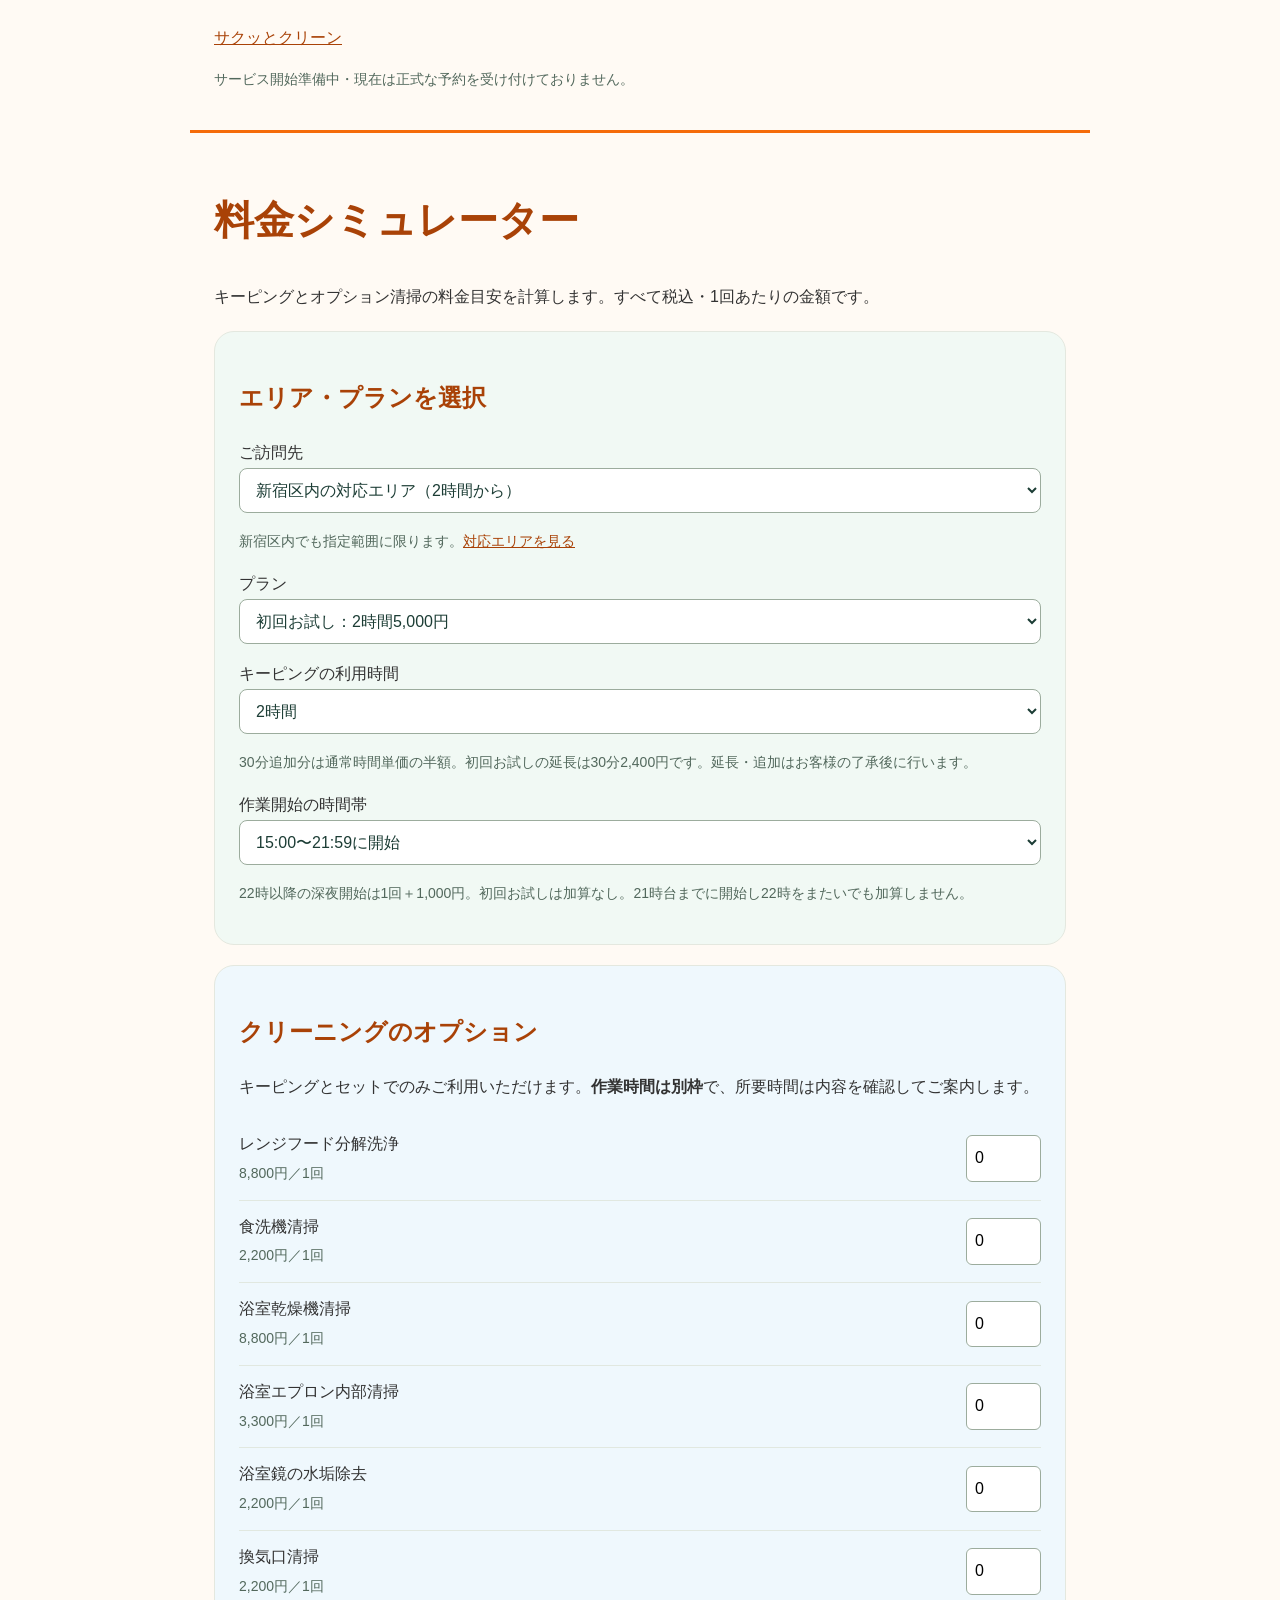
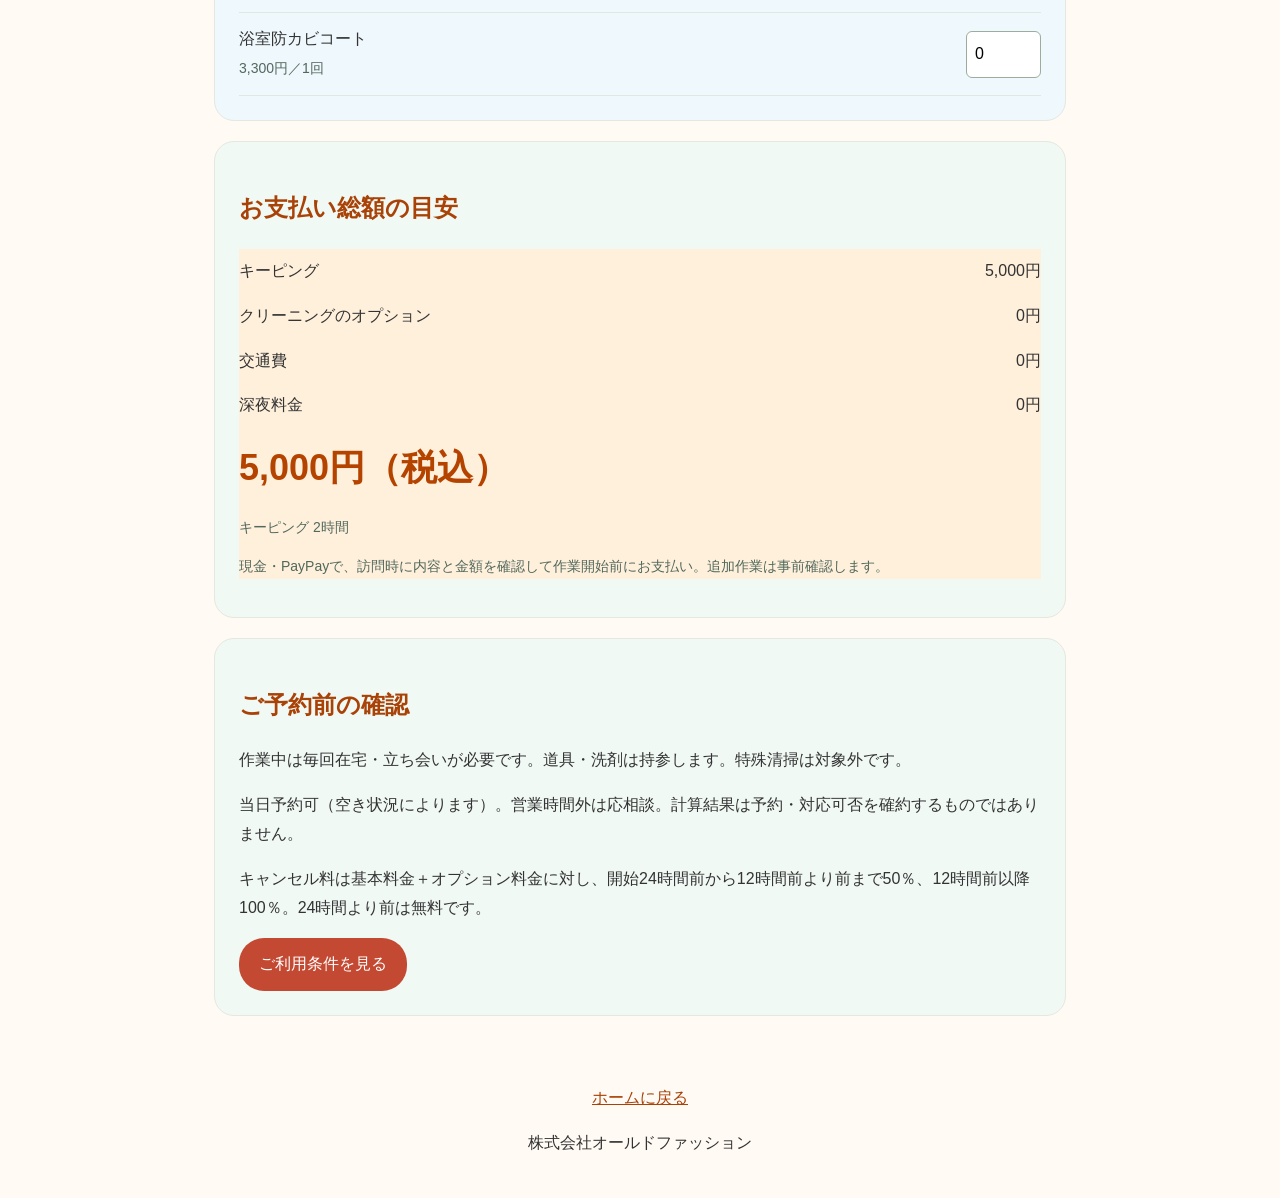
==== estimate.html @ e5c1b298 "Align estimate page with warm orange website palette" ====
<!doctype html><html lang="ja"><head><meta charset="utf-8"><meta name="viewport" content="width=device-width,initial-scale=1"><title>料金シミュレーター｜サクッとクリーン</title><style>body{margin:0;background:#f4f7f3;color:#1c3d35;font:16px/1.8 sans-serif}*{box-sizing:border-box}header,main{max-width:900px;margin:auto;padding:24px}a{color:#28654e}h1{font-size:clamp(26px,5vw,40px)}.panel{background:white;padding:24px;border:1px solid #d8e2d8;border-radius:16px;margin:20px 0}label{display:block;margin:16px 0}select{display:block;width:100%;font:inherit;padding:12px;border:1px solid #9cac9d;border-radius:8px;background:white;color:#1c3d35}input[type=number]{font:inherit;width:75px;padding:8px;border:1px solid #9cac9d;border-radius:6px}.option{display:flex;align-items:center;justify-content:space-between;gap:12px;border-bottom:1px solid #e1e8e0;padding:12px 0}.option label{margin:0}.small{font-size:14px;color:#52685c}.total{font-size:36px;font-weight:bold;margin:8px 0}dl{margin:0}dl div{display:flex;justify-content:space-between;gap:12px;padding:8px 0}dd{margin:0}.warning{color:#8b3d1c}footer{padding:24px;text-align:center}a.button{display:inline-block;background:#397d67;color:white;padding:12px 20px;border-radius:8px;text-decoration:none}@media(max-width:500px){main,header{padding:16px}.panel{padding:18px}}body{background:#fffaf7}.panel{border-radius:20px;border-color:#e4e8df}.panel:nth-of-type(1){background:#f1f9f4}.total{color:#a83c28}a.button{background:#c44932;border-radius:25px}header{border-bottom:1px solid #eee}#calculator>.panel:nth-child(2){background:#eff8fd}select:focus,input:focus{outline:3px solid #ebad83;outline-offset:2px}body{color:#333!important;background:#fffaf4!important}h1,h2{color:#a94207!important}a{color:#a94207}header{border-bottom:3px solid #f56b09!important}button,.btn{background:#c84b00!important}#result{border-color:#f0ba88!important;background:#fff0dc!important}#total{color:#b54300!important}</style></head><body><header><a href="index.html">サクッとクリーン</a><p class="small">サービス開始準備中・現在は正式な予約を受け付けておりません。</p></header><main><h1>料金シミュレーター</h1><p>キーピングとオプション清掃の料金目安を計算します。すべて税込・1回あたりの金額です。</p><form id="calculator"><div class="panel"><h2>エリア・プランを選択</h2><label for="area">ご訪問先<select id="area"><option value="other">新宿区内の対応エリア（2時間から）</option><option value="center">歌舞伎町周辺（1時間対象か住所確認が必要）</option><option value="outside">新宿区外</option><option value="unknown">対応範囲が分からない</option></select></label><p class="small">新宿区内でも指定範囲に限ります。<a href="index.html#area">対応エリアを見る</a></p><label for="plan">プラン<select id="plan"><option value="trial">初回お試し：2時間5,000円</option><option value="single">単発：1時間4,800円</option><option value="monthly">定期・月2回：1時間4,620円</option><option value="weekly">定期・週1回以上：1時間4,290円</option></select></label><label for="hours">キーピングの利用時間<select id="hours"></select></label><p class="small">30分追加分は通常時間単価の半額。初回お試しの延長は30分2,400円です。延長・追加はお客様の了承後に行います。</p><label for="start">作業開始の時間帯<select id="start"><option value="day">15:00〜21:59に開始</option><option value="night">22:00〜翌2:59に開始</option><option value="consult">営業時間外に開始（応相談）</option></select></label><p class="small">22時以降の深夜開始は1回＋1,000円。初回お試しは加算なし。21時台までに開始し22時をまたいでも加算しません。</p></div><div class="panel"><h2>クリーニングのオプション</h2><p>キーピングとセットでのみご利用いただけます。<strong>作業時間は別枠</strong>で、所要時間は内容を確認してご案内します。</p><div class="option"><label for="opt0">レンジフード分解洗浄<br><span class="small">8,800円／1回</span></label><input id="opt0" class="opt" type="number" min="0" max="10" step="1" value="0" data-price="8800" aria-label="レンジフード分解洗浄の数量"></div><div class="option"><label for="opt1">食洗機清掃<br><span class="small">2,200円／1回</span></label><input id="opt1" class="opt" type="number" min="0" max="10" step="1" value="0" data-price="2200" aria-label="食洗機清掃の数量"></div><div class="option"><label for="opt2">浴室乾燥機清掃<br><span class="small">8,800円／1回</span></label><input id="opt2" class="opt" type="number" min="0" max="10" step="1" value="0" data-price="8800" aria-label="浴室乾燥機清掃の数量"></div><div class="option"><label for="opt3">浴室エプロン内部清掃<br><span class="small">3,300円／1回</span></label><input id="opt3" class="opt" type="number" min="0" max="10" step="1" value="0" data-price="3300" aria-label="浴室エプロン内部清掃の数量"></div><div class="option"><label for="opt4">浴室鏡の水垢除去<br><span class="small">2,200円／1回</span></label><input id="opt4" class="opt" type="number" min="0" max="10" step="1" value="0" data-price="2200" aria-label="浴室鏡の水垢除去の数量"></div><div class="option"><label for="opt5">換気口清掃<br><span class="small">2,200円／1回</span></label><input id="opt5" class="opt" type="number" min="0" max="10" step="1" value="0" data-price="2200" aria-label="換気口清掃の数量"></div><div class="option"><label for="opt6">浴室防カビコート<br><span class="small">3,300円／1回</span></label><input id="opt6" class="opt" type="number" min="0" max="10" step="1" value="0" data-price="3300" aria-label="浴室防カビコートの数量"></div></div></form><section class="panel" aria-live="polite" aria-atomic="true"><h2>お支払い総額の目安</h2><p id="message"></p><div id="result"><dl id="breakdown"></dl><p class="total" id="total"></p><p class="small" id="duration"></p><p class="small">現金・PayPayで、訪問時に内容と金額を確認して作業開始前にお支払い。追加作業は事前確認します。</p></div></section><div class="panel"><h2>ご予約前の確認</h2><p>作業中は毎回在宅・立ち会いが必要です。道具・洗剤は持参します。特殊清掃は対象外です。</p><p>当日予約可（空き状況によります）。営業時間外は応相談。計算結果は予約・対応可否を確約するものではありません。</p><p>キャンセル料は基本料金＋オプション料金に対し、開始24時間前から12時間前より前まで50％、12時間前以降100％。24時間より前は無料です。</p><a class="button" href="index.html#terms">ご利用条件を見る</a></div><noscript>料金計算にはJavaScriptを有効にしてください。料金表はトップページで確認できます。</noscript></main><footer><a href="index.html">ホームに戻る</a><p>株式会社オールドファッション</p></footer><script>function quote(plan,hours,night,options){const rates={trial:4800,single:4800,monthly:4620,weekly:4290};const base=plan==='trial'?5000+Math.max(0,hours-2)*4800:hours*rates[plan];const travel=plan==='single'?1100:0;const late=night&&plan!=='trial'?1000:0;return {base,travel,late,options,total:base+travel+late+options};}
const el=id=>document.getElementById(id),money=n=>n.toLocaleString('ja-JP')+'円';
function setHours(){const old=Number(el('hours').value)||2;const min=el('plan').value==='trial'?2:el('area').value==='center'?1:2;el('hours').innerHTML='';for(let h=min;h<=6;h+=.5){const o=document.createElement('option');o.value=h;o.textContent=h+'時間';el('hours').append(o)}el('hours').value=Math.max(min,old)}
function render(){const area=el('area').value,start=el('start').value;let message='';if(area==='outside')message='新宿区外は対応しておりません。';else if(area==='unknown')message='町名・丁目・番地で対応範囲をご確認ください。';else if(start==='consult')message='営業時間外は応相談です。開始時間と料金を個別に確認してご案内します。';const inputs=[...document.querySelectorAll('.opt')];if(inputs.some(i=>!i.validity.valid||i.value===''))message='オプション数量は0〜10の整数で入力してください。';el('message').textContent=message;el('result').hidden=Boolean(message);if(message)return;const hours=Number(el('hours').value);const options=inputs.reduce((n,i)=>n+Number(i.value)*Number(i.dataset.price),0);const r=quote(el('plan').value,hours,start==='night',options);el('breakdown').innerHTML=[['キーピング',r.base],['クリーニングのオプション',r.options],['交通費',r.travel],['深夜料金',r.late]].map(([k,v])=>'<div><dt>'+k+'</dt><dd>'+money(v)+'</dd></div>').join('');el('total').textContent=money(r.total)+'（税込）';el('duration').textContent='キーピング '+hours+'時間'+(options?' ＋ オプション作業（別枠・所要時間は確認後にご案内）':'')+(area==='center'?'。1時間プランの対象住所は予約前に確認します。':'');}
el('plan').addEventListener('change',()=>{setHours();render()});el('area').addEventListener('change',()=>{setHours();render()});el('calculator').addEventListener('input',render);el('calculator').addEventListener('change',render);el('calculator').addEventListener('submit',e=>e.preventDefault());setHours();render();
</script></body></html>
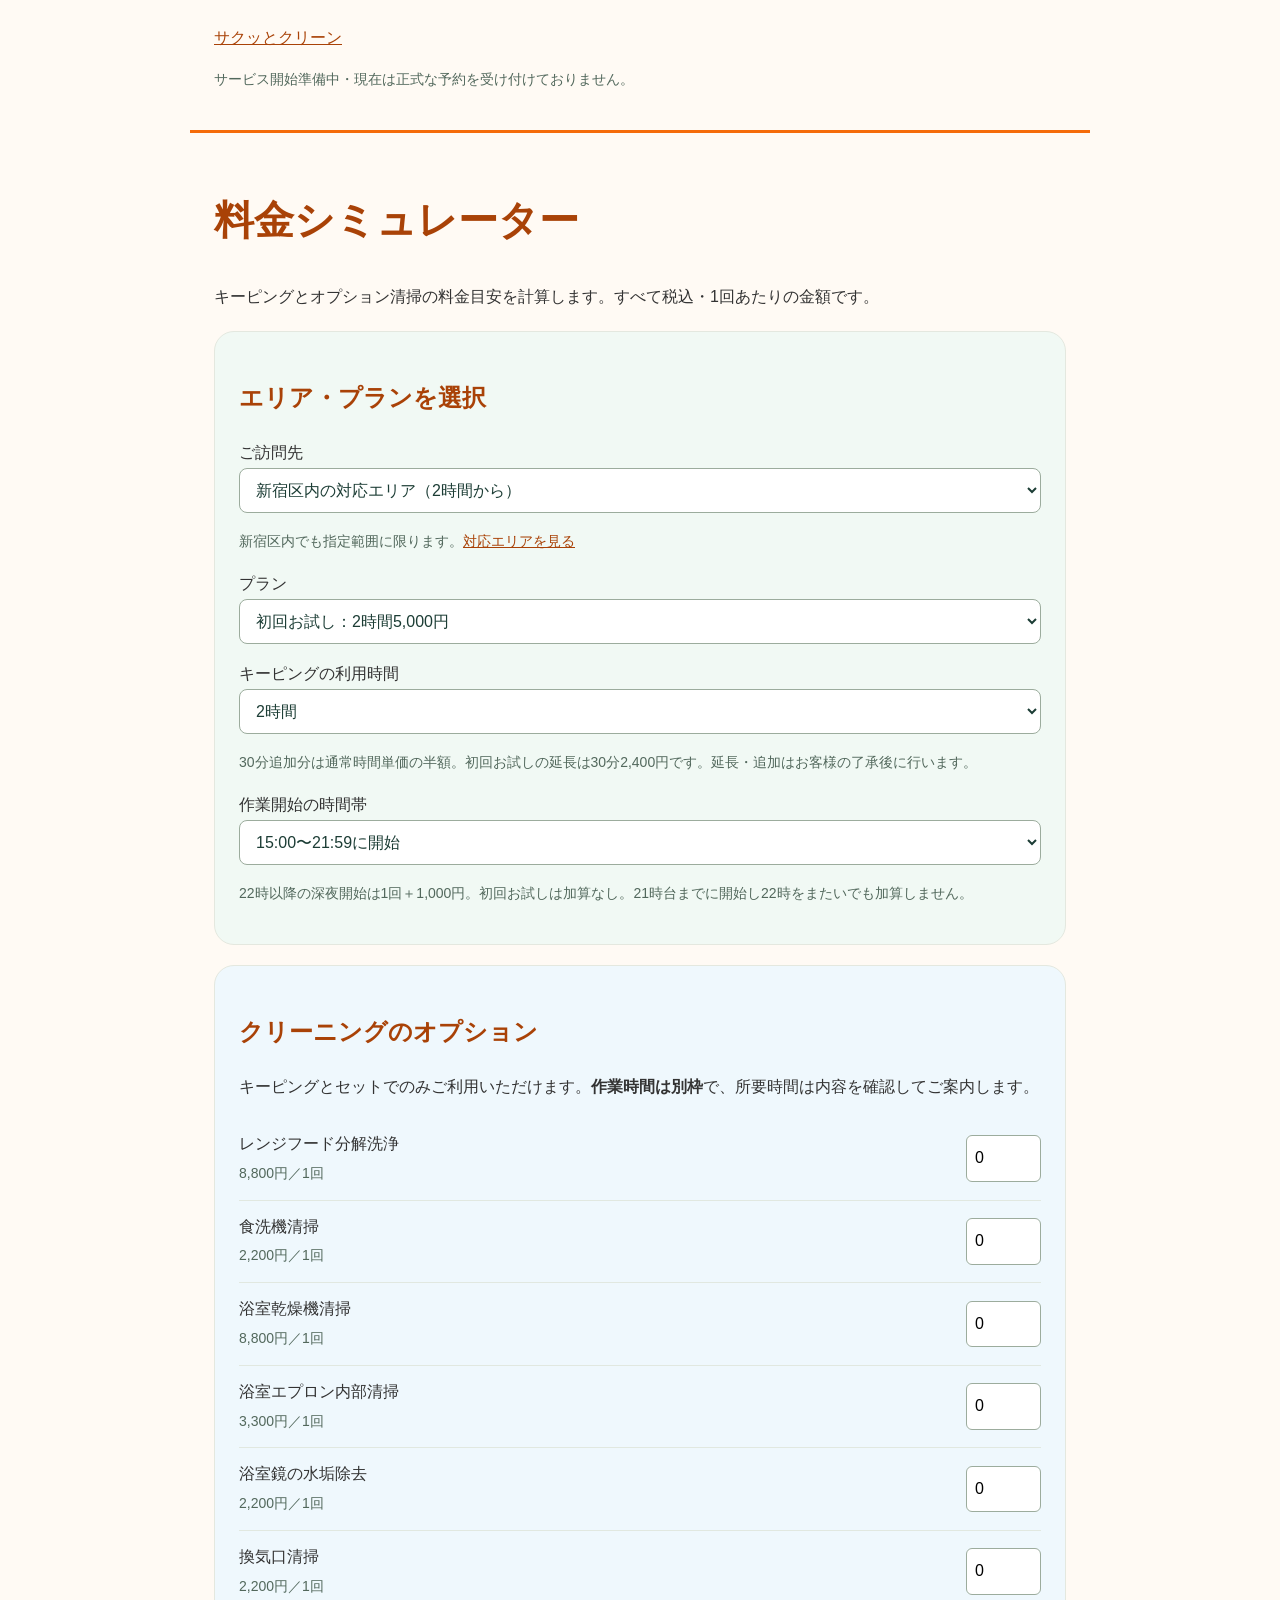
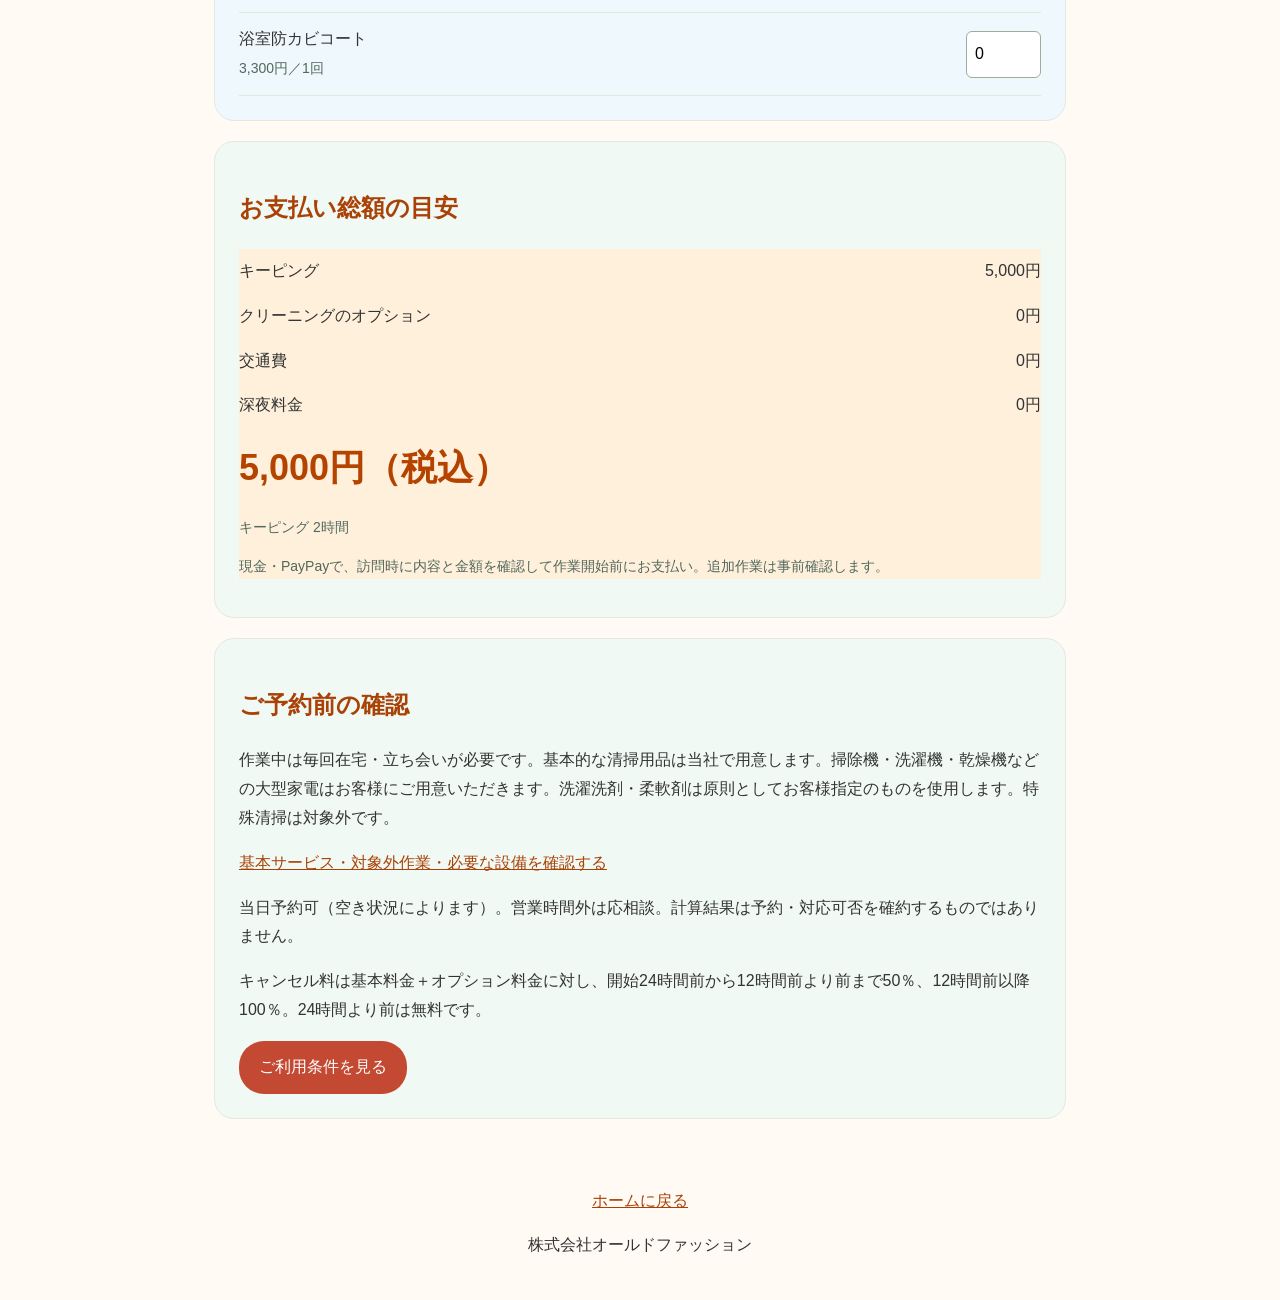
==== commit dffbbe5c: "Align estimator equipment guidance with service scope" ====
--- a/estimate.html
+++ b/estimate.html
@@ -1,4 +1,4 @@
-<!doctype html><html lang="ja"><head><meta charset="utf-8"><meta name="viewport" content="width=device-width,initial-scale=1"><title>料金シミュレーター｜サクッとクリーン</title><style>body{margin:0;background:#f4f7f3;color:#1c3d35;font:16px/1.8 sans-serif}*{box-sizing:border-box}header,main{max-width:900px;margin:auto;padding:24px}a{color:#28654e}h1{font-size:clamp(26px,5vw,40px)}.panel{background:white;padding:24px;border:1px solid #d8e2d8;border-radius:16px;margin:20px 0}label{display:block;margin:16px 0}select{display:block;width:100%;font:inherit;padding:12px;border:1px solid #9cac9d;border-radius:8px;background:white;color:#1c3d35}input[type=number]{font:inherit;width:75px;padding:8px;border:1px solid #9cac9d;border-radius:6px}.option{display:flex;align-items:center;justify-content:space-between;gap:12px;border-bottom:1px solid #e1e8e0;padding:12px 0}.option label{margin:0}.small{font-size:14px;color:#52685c}.total{font-size:36px;font-weight:bold;margin:8px 0}dl{margin:0}dl div{display:flex;justify-content:space-between;gap:12px;padding:8px 0}dd{margin:0}.warning{color:#8b3d1c}footer{padding:24px;text-align:center}a.button{display:inline-block;background:#397d67;color:white;padding:12px 20px;border-radius:8px;text-decoration:none}@media(max-width:500px){main,header{padding:16px}.panel{padding:18px}}body{background:#fffaf7}.panel{border-radius:20px;border-color:#e4e8df}.panel:nth-of-type(1){background:#f1f9f4}.total{color:#a83c28}a.button{background:#c44932;border-radius:25px}header{border-bottom:1px solid #eee}#calculator>.panel:nth-child(2){background:#eff8fd}select:focus,input:focus{outline:3px solid #ebad83;outline-offset:2px}body{color:#333!important;background:#fffaf4!important}h1,h2{color:#a94207!important}a{color:#a94207}header{border-bottom:3px solid #f56b09!important}button,.btn{background:#c84b00!important}#result{border-color:#f0ba88!important;background:#fff0dc!important}#total{color:#b54300!important}</style></head><body><header><a href="index.html">サクッとクリーン</a><p class="small">サービス開始準備中・現在は正式な予約を受け付けておりません。</p></header><main><h1>料金シミュレーター</h1><p>キーピングとオプション清掃の料金目安を計算します。すべて税込・1回あたりの金額です。</p><form id="calculator"><div class="panel"><h2>エリア・プランを選択</h2><label for="area">ご訪問先<select id="area"><option value="other">新宿区内の対応エリア（2時間から）</option><option value="center">歌舞伎町周辺（1時間対象か住所確認が必要）</option><option value="outside">新宿区外</option><option value="unknown">対応範囲が分からない</option></select></label><p class="small">新宿区内でも指定範囲に限ります。<a href="index.html#area">対応エリアを見る</a></p><label for="plan">プラン<select id="plan"><option value="trial">初回お試し：2時間5,000円</option><option value="single">単発：1時間4,800円</option><option value="monthly">定期・月2回：1時間4,620円</option><option value="weekly">定期・週1回以上：1時間4,290円</option></select></label><label for="hours">キーピングの利用時間<select id="hours"></select></label><p class="small">30分追加分は通常時間単価の半額。初回お試しの延長は30分2,400円です。延長・追加はお客様の了承後に行います。</p><label for="start">作業開始の時間帯<select id="start"><option value="day">15:00〜21:59に開始</option><option value="night">22:00〜翌2:59に開始</option><option value="consult">営業時間外に開始（応相談）</option></select></label><p class="small">22時以降の深夜開始は1回＋1,000円。初回お試しは加算なし。21時台までに開始し22時をまたいでも加算しません。</p></div><div class="panel"><h2>クリーニングのオプション</h2><p>キーピングとセットでのみご利用いただけます。<strong>作業時間は別枠</strong>で、所要時間は内容を確認してご案内します。</p><div class="option"><label for="opt0">レンジフード分解洗浄<br><span class="small">8,800円／1回</span></label><input id="opt0" class="opt" type="number" min="0" max="10" step="1" value="0" data-price="8800" aria-label="レンジフード分解洗浄の数量"></div><div class="option"><label for="opt1">食洗機清掃<br><span class="small">2,200円／1回</span></label><input id="opt1" class="opt" type="number" min="0" max="10" step="1" value="0" data-price="2200" aria-label="食洗機清掃の数量"></div><div class="option"><label for="opt2">浴室乾燥機清掃<br><span class="small">8,800円／1回</span></label><input id="opt2" class="opt" type="number" min="0" max="10" step="1" value="0" data-price="8800" aria-label="浴室乾燥機清掃の数量"></div><div class="option"><label for="opt3">浴室エプロン内部清掃<br><span class="small">3,300円／1回</span></label><input id="opt3" class="opt" type="number" min="0" max="10" step="1" value="0" data-price="3300" aria-label="浴室エプロン内部清掃の数量"></div><div class="option"><label for="opt4">浴室鏡の水垢除去<br><span class="small">2,200円／1回</span></label><input id="opt4" class="opt" type="number" min="0" max="10" step="1" value="0" data-price="2200" aria-label="浴室鏡の水垢除去の数量"></div><div class="option"><label for="opt5">換気口清掃<br><span class="small">2,200円／1回</span></label><input id="opt5" class="opt" type="number" min="0" max="10" step="1" value="0" data-price="2200" aria-label="換気口清掃の数量"></div><div class="option"><label for="opt6">浴室防カビコート<br><span class="small">3,300円／1回</span></label><input id="opt6" class="opt" type="number" min="0" max="10" step="1" value="0" data-price="3300" aria-label="浴室防カビコートの数量"></div></div></form><section class="panel" aria-live="polite" aria-atomic="true"><h2>お支払い総額の目安</h2><p id="message"></p><div id="result"><dl id="breakdown"></dl><p class="total" id="total"></p><p class="small" id="duration"></p><p class="small">現金・PayPayで、訪問時に内容と金額を確認して作業開始前にお支払い。追加作業は事前確認します。</p></div></section><div class="panel"><h2>ご予約前の確認</h2><p>作業中は毎回在宅・立ち会いが必要です。道具・洗剤は持参します。特殊清掃は対象外です。</p><p>当日予約可（空き状況によります）。営業時間外は応相談。計算結果は予約・対応可否を確約するものではありません。</p><p>キャンセル料は基本料金＋オプション料金に対し、開始24時間前から12時間前より前まで50％、12時間前以降100％。24時間より前は無料です。</p><a class="button" href="index.html#terms">ご利用条件を見る</a></div><noscript>料金計算にはJavaScriptを有効にしてください。料金表はトップページで確認できます。</noscript></main><footer><a href="index.html">ホームに戻る</a><p>株式会社オールドファッション</p></footer><script>function quote(plan,hours,night,options){const rates={trial:4800,single:4800,monthly:4620,weekly:4290};const base=plan==='trial'?5000+Math.max(0,hours-2)*4800:hours*rates[plan];const travel=plan==='single'?1100:0;const late=night&&plan!=='trial'?1000:0;return {base,travel,late,options,total:base+travel+late+options};}
+<!doctype html><html lang="ja"><head><meta charset="utf-8"><meta name="viewport" content="width=device-width,initial-scale=1"><title>料金シミュレーター｜サクッとクリーン</title><style>body{margin:0;background:#f4f7f3;color:#1c3d35;font:16px/1.8 sans-serif}*{box-sizing:border-box}header,main{max-width:900px;margin:auto;padding:24px}a{color:#28654e}h1{font-size:clamp(26px,5vw,40px)}.panel{background:white;padding:24px;border:1px solid #d8e2d8;border-radius:16px;margin:20px 0}label{display:block;margin:16px 0}select{display:block;width:100%;font:inherit;padding:12px;border:1px solid #9cac9d;border-radius:8px;background:white;color:#1c3d35}input[type=number]{font:inherit;width:75px;padding:8px;border:1px solid #9cac9d;border-radius:6px}.option{display:flex;align-items:center;justify-content:space-between;gap:12px;border-bottom:1px solid #e1e8e0;padding:12px 0}.option label{margin:0}.small{font-size:14px;color:#52685c}.total{font-size:36px;font-weight:bold;margin:8px 0}dl{margin:0}dl div{display:flex;justify-content:space-between;gap:12px;padding:8px 0}dd{margin:0}.warning{color:#8b3d1c}footer{padding:24px;text-align:center}a.button{display:inline-block;background:#397d67;color:white;padding:12px 20px;border-radius:8px;text-decoration:none}@media(max-width:500px){main,header{padding:16px}.panel{padding:18px}}body{background:#fffaf7}.panel{border-radius:20px;border-color:#e4e8df}.panel:nth-of-type(1){background:#f1f9f4}.total{color:#a83c28}a.button{background:#c44932;border-radius:25px}header{border-bottom:1px solid #eee}#calculator>.panel:nth-child(2){background:#eff8fd}select:focus,input:focus{outline:3px solid #ebad83;outline-offset:2px}body{color:#333!important;background:#fffaf4!important}h1,h2{color:#a94207!important}a{color:#a94207}header{border-bottom:3px solid #f56b09!important}button,.btn{background:#c84b00!important}#result{border-color:#f0ba88!important;background:#fff0dc!important}#total{color:#b54300!important}</style></head><body><header><a href="index.html">サクッとクリーン</a><p class="small">サービス開始準備中・現在は正式な予約を受け付けておりません。</p></header><main><h1>料金シミュレーター</h1><p>キーピングとオプション清掃の料金目安を計算します。すべて税込・1回あたりの金額です。</p><form id="calculator"><div class="panel"><h2>エリア・プランを選択</h2><label for="area">ご訪問先<select id="area"><option value="other">新宿区内の対応エリア（2時間から）</option><option value="center">歌舞伎町周辺（1時間対象か住所確認が必要）</option><option value="outside">新宿区外</option><option value="unknown">対応範囲が分からない</option></select></label><p class="small">新宿区内でも指定範囲に限ります。<a href="index.html#area">対応エリアを見る</a></p><label for="plan">プラン<select id="plan"><option value="trial">初回お試し：2時間5,000円</option><option value="single">単発：1時間4,800円</option><option value="monthly">定期・月2回：1時間4,620円</option><option value="weekly">定期・週1回以上：1時間4,290円</option></select></label><label for="hours">キーピングの利用時間<select id="hours"></select></label><p class="small">30分追加分は通常時間単価の半額。初回お試しの延長は30分2,400円です。延長・追加はお客様の了承後に行います。</p><label for="start">作業開始の時間帯<select id="start"><option value="day">15:00〜21:59に開始</option><option value="night">22:00〜翌2:59に開始</option><option value="consult">営業時間外に開始（応相談）</option></select></label><p class="small">22時以降の深夜開始は1回＋1,000円。初回お試しは加算なし。21時台までに開始し22時をまたいでも加算しません。</p></div><div class="panel"><h2>クリーニングのオプション</h2><p>キーピングとセットでのみご利用いただけます。<strong>作業時間は別枠</strong>で、所要時間は内容を確認してご案内します。</p><div class="option"><label for="opt0">レンジフード分解洗浄<br><span class="small">8,800円／1回</span></label><input id="opt0" class="opt" type="number" min="0" max="10" step="1" value="0" data-price="8800" aria-label="レンジフード分解洗浄の数量"></div><div class="option"><label for="opt1">食洗機清掃<br><span class="small">2,200円／1回</span></label><input id="opt1" class="opt" type="number" min="0" max="10" step="1" value="0" data-price="2200" aria-label="食洗機清掃の数量"></div><div class="option"><label for="opt2">浴室乾燥機清掃<br><span class="small">8,800円／1回</span></label><input id="opt2" class="opt" type="number" min="0" max="10" step="1" value="0" data-price="8800" aria-label="浴室乾燥機清掃の数量"></div><div class="option"><label for="opt3">浴室エプロン内部清掃<br><span class="small">3,300円／1回</span></label><input id="opt3" class="opt" type="number" min="0" max="10" step="1" value="0" data-price="3300" aria-label="浴室エプロン内部清掃の数量"></div><div class="option"><label for="opt4">浴室鏡の水垢除去<br><span class="small">2,200円／1回</span></label><input id="opt4" class="opt" type="number" min="0" max="10" step="1" value="0" data-price="2200" aria-label="浴室鏡の水垢除去の数量"></div><div class="option"><label for="opt5">換気口清掃<br><span class="small">2,200円／1回</span></label><input id="opt5" class="opt" type="number" min="0" max="10" step="1" value="0" data-price="2200" aria-label="換気口清掃の数量"></div><div class="option"><label for="opt6">浴室防カビコート<br><span class="small">3,300円／1回</span></label><input id="opt6" class="opt" type="number" min="0" max="10" step="1" value="0" data-price="3300" aria-label="浴室防カビコートの数量"></div></div></form><section class="panel" aria-live="polite" aria-atomic="true"><h2>お支払い総額の目安</h2><p id="message"></p><div id="result"><dl id="breakdown"></dl><p class="total" id="total"></p><p class="small" id="duration"></p><p class="small">現金・PayPayで、訪問時に内容と金額を確認して作業開始前にお支払い。追加作業は事前確認します。</p></div></section><div class="panel"><h2>ご予約前の確認</h2><p>作業中は毎回在宅・立ち会いが必要です。基本的な清掃用品は当社で用意します。掃除機・洗濯機・乾燥機などの大型家電はお客様にご用意いただきます。洗濯洗剤・柔軟剤は原則としてお客様指定のものを使用します。特殊清掃は対象外です。</p><p><a href="index.html#service-scope">基本サービス・対象外作業・必要な設備を確認する</a></p><p>当日予約可（空き状況によります）。営業時間外は応相談。計算結果は予約・対応可否を確約するものではありません。</p><p>キャンセル料は基本料金＋オプション料金に対し、開始24時間前から12時間前より前まで50％、12時間前以降100％。24時間より前は無料です。</p><a class="button" href="index.html#terms">ご利用条件を見る</a></div><noscript>料金計算にはJavaScriptを有効にしてください。料金表はトップページで確認できます。</noscript></main><footer><a href="index.html">ホームに戻る</a><p>株式会社オールドファッション</p></footer><script>function quote(plan,hours,night,options){const rates={trial:4800,single:4800,monthly:4620,weekly:4290};const base=plan==='trial'?5000+Math.max(0,hours-2)*4800:hours*rates[plan];const travel=plan==='single'?1100:0;const late=night&&plan!=='trial'?1000:0;return {base,travel,late,options,total:base+travel+late+options};}
 const el=id=>document.getElementById(id),money=n=>n.toLocaleString('ja-JP')+'円';
 function setHours(){const old=Number(el('hours').value)||2;const min=el('plan').value==='trial'?2:el('area').value==='center'?1:2;el('hours').innerHTML='';for(let h=min;h<=6;h+=.5){const o=document.createElement('option');o.value=h;o.textContent=h+'時間';el('hours').append(o)}el('hours').value=Math.max(min,old)}
 function render(){const area=el('area').value,start=el('start').value;let message='';if(area==='outside')message='新宿区外は対応しておりません。';else if(area==='unknown')message='町名・丁目・番地で対応範囲をご確認ください。';else if(start==='consult')message='営業時間外は応相談です。開始時間と料金を個別に確認してご案内します。';const inputs=[...document.querySelectorAll('.opt')];if(inputs.some(i=>!i.validity.valid||i.value===''))message='オプション数量は0〜10の整数で入力してください。';el('message').textContent=message;el('result').hidden=Boolean(message);if(message)return;const hours=Number(el('hours').value);const options=inputs.reduce((n,i)=>n+Number(i.value)*Number(i.dataset.price),0);const r=quote(el('plan').value,hours,start==='night',options);el('breakdown').innerHTML=[['キーピング',r.base],['クリーニングのオプション',r.options],['交通費',r.travel],['深夜料金',r.late]].map(([k,v])=>'<div><dt>'+k+'</dt><dd>'+money(v)+'</dd></div>').join('');el('total').textContent=money(r.total)+'（税込）';el('duration').textContent='キーピング '+hours+'時間'+(options?' ＋ オプション作業（別枠・所要時間は確認後にご案内）':'')+(area==='center'?'。1時間プランの対象住所は予約前に確認します。':'');}
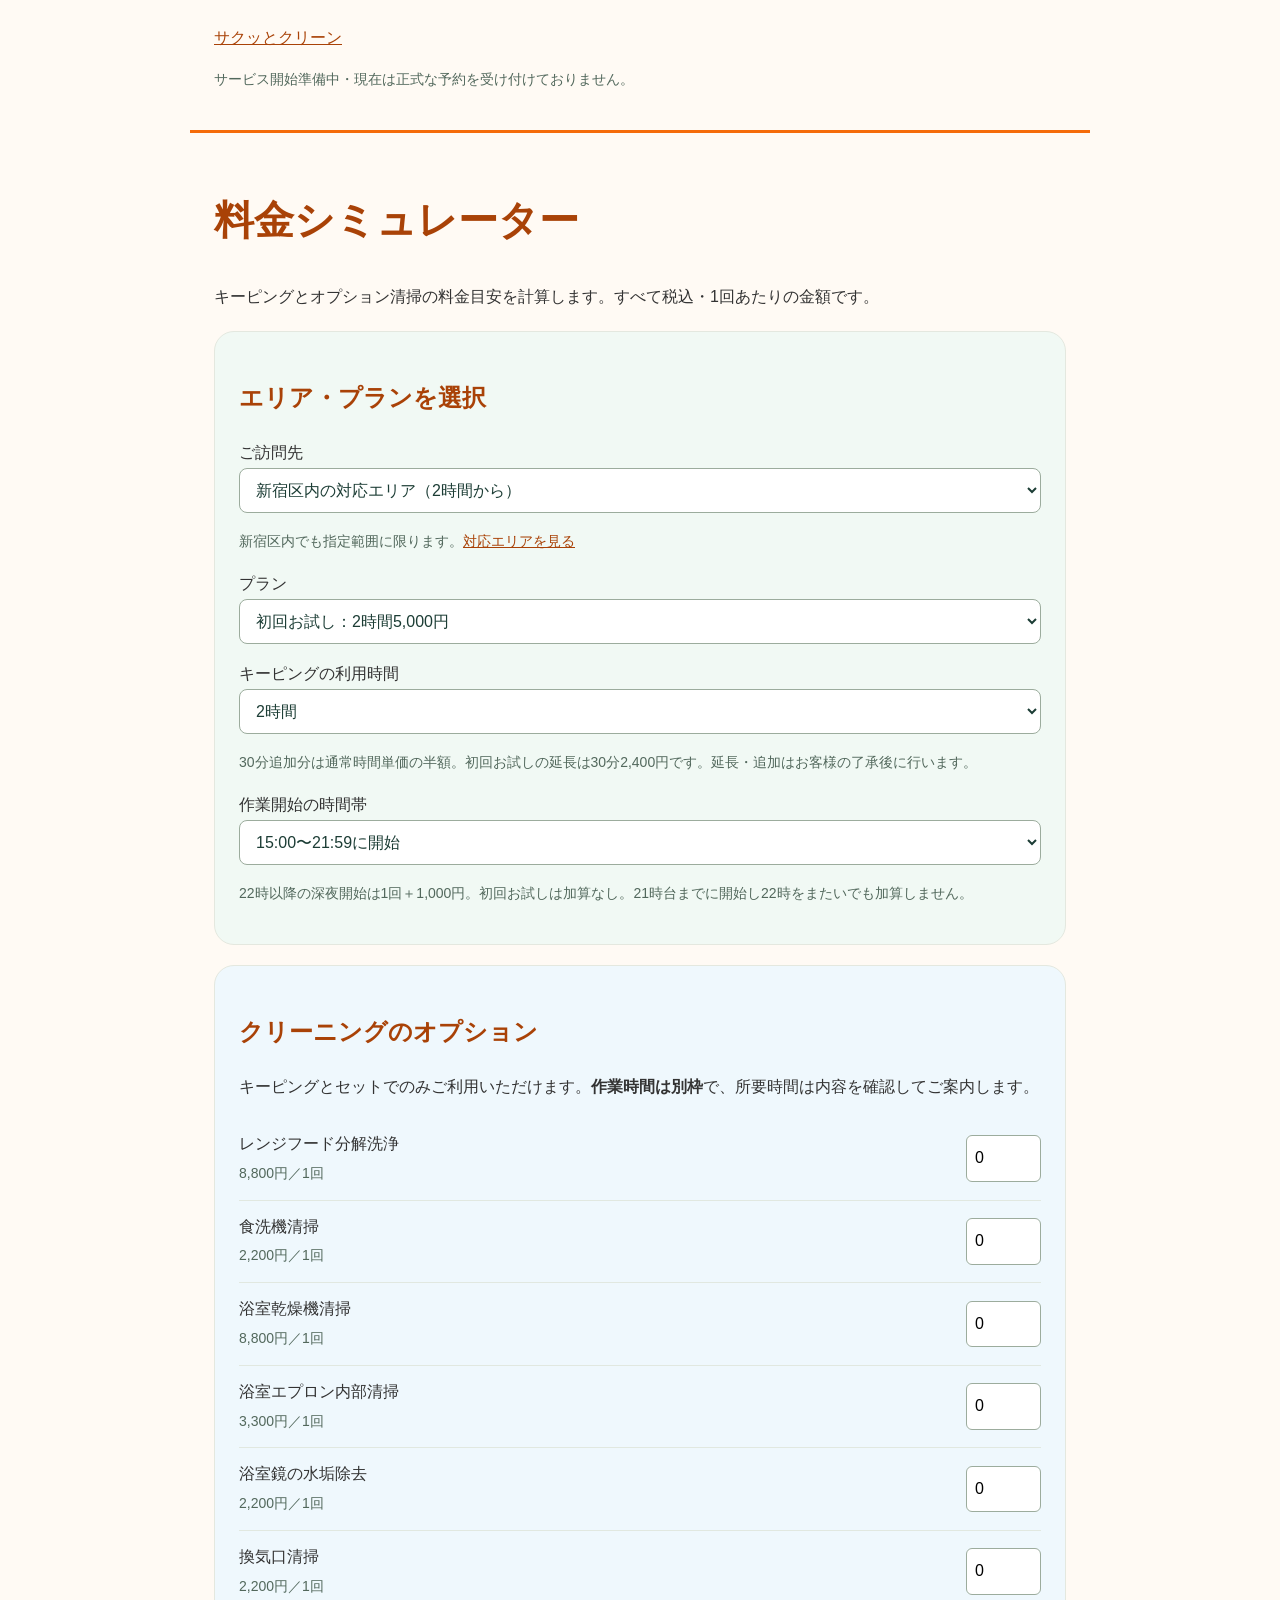
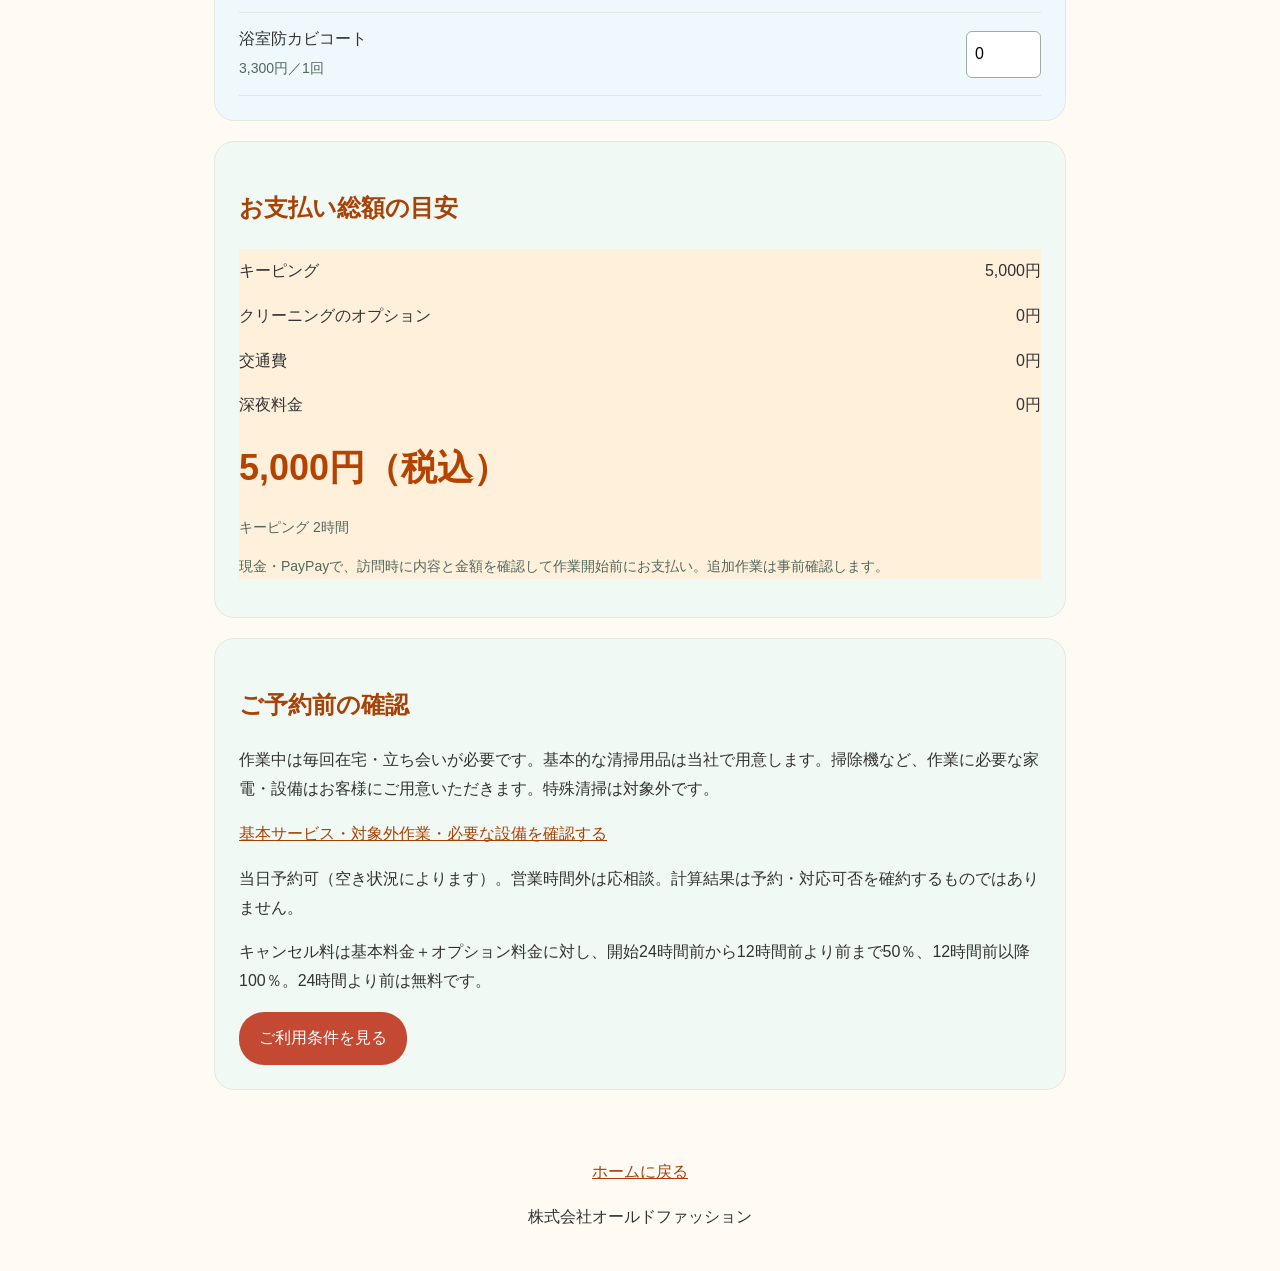
==== commit 5628ede1: "Remove laundry, dishwashing, tidying and bedmaking from service scope" ====
--- a/estimate.html
+++ b/estimate.html
@@ -1,4 +1,4 @@
-<!doctype html><html lang="ja"><head><meta charset="utf-8"><meta name="viewport" content="width=device-width,initial-scale=1"><title>料金シミュレーター｜サクッとクリーン</title><style>body{margin:0;background:#f4f7f3;color:#1c3d35;font:16px/1.8 sans-serif}*{box-sizing:border-box}header,main{max-width:900px;margin:auto;padding:24px}a{color:#28654e}h1{font-size:clamp(26px,5vw,40px)}.panel{background:white;padding:24px;border:1px solid #d8e2d8;border-radius:16px;margin:20px 0}label{display:block;margin:16px 0}select{display:block;width:100%;font:inherit;padding:12px;border:1px solid #9cac9d;border-radius:8px;background:white;color:#1c3d35}input[type=number]{font:inherit;width:75px;padding:8px;border:1px solid #9cac9d;border-radius:6px}.option{display:flex;align-items:center;justify-content:space-between;gap:12px;border-bottom:1px solid #e1e8e0;padding:12px 0}.option label{margin:0}.small{font-size:14px;color:#52685c}.total{font-size:36px;font-weight:bold;margin:8px 0}dl{margin:0}dl div{display:flex;justify-content:space-between;gap:12px;padding:8px 0}dd{margin:0}.warning{color:#8b3d1c}footer{padding:24px;text-align:center}a.button{display:inline-block;background:#397d67;color:white;padding:12px 20px;border-radius:8px;text-decoration:none}@media(max-width:500px){main,header{padding:16px}.panel{padding:18px}}body{background:#fffaf7}.panel{border-radius:20px;border-color:#e4e8df}.panel:nth-of-type(1){background:#f1f9f4}.total{color:#a83c28}a.button{background:#c44932;border-radius:25px}header{border-bottom:1px solid #eee}#calculator>.panel:nth-child(2){background:#eff8fd}select:focus,input:focus{outline:3px solid #ebad83;outline-offset:2px}body{color:#333!important;background:#fffaf4!important}h1,h2{color:#a94207!important}a{color:#a94207}header{border-bottom:3px solid #f56b09!important}button,.btn{background:#c84b00!important}#result{border-color:#f0ba88!important;background:#fff0dc!important}#total{color:#b54300!important}</style></head><body><header><a href="index.html">サクッとクリーン</a><p class="small">サービス開始準備中・現在は正式な予約を受け付けておりません。</p></header><main><h1>料金シミュレーター</h1><p>キーピングとオプション清掃の料金目安を計算します。すべて税込・1回あたりの金額です。</p><form id="calculator"><div class="panel"><h2>エリア・プランを選択</h2><label for="area">ご訪問先<select id="area"><option value="other">新宿区内の対応エリア（2時間から）</option><option value="center">歌舞伎町周辺（1時間対象か住所確認が必要）</option><option value="outside">新宿区外</option><option value="unknown">対応範囲が分からない</option></select></label><p class="small">新宿区内でも指定範囲に限ります。<a href="index.html#area">対応エリアを見る</a></p><label for="plan">プラン<select id="plan"><option value="trial">初回お試し：2時間5,000円</option><option value="single">単発：1時間4,800円</option><option value="monthly">定期・月2回：1時間4,620円</option><option value="weekly">定期・週1回以上：1時間4,290円</option></select></label><label for="hours">キーピングの利用時間<select id="hours"></select></label><p class="small">30分追加分は通常時間単価の半額。初回お試しの延長は30分2,400円です。延長・追加はお客様の了承後に行います。</p><label for="start">作業開始の時間帯<select id="start"><option value="day">15:00〜21:59に開始</option><option value="night">22:00〜翌2:59に開始</option><option value="consult">営業時間外に開始（応相談）</option></select></label><p class="small">22時以降の深夜開始は1回＋1,000円。初回お試しは加算なし。21時台までに開始し22時をまたいでも加算しません。</p></div><div class="panel"><h2>クリーニングのオプション</h2><p>キーピングとセットでのみご利用いただけます。<strong>作業時間は別枠</strong>で、所要時間は内容を確認してご案内します。</p><div class="option"><label for="opt0">レンジフード分解洗浄<br><span class="small">8,800円／1回</span></label><input id="opt0" class="opt" type="number" min="0" max="10" step="1" value="0" data-price="8800" aria-label="レンジフード分解洗浄の数量"></div><div class="option"><label for="opt1">食洗機清掃<br><span class="small">2,200円／1回</span></label><input id="opt1" class="opt" type="number" min="0" max="10" step="1" value="0" data-price="2200" aria-label="食洗機清掃の数量"></div><div class="option"><label for="opt2">浴室乾燥機清掃<br><span class="small">8,800円／1回</span></label><input id="opt2" class="opt" type="number" min="0" max="10" step="1" value="0" data-price="8800" aria-label="浴室乾燥機清掃の数量"></div><div class="option"><label for="opt3">浴室エプロン内部清掃<br><span class="small">3,300円／1回</span></label><input id="opt3" class="opt" type="number" min="0" max="10" step="1" value="0" data-price="3300" aria-label="浴室エプロン内部清掃の数量"></div><div class="option"><label for="opt4">浴室鏡の水垢除去<br><span class="small">2,200円／1回</span></label><input id="opt4" class="opt" type="number" min="0" max="10" step="1" value="0" data-price="2200" aria-label="浴室鏡の水垢除去の数量"></div><div class="option"><label for="opt5">換気口清掃<br><span class="small">2,200円／1回</span></label><input id="opt5" class="opt" type="number" min="0" max="10" step="1" value="0" data-price="2200" aria-label="換気口清掃の数量"></div><div class="option"><label for="opt6">浴室防カビコート<br><span class="small">3,300円／1回</span></label><input id="opt6" class="opt" type="number" min="0" max="10" step="1" value="0" data-price="3300" aria-label="浴室防カビコートの数量"></div></div></form><section class="panel" aria-live="polite" aria-atomic="true"><h2>お支払い総額の目安</h2><p id="message"></p><div id="result"><dl id="breakdown"></dl><p class="total" id="total"></p><p class="small" id="duration"></p><p class="small">現金・PayPayで、訪問時に内容と金額を確認して作業開始前にお支払い。追加作業は事前確認します。</p></div></section><div class="panel"><h2>ご予約前の確認</h2><p>作業中は毎回在宅・立ち会いが必要です。基本的な清掃用品は当社で用意します。掃除機・洗濯機・乾燥機などの大型家電はお客様にご用意いただきます。洗濯洗剤・柔軟剤は原則としてお客様指定のものを使用します。特殊清掃は対象外です。</p><p><a href="index.html#service-scope">基本サービス・対象外作業・必要な設備を確認する</a></p><p>当日予約可（空き状況によります）。営業時間外は応相談。計算結果は予約・対応可否を確約するものではありません。</p><p>キャンセル料は基本料金＋オプション料金に対し、開始24時間前から12時間前より前まで50％、12時間前以降100％。24時間より前は無料です。</p><a class="button" href="index.html#terms">ご利用条件を見る</a></div><noscript>料金計算にはJavaScriptを有効にしてください。料金表はトップページで確認できます。</noscript></main><footer><a href="index.html">ホームに戻る</a><p>株式会社オールドファッション</p></footer><script>function quote(plan,hours,night,options){const rates={trial:4800,single:4800,monthly:4620,weekly:4290};const base=plan==='trial'?5000+Math.max(0,hours-2)*4800:hours*rates[plan];const travel=plan==='single'?1100:0;const late=night&&plan!=='trial'?1000:0;return {base,travel,late,options,total:base+travel+late+options};}
+<!doctype html><html lang="ja"><head><meta charset="utf-8"><meta name="viewport" content="width=device-width,initial-scale=1"><title>料金シミュレーター｜サクッとクリーン</title><style>body{margin:0;background:#f4f7f3;color:#1c3d35;font:16px/1.8 sans-serif}*{box-sizing:border-box}header,main{max-width:900px;margin:auto;padding:24px}a{color:#28654e}h1{font-size:clamp(26px,5vw,40px)}.panel{background:white;padding:24px;border:1px solid #d8e2d8;border-radius:16px;margin:20px 0}label{display:block;margin:16px 0}select{display:block;width:100%;font:inherit;padding:12px;border:1px solid #9cac9d;border-radius:8px;background:white;color:#1c3d35}input[type=number]{font:inherit;width:75px;padding:8px;border:1px solid #9cac9d;border-radius:6px}.option{display:flex;align-items:center;justify-content:space-between;gap:12px;border-bottom:1px solid #e1e8e0;padding:12px 0}.option label{margin:0}.small{font-size:14px;color:#52685c}.total{font-size:36px;font-weight:bold;margin:8px 0}dl{margin:0}dl div{display:flex;justify-content:space-between;gap:12px;padding:8px 0}dd{margin:0}.warning{color:#8b3d1c}footer{padding:24px;text-align:center}a.button{display:inline-block;background:#397d67;color:white;padding:12px 20px;border-radius:8px;text-decoration:none}@media(max-width:500px){main,header{padding:16px}.panel{padding:18px}}body{background:#fffaf7}.panel{border-radius:20px;border-color:#e4e8df}.panel:nth-of-type(1){background:#f1f9f4}.total{color:#a83c28}a.button{background:#c44932;border-radius:25px}header{border-bottom:1px solid #eee}#calculator>.panel:nth-child(2){background:#eff8fd}select:focus,input:focus{outline:3px solid #ebad83;outline-offset:2px}body{color:#333!important;background:#fffaf4!important}h1,h2{color:#a94207!important}a{color:#a94207}header{border-bottom:3px solid #f56b09!important}button,.btn{background:#c84b00!important}#result{border-color:#f0ba88!important;background:#fff0dc!important}#total{color:#b54300!important}</style></head><body><header><a href="index.html">サクッとクリーン</a><p class="small">サービス開始準備中・現在は正式な予約を受け付けておりません。</p></header><main><h1>料金シミュレーター</h1><p>キーピングとオプション清掃の料金目安を計算します。すべて税込・1回あたりの金額です。</p><form id="calculator"><div class="panel"><h2>エリア・プランを選択</h2><label for="area">ご訪問先<select id="area"><option value="other">新宿区内の対応エリア（2時間から）</option><option value="center">歌舞伎町周辺（1時間対象か住所確認が必要）</option><option value="outside">新宿区外</option><option value="unknown">対応範囲が分からない</option></select></label><p class="small">新宿区内でも指定範囲に限ります。<a href="index.html#area">対応エリアを見る</a></p><label for="plan">プラン<select id="plan"><option value="trial">初回お試し：2時間5,000円</option><option value="single">単発：1時間4,800円</option><option value="monthly">定期・月2回：1時間4,620円</option><option value="weekly">定期・週1回以上：1時間4,290円</option></select></label><label for="hours">キーピングの利用時間<select id="hours"></select></label><p class="small">30分追加分は通常時間単価の半額。初回お試しの延長は30分2,400円です。延長・追加はお客様の了承後に行います。</p><label for="start">作業開始の時間帯<select id="start"><option value="day">15:00〜21:59に開始</option><option value="night">22:00〜翌2:59に開始</option><option value="consult">営業時間外に開始（応相談）</option></select></label><p class="small">22時以降の深夜開始は1回＋1,000円。初回お試しは加算なし。21時台までに開始し22時をまたいでも加算しません。</p></div><div class="panel"><h2>クリーニングのオプション</h2><p>キーピングとセットでのみご利用いただけます。<strong>作業時間は別枠</strong>で、所要時間は内容を確認してご案内します。</p><div class="option"><label for="opt0">レンジフード分解洗浄<br><span class="small">8,800円／1回</span></label><input id="opt0" class="opt" type="number" min="0" max="10" step="1" value="0" data-price="8800" aria-label="レンジフード分解洗浄の数量"></div><div class="option"><label for="opt1">食洗機清掃<br><span class="small">2,200円／1回</span></label><input id="opt1" class="opt" type="number" min="0" max="10" step="1" value="0" data-price="2200" aria-label="食洗機清掃の数量"></div><div class="option"><label for="opt2">浴室乾燥機清掃<br><span class="small">8,800円／1回</span></label><input id="opt2" class="opt" type="number" min="0" max="10" step="1" value="0" data-price="8800" aria-label="浴室乾燥機清掃の数量"></div><div class="option"><label for="opt3">浴室エプロン内部清掃<br><span class="small">3,300円／1回</span></label><input id="opt3" class="opt" type="number" min="0" max="10" step="1" value="0" data-price="3300" aria-label="浴室エプロン内部清掃の数量"></div><div class="option"><label for="opt4">浴室鏡の水垢除去<br><span class="small">2,200円／1回</span></label><input id="opt4" class="opt" type="number" min="0" max="10" step="1" value="0" data-price="2200" aria-label="浴室鏡の水垢除去の数量"></div><div class="option"><label for="opt5">換気口清掃<br><span class="small">2,200円／1回</span></label><input id="opt5" class="opt" type="number" min="0" max="10" step="1" value="0" data-price="2200" aria-label="換気口清掃の数量"></div><div class="option"><label for="opt6">浴室防カビコート<br><span class="small">3,300円／1回</span></label><input id="opt6" class="opt" type="number" min="0" max="10" step="1" value="0" data-price="3300" aria-label="浴室防カビコートの数量"></div></div></form><section class="panel" aria-live="polite" aria-atomic="true"><h2>お支払い総額の目安</h2><p id="message"></p><div id="result"><dl id="breakdown"></dl><p class="total" id="total"></p><p class="small" id="duration"></p><p class="small">現金・PayPayで、訪問時に内容と金額を確認して作業開始前にお支払い。追加作業は事前確認します。</p></div></section><div class="panel"><h2>ご予約前の確認</h2><p>作業中は毎回在宅・立ち会いが必要です。基本的な清掃用品は当社で用意します。掃除機など、作業に必要な家電・設備はお客様にご用意いただきます。特殊清掃は対象外です。</p><p><a href="index.html#service-scope">基本サービス・対象外作業・必要な設備を確認する</a></p><p>当日予約可（空き状況によります）。営業時間外は応相談。計算結果は予約・対応可否を確約するものではありません。</p><p>キャンセル料は基本料金＋オプション料金に対し、開始24時間前から12時間前より前まで50％、12時間前以降100％。24時間より前は無料です。</p><a class="button" href="index.html#terms">ご利用条件を見る</a></div><noscript>料金計算にはJavaScriptを有効にしてください。料金表はトップページで確認できます。</noscript></main><footer><a href="index.html">ホームに戻る</a><p>株式会社オールドファッション</p></footer><script>function quote(plan,hours,night,options){const rates={trial:4800,single:4800,monthly:4620,weekly:4290};const base=plan==='trial'?5000+Math.max(0,hours-2)*4800:hours*rates[plan];const travel=plan==='single'?1100:0;const late=night&&plan!=='trial'?1000:0;return {base,travel,late,options,total:base+travel+late+options};}
 const el=id=>document.getElementById(id),money=n=>n.toLocaleString('ja-JP')+'円';
 function setHours(){const old=Number(el('hours').value)||2;const min=el('plan').value==='trial'?2:el('area').value==='center'?1:2;el('hours').innerHTML='';for(let h=min;h<=6;h+=.5){const o=document.createElement('option');o.value=h;o.textContent=h+'時間';el('hours').append(o)}el('hours').value=Math.max(min,old)}
 function render(){const area=el('area').value,start=el('start').value;let message='';if(area==='outside')message='新宿区外は対応しておりません。';else if(area==='unknown')message='町名・丁目・番地で対応範囲をご確認ください。';else if(start==='consult')message='営業時間外は応相談です。開始時間と料金を個別に確認してご案内します。';const inputs=[...document.querySelectorAll('.opt')];if(inputs.some(i=>!i.validity.valid||i.value===''))message='オプション数量は0〜10の整数で入力してください。';el('message').textContent=message;el('result').hidden=Boolean(message);if(message)return;const hours=Number(el('hours').value);const options=inputs.reduce((n,i)=>n+Number(i.value)*Number(i.dataset.price),0);const r=quote(el('plan').value,hours,start==='night',options);el('breakdown').innerHTML=[['キーピング',r.base],['クリーニングのオプション',r.options],['交通費',r.travel],['深夜料金',r.late]].map(([k,v])=>'<div><dt>'+k+'</dt><dd>'+money(v)+'</dd></div>').join('');el('total').textContent=money(r.total)+'（税込）';el('duration').textContent='キーピング '+hours+'時間'+(options?' ＋ オプション作業（別枠・所要時間は確認後にご案内）':'')+(area==='center'?'。1時間プランの対象住所は予約前に確認します。':'');}
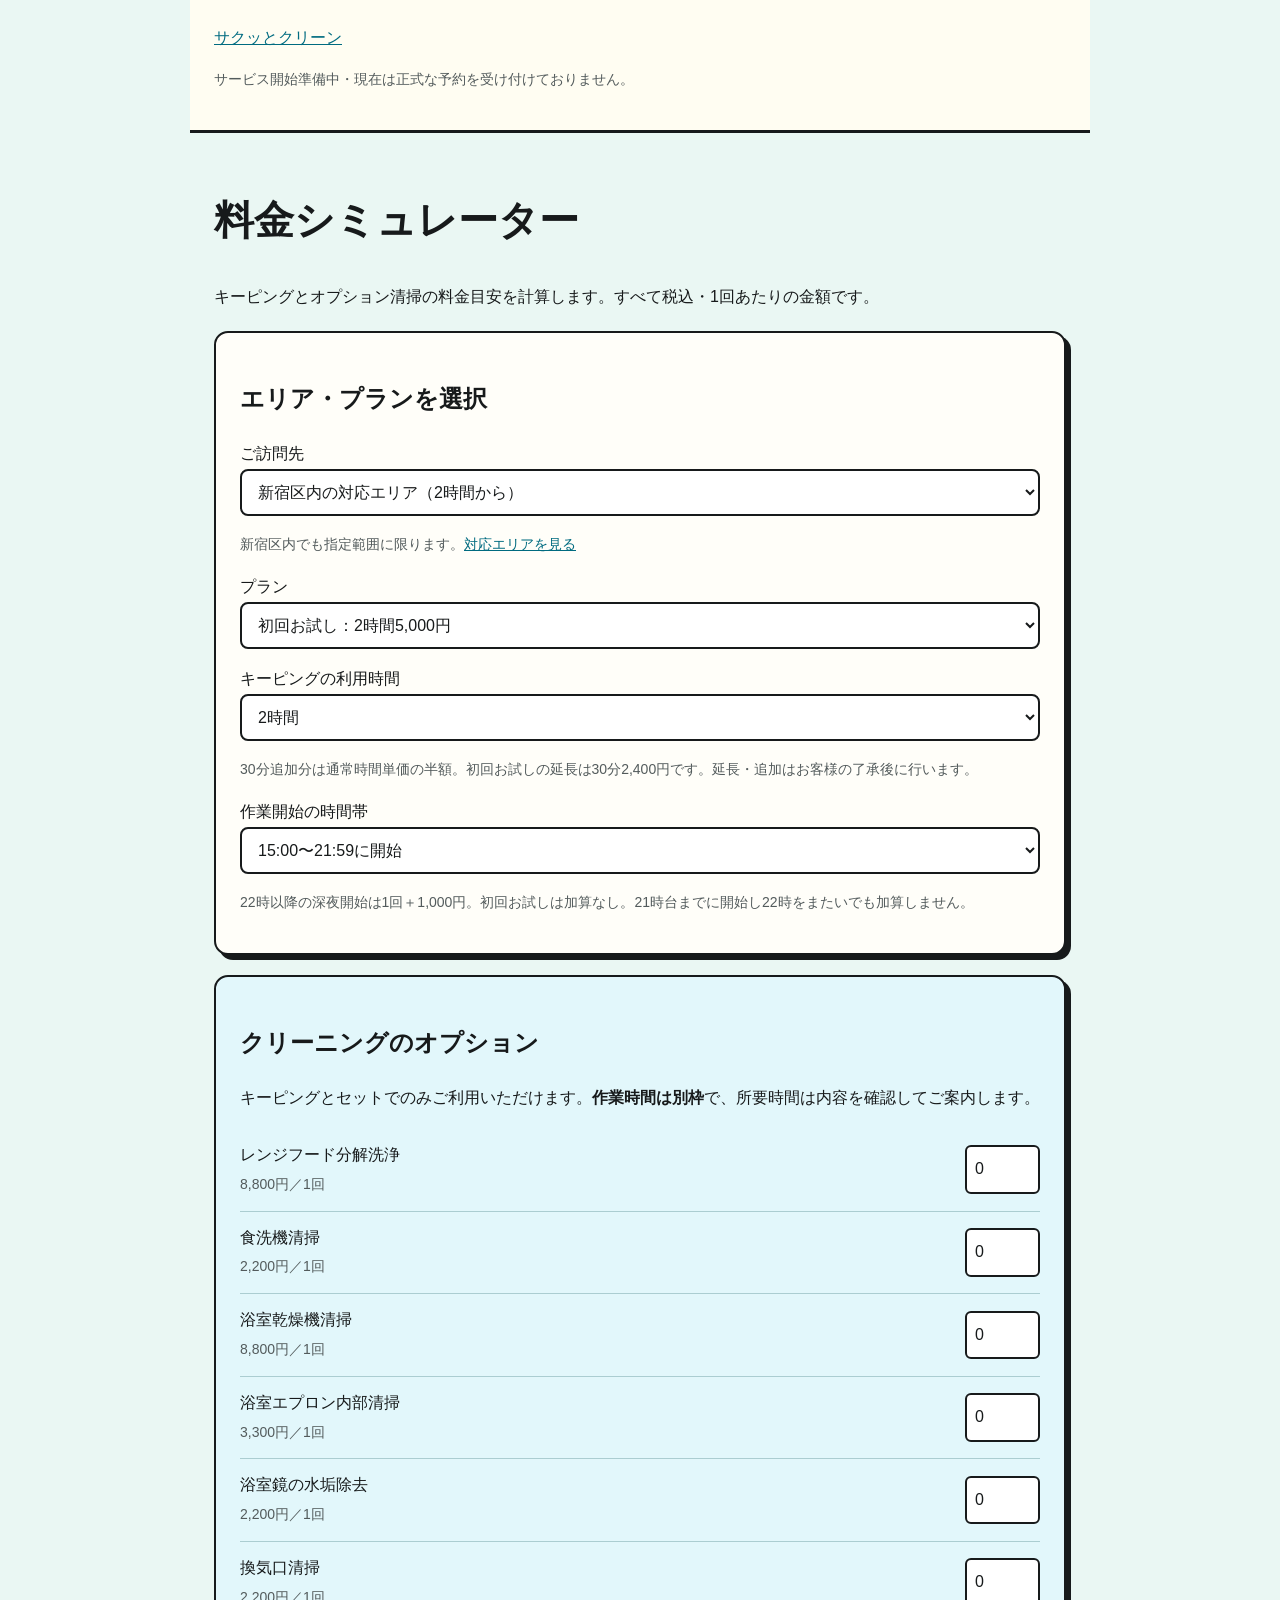
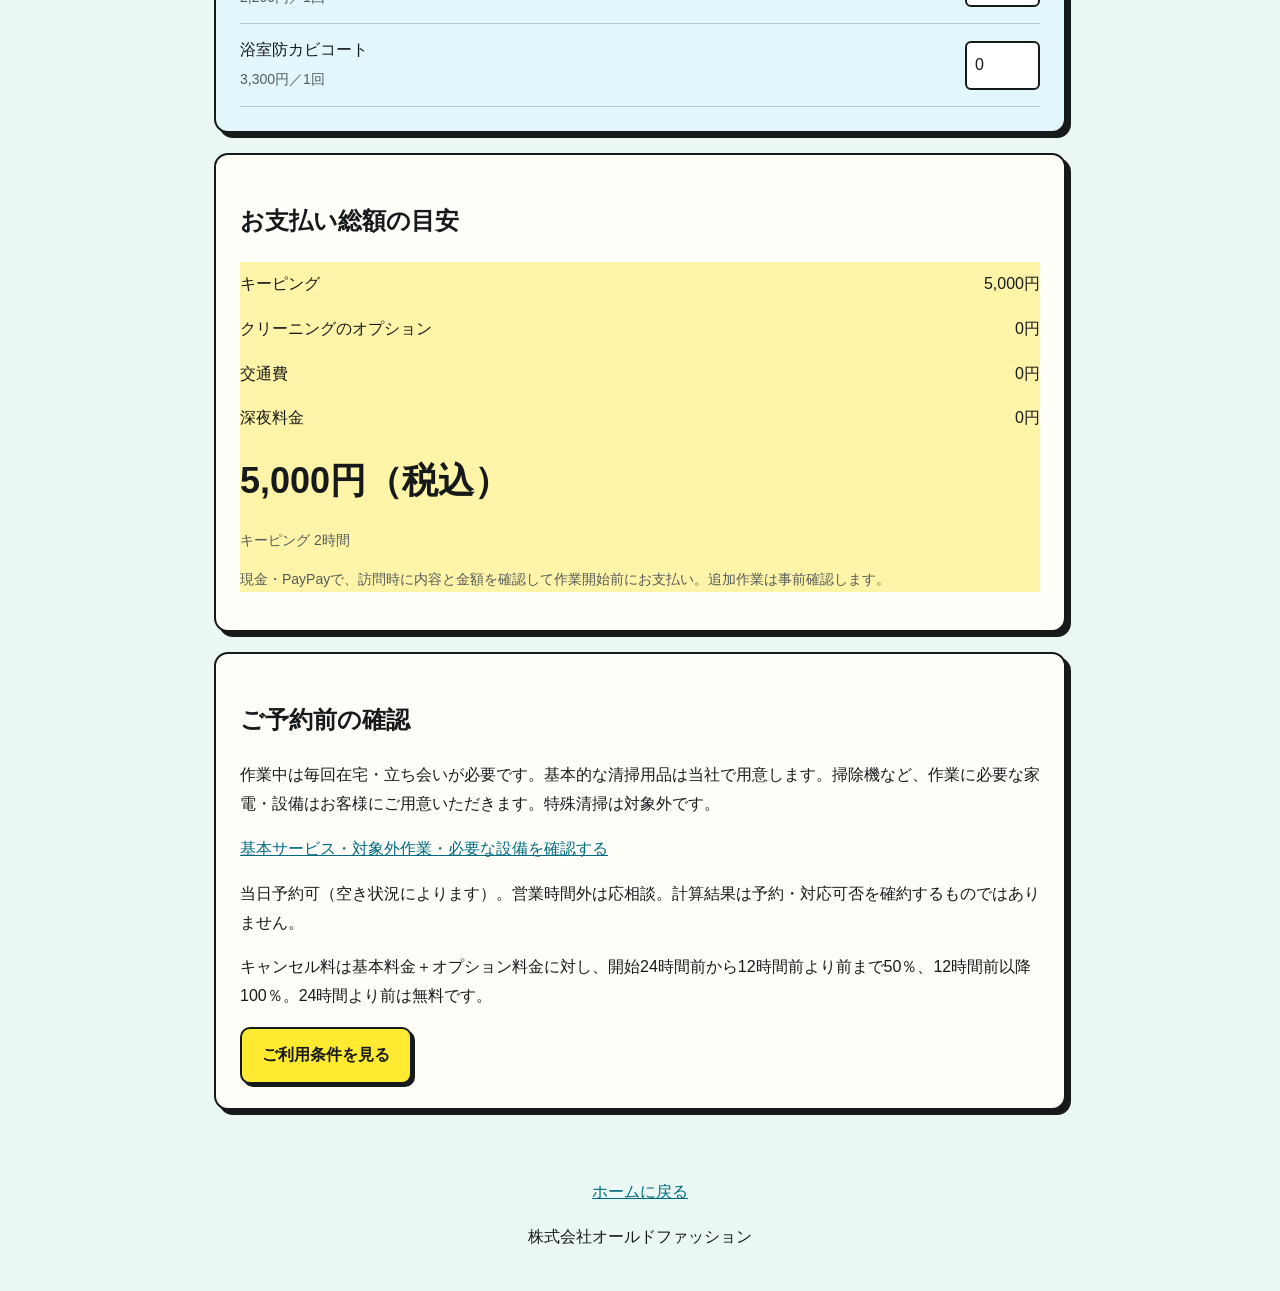
==== commit 4a6e4302: "Apply cyan and yellow pop styling while preserving layout; exclude waste sorting" ====
--- a/estimate.html
+++ b/estimate.html
@@ -1,4 +1,4 @@
-<!doctype html><html lang="ja"><head><meta charset="utf-8"><meta name="viewport" content="width=device-width,initial-scale=1"><title>料金シミュレーター｜サクッとクリーン</title><style>body{margin:0;background:#f4f7f3;color:#1c3d35;font:16px/1.8 sans-serif}*{box-sizing:border-box}header,main{max-width:900px;margin:auto;padding:24px}a{color:#28654e}h1{font-size:clamp(26px,5vw,40px)}.panel{background:white;padding:24px;border:1px solid #d8e2d8;border-radius:16px;margin:20px 0}label{display:block;margin:16px 0}select{display:block;width:100%;font:inherit;padding:12px;border:1px solid #9cac9d;border-radius:8px;background:white;color:#1c3d35}input[type=number]{font:inherit;width:75px;padding:8px;border:1px solid #9cac9d;border-radius:6px}.option{display:flex;align-items:center;justify-content:space-between;gap:12px;border-bottom:1px solid #e1e8e0;padding:12px 0}.option label{margin:0}.small{font-size:14px;color:#52685c}.total{font-size:36px;font-weight:bold;margin:8px 0}dl{margin:0}dl div{display:flex;justify-content:space-between;gap:12px;padding:8px 0}dd{margin:0}.warning{color:#8b3d1c}footer{padding:24px;text-align:center}a.button{display:inline-block;background:#397d67;color:white;padding:12px 20px;border-radius:8px;text-decoration:none}@media(max-width:500px){main,header{padding:16px}.panel{padding:18px}}body{background:#fffaf7}.panel{border-radius:20px;border-color:#e4e8df}.panel:nth-of-type(1){background:#f1f9f4}.total{color:#a83c28}a.button{background:#c44932;border-radius:25px}header{border-bottom:1px solid #eee}#calculator>.panel:nth-child(2){background:#eff8fd}select:focus,input:focus{outline:3px solid #ebad83;outline-offset:2px}body{color:#333!important;background:#fffaf4!important}h1,h2{color:#a94207!important}a{color:#a94207}header{border-bottom:3px solid #f56b09!important}button,.btn{background:#c84b00!important}#result{border-color:#f0ba88!important;background:#fff0dc!important}#total{color:#b54300!important}</style></head><body><header><a href="index.html">サクッとクリーン</a><p class="small">サービス開始準備中・現在は正式な予約を受け付けておりません。</p></header><main><h1>料金シミュレーター</h1><p>キーピングとオプション清掃の料金目安を計算します。すべて税込・1回あたりの金額です。</p><form id="calculator"><div class="panel"><h2>エリア・プランを選択</h2><label for="area">ご訪問先<select id="area"><option value="other">新宿区内の対応エリア（2時間から）</option><option value="center">歌舞伎町周辺（1時間対象か住所確認が必要）</option><option value="outside">新宿区外</option><option value="unknown">対応範囲が分からない</option></select></label><p class="small">新宿区内でも指定範囲に限ります。<a href="index.html#area">対応エリアを見る</a></p><label for="plan">プラン<select id="plan"><option value="trial">初回お試し：2時間5,000円</option><option value="single">単発：1時間4,800円</option><option value="monthly">定期・月2回：1時間4,620円</option><option value="weekly">定期・週1回以上：1時間4,290円</option></select></label><label for="hours">キーピングの利用時間<select id="hours"></select></label><p class="small">30分追加分は通常時間単価の半額。初回お試しの延長は30分2,400円です。延長・追加はお客様の了承後に行います。</p><label for="start">作業開始の時間帯<select id="start"><option value="day">15:00〜21:59に開始</option><option value="night">22:00〜翌2:59に開始</option><option value="consult">営業時間外に開始（応相談）</option></select></label><p class="small">22時以降の深夜開始は1回＋1,000円。初回お試しは加算なし。21時台までに開始し22時をまたいでも加算しません。</p></div><div class="panel"><h2>クリーニングのオプション</h2><p>キーピングとセットでのみご利用いただけます。<strong>作業時間は別枠</strong>で、所要時間は内容を確認してご案内します。</p><div class="option"><label for="opt0">レンジフード分解洗浄<br><span class="small">8,800円／1回</span></label><input id="opt0" class="opt" type="number" min="0" max="10" step="1" value="0" data-price="8800" aria-label="レンジフード分解洗浄の数量"></div><div class="option"><label for="opt1">食洗機清掃<br><span class="small">2,200円／1回</span></label><input id="opt1" class="opt" type="number" min="0" max="10" step="1" value="0" data-price="2200" aria-label="食洗機清掃の数量"></div><div class="option"><label for="opt2">浴室乾燥機清掃<br><span class="small">8,800円／1回</span></label><input id="opt2" class="opt" type="number" min="0" max="10" step="1" value="0" data-price="8800" aria-label="浴室乾燥機清掃の数量"></div><div class="option"><label for="opt3">浴室エプロン内部清掃<br><span class="small">3,300円／1回</span></label><input id="opt3" class="opt" type="number" min="0" max="10" step="1" value="0" data-price="3300" aria-label="浴室エプロン内部清掃の数量"></div><div class="option"><label for="opt4">浴室鏡の水垢除去<br><span class="small">2,200円／1回</span></label><input id="opt4" class="opt" type="number" min="0" max="10" step="1" value="0" data-price="2200" aria-label="浴室鏡の水垢除去の数量"></div><div class="option"><label for="opt5">換気口清掃<br><span class="small">2,200円／1回</span></label><input id="opt5" class="opt" type="number" min="0" max="10" step="1" value="0" data-price="2200" aria-label="換気口清掃の数量"></div><div class="option"><label for="opt6">浴室防カビコート<br><span class="small">3,300円／1回</span></label><input id="opt6" class="opt" type="number" min="0" max="10" step="1" value="0" data-price="3300" aria-label="浴室防カビコートの数量"></div></div></form><section class="panel" aria-live="polite" aria-atomic="true"><h2>お支払い総額の目安</h2><p id="message"></p><div id="result"><dl id="breakdown"></dl><p class="total" id="total"></p><p class="small" id="duration"></p><p class="small">現金・PayPayで、訪問時に内容と金額を確認して作業開始前にお支払い。追加作業は事前確認します。</p></div></section><div class="panel"><h2>ご予約前の確認</h2><p>作業中は毎回在宅・立ち会いが必要です。基本的な清掃用品は当社で用意します。掃除機など、作業に必要な家電・設備はお客様にご用意いただきます。特殊清掃は対象外です。</p><p><a href="index.html#service-scope">基本サービス・対象外作業・必要な設備を確認する</a></p><p>当日予約可（空き状況によります）。営業時間外は応相談。計算結果は予約・対応可否を確約するものではありません。</p><p>キャンセル料は基本料金＋オプション料金に対し、開始24時間前から12時間前より前まで50％、12時間前以降100％。24時間より前は無料です。</p><a class="button" href="index.html#terms">ご利用条件を見る</a></div><noscript>料金計算にはJavaScriptを有効にしてください。料金表はトップページで確認できます。</noscript></main><footer><a href="index.html">ホームに戻る</a><p>株式会社オールドファッション</p></footer><script>function quote(plan,hours,night,options){const rates={trial:4800,single:4800,monthly:4620,weekly:4290};const base=plan==='trial'?5000+Math.max(0,hours-2)*4800:hours*rates[plan];const travel=plan==='single'?1100:0;const late=night&&plan!=='trial'?1000:0;return {base,travel,late,options,total:base+travel+late+options};}
+<!doctype html><html lang="ja"><head><meta charset="utf-8"><meta name="viewport" content="width=device-width,initial-scale=1"><title>料金シミュレーター｜サクッとクリーン</title><style>body{margin:0;background:#f4f7f3;color:#1c3d35;font:16px/1.8 sans-serif}*{box-sizing:border-box}header,main{max-width:900px;margin:auto;padding:24px}a{color:#28654e}h1{font-size:clamp(26px,5vw,40px)}.panel{background:white;padding:24px;border:1px solid #d8e2d8;border-radius:16px;margin:20px 0}label{display:block;margin:16px 0}select{display:block;width:100%;font:inherit;padding:12px;border:1px solid #9cac9d;border-radius:8px;background:white;color:#1c3d35}input[type=number]{font:inherit;width:75px;padding:8px;border:1px solid #9cac9d;border-radius:6px}.option{display:flex;align-items:center;justify-content:space-between;gap:12px;border-bottom:1px solid #e1e8e0;padding:12px 0}.option label{margin:0}.small{font-size:14px;color:#52685c}.total{font-size:36px;font-weight:bold;margin:8px 0}dl{margin:0}dl div{display:flex;justify-content:space-between;gap:12px;padding:8px 0}dd{margin:0}.warning{color:#8b3d1c}footer{padding:24px;text-align:center}a.button{display:inline-block;background:#397d67;color:white;padding:12px 20px;border-radius:8px;text-decoration:none}@media(max-width:500px){main,header{padding:16px}.panel{padding:18px}}body{background:#fffaf7}.panel{border-radius:20px;border-color:#e4e8df}.panel:nth-of-type(1){background:#f1f9f4}.total{color:#a83c28}a.button{background:#c44932;border-radius:25px}header{border-bottom:1px solid #eee}#calculator>.panel:nth-child(2){background:#eff8fd}select:focus,input:focus{outline:3px solid #ebad83;outline-offset:2px}body{color:#333!important;background:#fffaf4!important}h1,h2{color:#a94207!important}a{color:#a94207}header{border-bottom:3px solid #f56b09!important}button,.btn{background:#c84b00!important}#result{border-color:#f0ba88!important;background:#fff0dc!important}#total{color:#b54300!important}</style><style id="pop-clean-theme">body{background:#eaf7f3!important;color:#171a1b!important;font-family:"Hiragino Kaku Gothic ProN",Meiryo,sans-serif}header{background:#fffdf2;border-bottom:3px solid #171a1b!important}h1,h2{color:#171a1b!important;font-weight:900}a{color:#006b80}.panel,.panel:nth-of-type(1),#calculator>.panel:nth-child(2){border:2px solid #171a1b;background:#fffef9;border-radius:14px;box-shadow:5px 5px 0 #171a1b}#calculator>.panel:nth-child(2){background:#e2f7fb}select,input[type=number]{border:2px solid #171a1b;color:#171a1b}a.button{background:#ffea32;color:#171a1b;border:2px solid #171a1b;border-radius:10px;box-shadow:3px 3px 0 #171a1b;font-weight:800}#result{background:#fff4a7!important;border-color:#171a1b!important}#total{color:#171a1b!important}select:focus,input:focus{outline:3px solid #17bfd9}.small{color:#535b5c}.option{border-color:#abcdd1}</style></head><body><header><a href="index.html">サクッとクリーン</a><p class="small">サービス開始準備中・現在は正式な予約を受け付けておりません。</p></header><main><h1>料金シミュレーター</h1><p>キーピングとオプション清掃の料金目安を計算します。すべて税込・1回あたりの金額です。</p><form id="calculator"><div class="panel"><h2>エリア・プランを選択</h2><label for="area">ご訪問先<select id="area"><option value="other">新宿区内の対応エリア（2時間から）</option><option value="center">歌舞伎町周辺（1時間対象か住所確認が必要）</option><option value="outside">新宿区外</option><option value="unknown">対応範囲が分からない</option></select></label><p class="small">新宿区内でも指定範囲に限ります。<a href="index.html#area">対応エリアを見る</a></p><label for="plan">プラン<select id="plan"><option value="trial">初回お試し：2時間5,000円</option><option value="single">単発：1時間4,800円</option><option value="monthly">定期・月2回：1時間4,620円</option><option value="weekly">定期・週1回以上：1時間4,290円</option></select></label><label for="hours">キーピングの利用時間<select id="hours"></select></label><p class="small">30分追加分は通常時間単価の半額。初回お試しの延長は30分2,400円です。延長・追加はお客様の了承後に行います。</p><label for="start">作業開始の時間帯<select id="start"><option value="day">15:00〜21:59に開始</option><option value="night">22:00〜翌2:59に開始</option><option value="consult">営業時間外に開始（応相談）</option></select></label><p class="small">22時以降の深夜開始は1回＋1,000円。初回お試しは加算なし。21時台までに開始し22時をまたいでも加算しません。</p></div><div class="panel"><h2>クリーニングのオプション</h2><p>キーピングとセットでのみご利用いただけます。<strong>作業時間は別枠</strong>で、所要時間は内容を確認してご案内します。</p><div class="option"><label for="opt0">レンジフード分解洗浄<br><span class="small">8,800円／1回</span></label><input id="opt0" class="opt" type="number" min="0" max="10" step="1" value="0" data-price="8800" aria-label="レンジフード分解洗浄の数量"></div><div class="option"><label for="opt1">食洗機清掃<br><span class="small">2,200円／1回</span></label><input id="opt1" class="opt" type="number" min="0" max="10" step="1" value="0" data-price="2200" aria-label="食洗機清掃の数量"></div><div class="option"><label for="opt2">浴室乾燥機清掃<br><span class="small">8,800円／1回</span></label><input id="opt2" class="opt" type="number" min="0" max="10" step="1" value="0" data-price="8800" aria-label="浴室乾燥機清掃の数量"></div><div class="option"><label for="opt3">浴室エプロン内部清掃<br><span class="small">3,300円／1回</span></label><input id="opt3" class="opt" type="number" min="0" max="10" step="1" value="0" data-price="3300" aria-label="浴室エプロン内部清掃の数量"></div><div class="option"><label for="opt4">浴室鏡の水垢除去<br><span class="small">2,200円／1回</span></label><input id="opt4" class="opt" type="number" min="0" max="10" step="1" value="0" data-price="2200" aria-label="浴室鏡の水垢除去の数量"></div><div class="option"><label for="opt5">換気口清掃<br><span class="small">2,200円／1回</span></label><input id="opt5" class="opt" type="number" min="0" max="10" step="1" value="0" data-price="2200" aria-label="換気口清掃の数量"></div><div class="option"><label for="opt6">浴室防カビコート<br><span class="small">3,300円／1回</span></label><input id="opt6" class="opt" type="number" min="0" max="10" step="1" value="0" data-price="3300" aria-label="浴室防カビコートの数量"></div></div></form><section class="panel" aria-live="polite" aria-atomic="true"><h2>お支払い総額の目安</h2><p id="message"></p><div id="result"><dl id="breakdown"></dl><p class="total" id="total"></p><p class="small" id="duration"></p><p class="small">現金・PayPayで、訪問時に内容と金額を確認して作業開始前にお支払い。追加作業は事前確認します。</p></div></section><div class="panel"><h2>ご予約前の確認</h2><p>作業中は毎回在宅・立ち会いが必要です。基本的な清掃用品は当社で用意します。掃除機など、作業に必要な家電・設備はお客様にご用意いただきます。特殊清掃は対象外です。</p><p><a href="index.html#service-scope">基本サービス・対象外作業・必要な設備を確認する</a></p><p>当日予約可（空き状況によります）。営業時間外は応相談。計算結果は予約・対応可否を確約するものではありません。</p><p>キャンセル料は基本料金＋オプション料金に対し、開始24時間前から12時間前より前まで50％、12時間前以降100％。24時間より前は無料です。</p><a class="button" href="index.html#terms">ご利用条件を見る</a></div><noscript>料金計算にはJavaScriptを有効にしてください。料金表はトップページで確認できます。</noscript></main><footer><a href="index.html">ホームに戻る</a><p>株式会社オールドファッション</p></footer><script>function quote(plan,hours,night,options){const rates={trial:4800,single:4800,monthly:4620,weekly:4290};const base=plan==='trial'?5000+Math.max(0,hours-2)*4800:hours*rates[plan];const travel=plan==='single'?1100:0;const late=night&&plan!=='trial'?1000:0;return {base,travel,late,options,total:base+travel+late+options};}
 const el=id=>document.getElementById(id),money=n=>n.toLocaleString('ja-JP')+'円';
 function setHours(){const old=Number(el('hours').value)||2;const min=el('plan').value==='trial'?2:el('area').value==='center'?1:2;el('hours').innerHTML='';for(let h=min;h<=6;h+=.5){const o=document.createElement('option');o.value=h;o.textContent=h+'時間';el('hours').append(o)}el('hours').value=Math.max(min,old)}
 function render(){const area=el('area').value,start=el('start').value;let message='';if(area==='outside')message='新宿区外は対応しておりません。';else if(area==='unknown')message='町名・丁目・番地で対応範囲をご確認ください。';else if(start==='consult')message='営業時間外は応相談です。開始時間と料金を個別に確認してご案内します。';const inputs=[...document.querySelectorAll('.opt')];if(inputs.some(i=>!i.validity.valid||i.value===''))message='オプション数量は0〜10の整数で入力してください。';el('message').textContent=message;el('result').hidden=Boolean(message);if(message)return;const hours=Number(el('hours').value);const options=inputs.reduce((n,i)=>n+Number(i.value)*Number(i.dataset.price),0);const r=quote(el('plan').value,hours,start==='night',options);el('breakdown').innerHTML=[['キーピング',r.base],['クリーニングのオプション',r.options],['交通費',r.travel],['深夜料金',r.late]].map(([k,v])=>'<div><dt>'+k+'</dt><dd>'+money(v)+'</dd></div>').join('');el('total').textContent=money(r.total)+'（税込）';el('duration').textContent='キーピング '+hours+'時間'+(options?' ＋ オプション作業（別枠・所要時間は確認後にご案内）':'')+(area==='center'?'。1時間プランの対象住所は予約前に確認します。':'');}
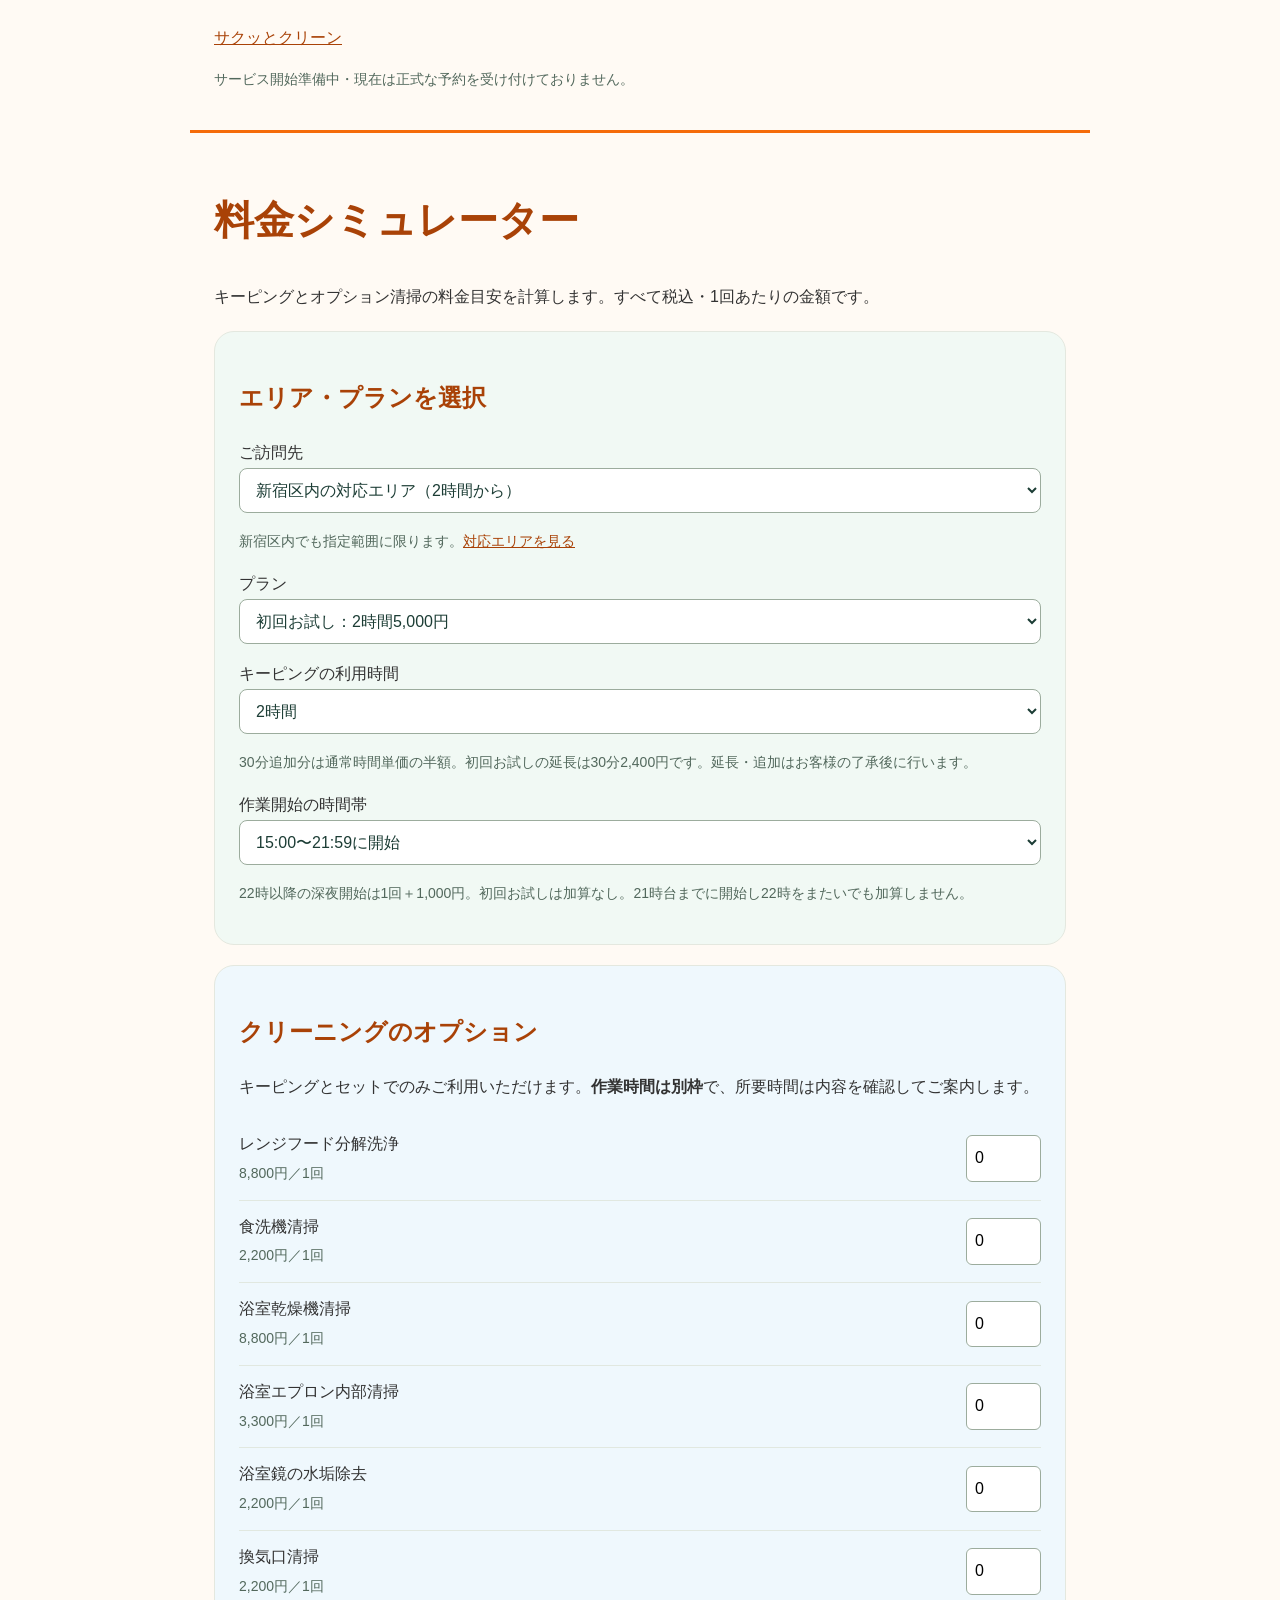
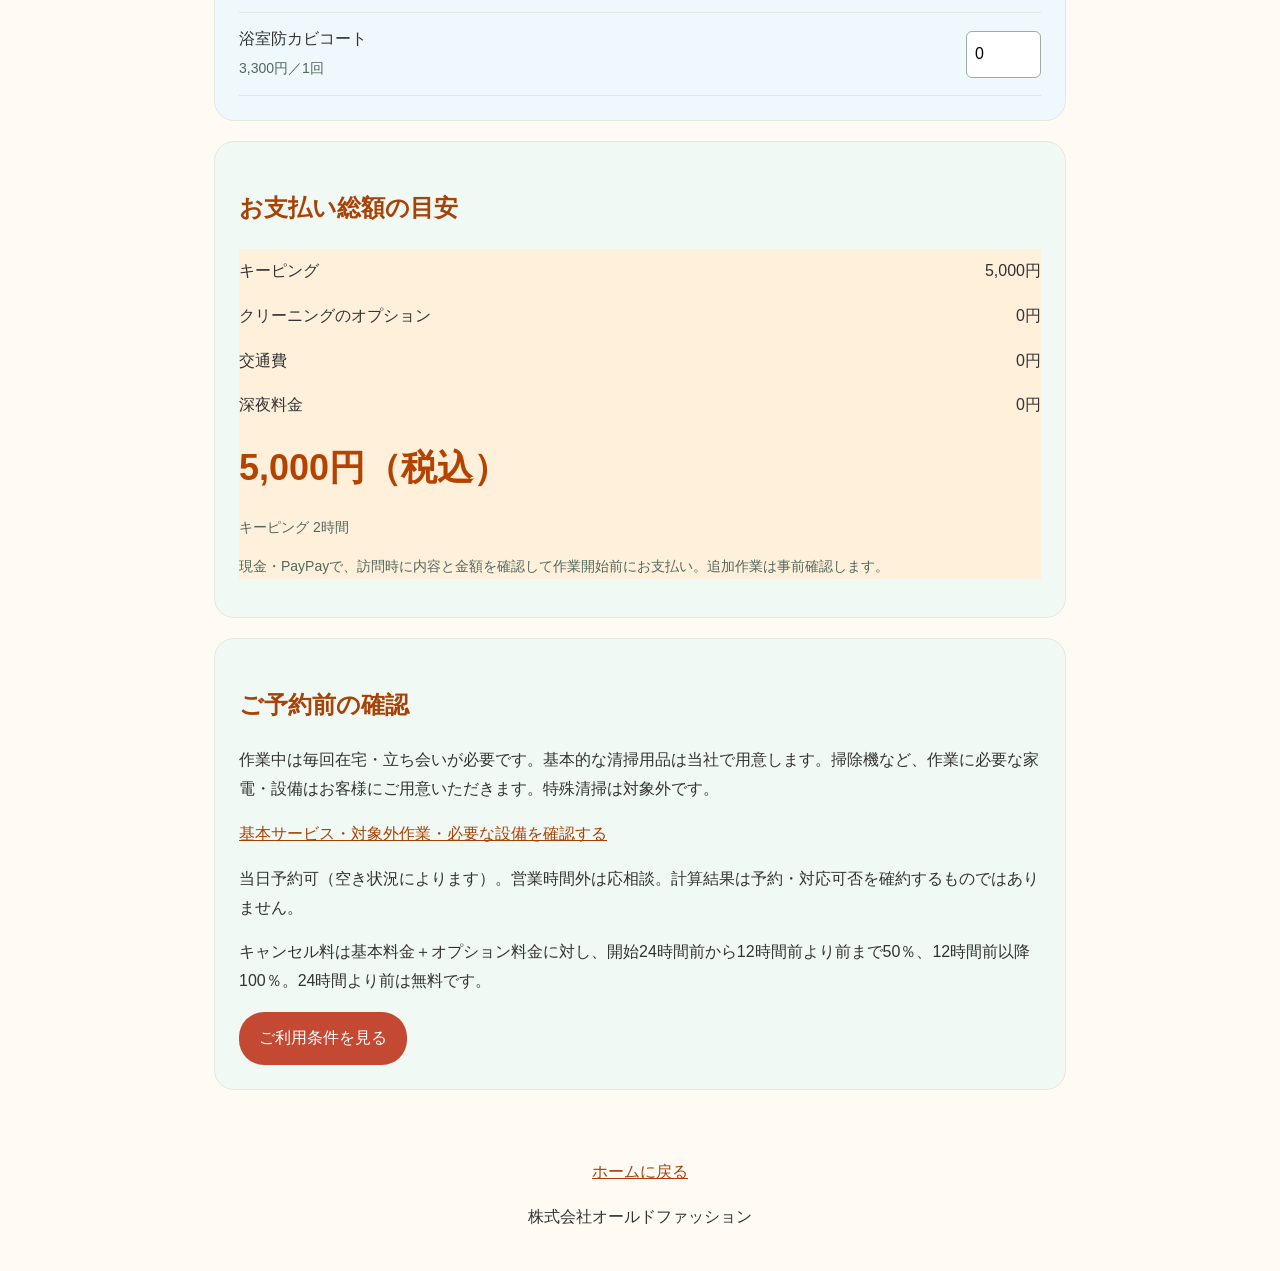
==== commit 3e0ce5c2: "Restore previous orange styling, preserving service scope updates" ====
--- a/estimate.html
+++ b/estimate.html
@@ -1,4 +1,4 @@
-<!doctype html><html lang="ja"><head><meta charset="utf-8"><meta name="viewport" content="width=device-width,initial-scale=1"><title>料金シミュレーター｜サクッとクリーン</title><style>body{margin:0;background:#f4f7f3;color:#1c3d35;font:16px/1.8 sans-serif}*{box-sizing:border-box}header,main{max-width:900px;margin:auto;padding:24px}a{color:#28654e}h1{font-size:clamp(26px,5vw,40px)}.panel{background:white;padding:24px;border:1px solid #d8e2d8;border-radius:16px;margin:20px 0}label{display:block;margin:16px 0}select{display:block;width:100%;font:inherit;padding:12px;border:1px solid #9cac9d;border-radius:8px;background:white;color:#1c3d35}input[type=number]{font:inherit;width:75px;padding:8px;border:1px solid #9cac9d;border-radius:6px}.option{display:flex;align-items:center;justify-content:space-between;gap:12px;border-bottom:1px solid #e1e8e0;padding:12px 0}.option label{margin:0}.small{font-size:14px;color:#52685c}.total{font-size:36px;font-weight:bold;margin:8px 0}dl{margin:0}dl div{display:flex;justify-content:space-between;gap:12px;padding:8px 0}dd{margin:0}.warning{color:#8b3d1c}footer{padding:24px;text-align:center}a.button{display:inline-block;background:#397d67;color:white;padding:12px 20px;border-radius:8px;text-decoration:none}@media(max-width:500px){main,header{padding:16px}.panel{padding:18px}}body{background:#fffaf7}.panel{border-radius:20px;border-color:#e4e8df}.panel:nth-of-type(1){background:#f1f9f4}.total{color:#a83c28}a.button{background:#c44932;border-radius:25px}header{border-bottom:1px solid #eee}#calculator>.panel:nth-child(2){background:#eff8fd}select:focus,input:focus{outline:3px solid #ebad83;outline-offset:2px}body{color:#333!important;background:#fffaf4!important}h1,h2{color:#a94207!important}a{color:#a94207}header{border-bottom:3px solid #f56b09!important}button,.btn{background:#c84b00!important}#result{border-color:#f0ba88!important;background:#fff0dc!important}#total{color:#b54300!important}</style><style id="pop-clean-theme">body{background:#eaf7f3!important;color:#171a1b!important;font-family:"Hiragino Kaku Gothic ProN",Meiryo,sans-serif}header{background:#fffdf2;border-bottom:3px solid #171a1b!important}h1,h2{color:#171a1b!important;font-weight:900}a{color:#006b80}.panel,.panel:nth-of-type(1),#calculator>.panel:nth-child(2){border:2px solid #171a1b;background:#fffef9;border-radius:14px;box-shadow:5px 5px 0 #171a1b}#calculator>.panel:nth-child(2){background:#e2f7fb}select,input[type=number]{border:2px solid #171a1b;color:#171a1b}a.button{background:#ffea32;color:#171a1b;border:2px solid #171a1b;border-radius:10px;box-shadow:3px 3px 0 #171a1b;font-weight:800}#result{background:#fff4a7!important;border-color:#171a1b!important}#total{color:#171a1b!important}select:focus,input:focus{outline:3px solid #17bfd9}.small{color:#535b5c}.option{border-color:#abcdd1}</style></head><body><header><a href="index.html">サクッとクリーン</a><p class="small">サービス開始準備中・現在は正式な予約を受け付けておりません。</p></header><main><h1>料金シミュレーター</h1><p>キーピングとオプション清掃の料金目安を計算します。すべて税込・1回あたりの金額です。</p><form id="calculator"><div class="panel"><h2>エリア・プランを選択</h2><label for="area">ご訪問先<select id="area"><option value="other">新宿区内の対応エリア（2時間から）</option><option value="center">歌舞伎町周辺（1時間対象か住所確認が必要）</option><option value="outside">新宿区外</option><option value="unknown">対応範囲が分からない</option></select></label><p class="small">新宿区内でも指定範囲に限ります。<a href="index.html#area">対応エリアを見る</a></p><label for="plan">プラン<select id="plan"><option value="trial">初回お試し：2時間5,000円</option><option value="single">単発：1時間4,800円</option><option value="monthly">定期・月2回：1時間4,620円</option><option value="weekly">定期・週1回以上：1時間4,290円</option></select></label><label for="hours">キーピングの利用時間<select id="hours"></select></label><p class="small">30分追加分は通常時間単価の半額。初回お試しの延長は30分2,400円です。延長・追加はお客様の了承後に行います。</p><label for="start">作業開始の時間帯<select id="start"><option value="day">15:00〜21:59に開始</option><option value="night">22:00〜翌2:59に開始</option><option value="consult">営業時間外に開始（応相談）</option></select></label><p class="small">22時以降の深夜開始は1回＋1,000円。初回お試しは加算なし。21時台までに開始し22時をまたいでも加算しません。</p></div><div class="panel"><h2>クリーニングのオプション</h2><p>キーピングとセットでのみご利用いただけます。<strong>作業時間は別枠</strong>で、所要時間は内容を確認してご案内します。</p><div class="option"><label for="opt0">レンジフード分解洗浄<br><span class="small">8,800円／1回</span></label><input id="opt0" class="opt" type="number" min="0" max="10" step="1" value="0" data-price="8800" aria-label="レンジフード分解洗浄の数量"></div><div class="option"><label for="opt1">食洗機清掃<br><span class="small">2,200円／1回</span></label><input id="opt1" class="opt" type="number" min="0" max="10" step="1" value="0" data-price="2200" aria-label="食洗機清掃の数量"></div><div class="option"><label for="opt2">浴室乾燥機清掃<br><span class="small">8,800円／1回</span></label><input id="opt2" class="opt" type="number" min="0" max="10" step="1" value="0" data-price="8800" aria-label="浴室乾燥機清掃の数量"></div><div class="option"><label for="opt3">浴室エプロン内部清掃<br><span class="small">3,300円／1回</span></label><input id="opt3" class="opt" type="number" min="0" max="10" step="1" value="0" data-price="3300" aria-label="浴室エプロン内部清掃の数量"></div><div class="option"><label for="opt4">浴室鏡の水垢除去<br><span class="small">2,200円／1回</span></label><input id="opt4" class="opt" type="number" min="0" max="10" step="1" value="0" data-price="2200" aria-label="浴室鏡の水垢除去の数量"></div><div class="option"><label for="opt5">換気口清掃<br><span class="small">2,200円／1回</span></label><input id="opt5" class="opt" type="number" min="0" max="10" step="1" value="0" data-price="2200" aria-label="換気口清掃の数量"></div><div class="option"><label for="opt6">浴室防カビコート<br><span class="small">3,300円／1回</span></label><input id="opt6" class="opt" type="number" min="0" max="10" step="1" value="0" data-price="3300" aria-label="浴室防カビコートの数量"></div></div></form><section class="panel" aria-live="polite" aria-atomic="true"><h2>お支払い総額の目安</h2><p id="message"></p><div id="result"><dl id="breakdown"></dl><p class="total" id="total"></p><p class="small" id="duration"></p><p class="small">現金・PayPayで、訪問時に内容と金額を確認して作業開始前にお支払い。追加作業は事前確認します。</p></div></section><div class="panel"><h2>ご予約前の確認</h2><p>作業中は毎回在宅・立ち会いが必要です。基本的な清掃用品は当社で用意します。掃除機など、作業に必要な家電・設備はお客様にご用意いただきます。特殊清掃は対象外です。</p><p><a href="index.html#service-scope">基本サービス・対象外作業・必要な設備を確認する</a></p><p>当日予約可（空き状況によります）。営業時間外は応相談。計算結果は予約・対応可否を確約するものではありません。</p><p>キャンセル料は基本料金＋オプション料金に対し、開始24時間前から12時間前より前まで50％、12時間前以降100％。24時間より前は無料です。</p><a class="button" href="index.html#terms">ご利用条件を見る</a></div><noscript>料金計算にはJavaScriptを有効にしてください。料金表はトップページで確認できます。</noscript></main><footer><a href="index.html">ホームに戻る</a><p>株式会社オールドファッション</p></footer><script>function quote(plan,hours,night,options){const rates={trial:4800,single:4800,monthly:4620,weekly:4290};const base=plan==='trial'?5000+Math.max(0,hours-2)*4800:hours*rates[plan];const travel=plan==='single'?1100:0;const late=night&&plan!=='trial'?1000:0;return {base,travel,late,options,total:base+travel+late+options};}
+<!doctype html><html lang="ja"><head><meta charset="utf-8"><meta name="viewport" content="width=device-width,initial-scale=1"><title>料金シミュレーター｜サクッとクリーン</title><style>body{margin:0;background:#f4f7f3;color:#1c3d35;font:16px/1.8 sans-serif}*{box-sizing:border-box}header,main{max-width:900px;margin:auto;padding:24px}a{color:#28654e}h1{font-size:clamp(26px,5vw,40px)}.panel{background:white;padding:24px;border:1px solid #d8e2d8;border-radius:16px;margin:20px 0}label{display:block;margin:16px 0}select{display:block;width:100%;font:inherit;padding:12px;border:1px solid #9cac9d;border-radius:8px;background:white;color:#1c3d35}input[type=number]{font:inherit;width:75px;padding:8px;border:1px solid #9cac9d;border-radius:6px}.option{display:flex;align-items:center;justify-content:space-between;gap:12px;border-bottom:1px solid #e1e8e0;padding:12px 0}.option label{margin:0}.small{font-size:14px;color:#52685c}.total{font-size:36px;font-weight:bold;margin:8px 0}dl{margin:0}dl div{display:flex;justify-content:space-between;gap:12px;padding:8px 0}dd{margin:0}.warning{color:#8b3d1c}footer{padding:24px;text-align:center}a.button{display:inline-block;background:#397d67;color:white;padding:12px 20px;border-radius:8px;text-decoration:none}@media(max-width:500px){main,header{padding:16px}.panel{padding:18px}}body{background:#fffaf7}.panel{border-radius:20px;border-color:#e4e8df}.panel:nth-of-type(1){background:#f1f9f4}.total{color:#a83c28}a.button{background:#c44932;border-radius:25px}header{border-bottom:1px solid #eee}#calculator>.panel:nth-child(2){background:#eff8fd}select:focus,input:focus{outline:3px solid #ebad83;outline-offset:2px}body{color:#333!important;background:#fffaf4!important}h1,h2{color:#a94207!important}a{color:#a94207}header{border-bottom:3px solid #f56b09!important}button,.btn{background:#c84b00!important}#result{border-color:#f0ba88!important;background:#fff0dc!important}#total{color:#b54300!important}</style></head><body><header><a href="index.html">サクッとクリーン</a><p class="small">サービス開始準備中・現在は正式な予約を受け付けておりません。</p></header><main><h1>料金シミュレーター</h1><p>キーピングとオプション清掃の料金目安を計算します。すべて税込・1回あたりの金額です。</p><form id="calculator"><div class="panel"><h2>エリア・プランを選択</h2><label for="area">ご訪問先<select id="area"><option value="other">新宿区内の対応エリア（2時間から）</option><option value="center">歌舞伎町周辺（1時間対象か住所確認が必要）</option><option value="outside">新宿区外</option><option value="unknown">対応範囲が分からない</option></select></label><p class="small">新宿区内でも指定範囲に限ります。<a href="index.html#area">対応エリアを見る</a></p><label for="plan">プラン<select id="plan"><option value="trial">初回お試し：2時間5,000円</option><option value="single">単発：1時間4,800円</option><option value="monthly">定期・月2回：1時間4,620円</option><option value="weekly">定期・週1回以上：1時間4,290円</option></select></label><label for="hours">キーピングの利用時間<select id="hours"></select></label><p class="small">30分追加分は通常時間単価の半額。初回お試しの延長は30分2,400円です。延長・追加はお客様の了承後に行います。</p><label for="start">作業開始の時間帯<select id="start"><option value="day">15:00〜21:59に開始</option><option value="night">22:00〜翌2:59に開始</option><option value="consult">営業時間外に開始（応相談）</option></select></label><p class="small">22時以降の深夜開始は1回＋1,000円。初回お試しは加算なし。21時台までに開始し22時をまたいでも加算しません。</p></div><div class="panel"><h2>クリーニングのオプション</h2><p>キーピングとセットでのみご利用いただけます。<strong>作業時間は別枠</strong>で、所要時間は内容を確認してご案内します。</p><div class="option"><label for="opt0">レンジフード分解洗浄<br><span class="small">8,800円／1回</span></label><input id="opt0" class="opt" type="number" min="0" max="10" step="1" value="0" data-price="8800" aria-label="レンジフード分解洗浄の数量"></div><div class="option"><label for="opt1">食洗機清掃<br><span class="small">2,200円／1回</span></label><input id="opt1" class="opt" type="number" min="0" max="10" step="1" value="0" data-price="2200" aria-label="食洗機清掃の数量"></div><div class="option"><label for="opt2">浴室乾燥機清掃<br><span class="small">8,800円／1回</span></label><input id="opt2" class="opt" type="number" min="0" max="10" step="1" value="0" data-price="8800" aria-label="浴室乾燥機清掃の数量"></div><div class="option"><label for="opt3">浴室エプロン内部清掃<br><span class="small">3,300円／1回</span></label><input id="opt3" class="opt" type="number" min="0" max="10" step="1" value="0" data-price="3300" aria-label="浴室エプロン内部清掃の数量"></div><div class="option"><label for="opt4">浴室鏡の水垢除去<br><span class="small">2,200円／1回</span></label><input id="opt4" class="opt" type="number" min="0" max="10" step="1" value="0" data-price="2200" aria-label="浴室鏡の水垢除去の数量"></div><div class="option"><label for="opt5">換気口清掃<br><span class="small">2,200円／1回</span></label><input id="opt5" class="opt" type="number" min="0" max="10" step="1" value="0" data-price="2200" aria-label="換気口清掃の数量"></div><div class="option"><label for="opt6">浴室防カビコート<br><span class="small">3,300円／1回</span></label><input id="opt6" class="opt" type="number" min="0" max="10" step="1" value="0" data-price="3300" aria-label="浴室防カビコートの数量"></div></div></form><section class="panel" aria-live="polite" aria-atomic="true"><h2>お支払い総額の目安</h2><p id="message"></p><div id="result"><dl id="breakdown"></dl><p class="total" id="total"></p><p class="small" id="duration"></p><p class="small">現金・PayPayで、訪問時に内容と金額を確認して作業開始前にお支払い。追加作業は事前確認します。</p></div></section><div class="panel"><h2>ご予約前の確認</h2><p>作業中は毎回在宅・立ち会いが必要です。基本的な清掃用品は当社で用意します。掃除機など、作業に必要な家電・設備はお客様にご用意いただきます。特殊清掃は対象外です。</p><p><a href="index.html#service-scope">基本サービス・対象外作業・必要な設備を確認する</a></p><p>当日予約可（空き状況によります）。営業時間外は応相談。計算結果は予約・対応可否を確約するものではありません。</p><p>キャンセル料は基本料金＋オプション料金に対し、開始24時間前から12時間前より前まで50％、12時間前以降100％。24時間より前は無料です。</p><a class="button" href="index.html#terms">ご利用条件を見る</a></div><noscript>料金計算にはJavaScriptを有効にしてください。料金表はトップページで確認できます。</noscript></main><footer><a href="index.html">ホームに戻る</a><p>株式会社オールドファッション</p></footer><script>function quote(plan,hours,night,options){const rates={trial:4800,single:4800,monthly:4620,weekly:4290};const base=plan==='trial'?5000+Math.max(0,hours-2)*4800:hours*rates[plan];const travel=plan==='single'?1100:0;const late=night&&plan!=='trial'?1000:0;return {base,travel,late,options,total:base+travel+late+options};}
 const el=id=>document.getElementById(id),money=n=>n.toLocaleString('ja-JP')+'円';
 function setHours(){const old=Number(el('hours').value)||2;const min=el('plan').value==='trial'?2:el('area').value==='center'?1:2;el('hours').innerHTML='';for(let h=min;h<=6;h+=.5){const o=document.createElement('option');o.value=h;o.textContent=h+'時間';el('hours').append(o)}el('hours').value=Math.max(min,old)}
 function render(){const area=el('area').value,start=el('start').value;let message='';if(area==='outside')message='新宿区外は対応しておりません。';else if(area==='unknown')message='町名・丁目・番地で対応範囲をご確認ください。';else if(start==='consult')message='営業時間外は応相談です。開始時間と料金を個別に確認してご案内します。';const inputs=[...document.querySelectorAll('.opt')];if(inputs.some(i=>!i.validity.valid||i.value===''))message='オプション数量は0〜10の整数で入力してください。';el('message').textContent=message;el('result').hidden=Boolean(message);if(message)return;const hours=Number(el('hours').value);const options=inputs.reduce((n,i)=>n+Number(i.value)*Number(i.dataset.price),0);const r=quote(el('plan').value,hours,start==='night',options);el('breakdown').innerHTML=[['キーピング',r.base],['クリーニングのオプション',r.options],['交通費',r.travel],['深夜料金',r.late]].map(([k,v])=>'<div><dt>'+k+'</dt><dd>'+money(v)+'</dd></div>').join('');el('total').textContent=money(r.total)+'（税込）';el('duration').textContent='キーピング '+hours+'時間'+(options?' ＋ オプション作業（別枠・所要時間は確認後にご案内）':'')+(area==='center'?'。1時間プランの対象住所は予約前に確認します。':'');}
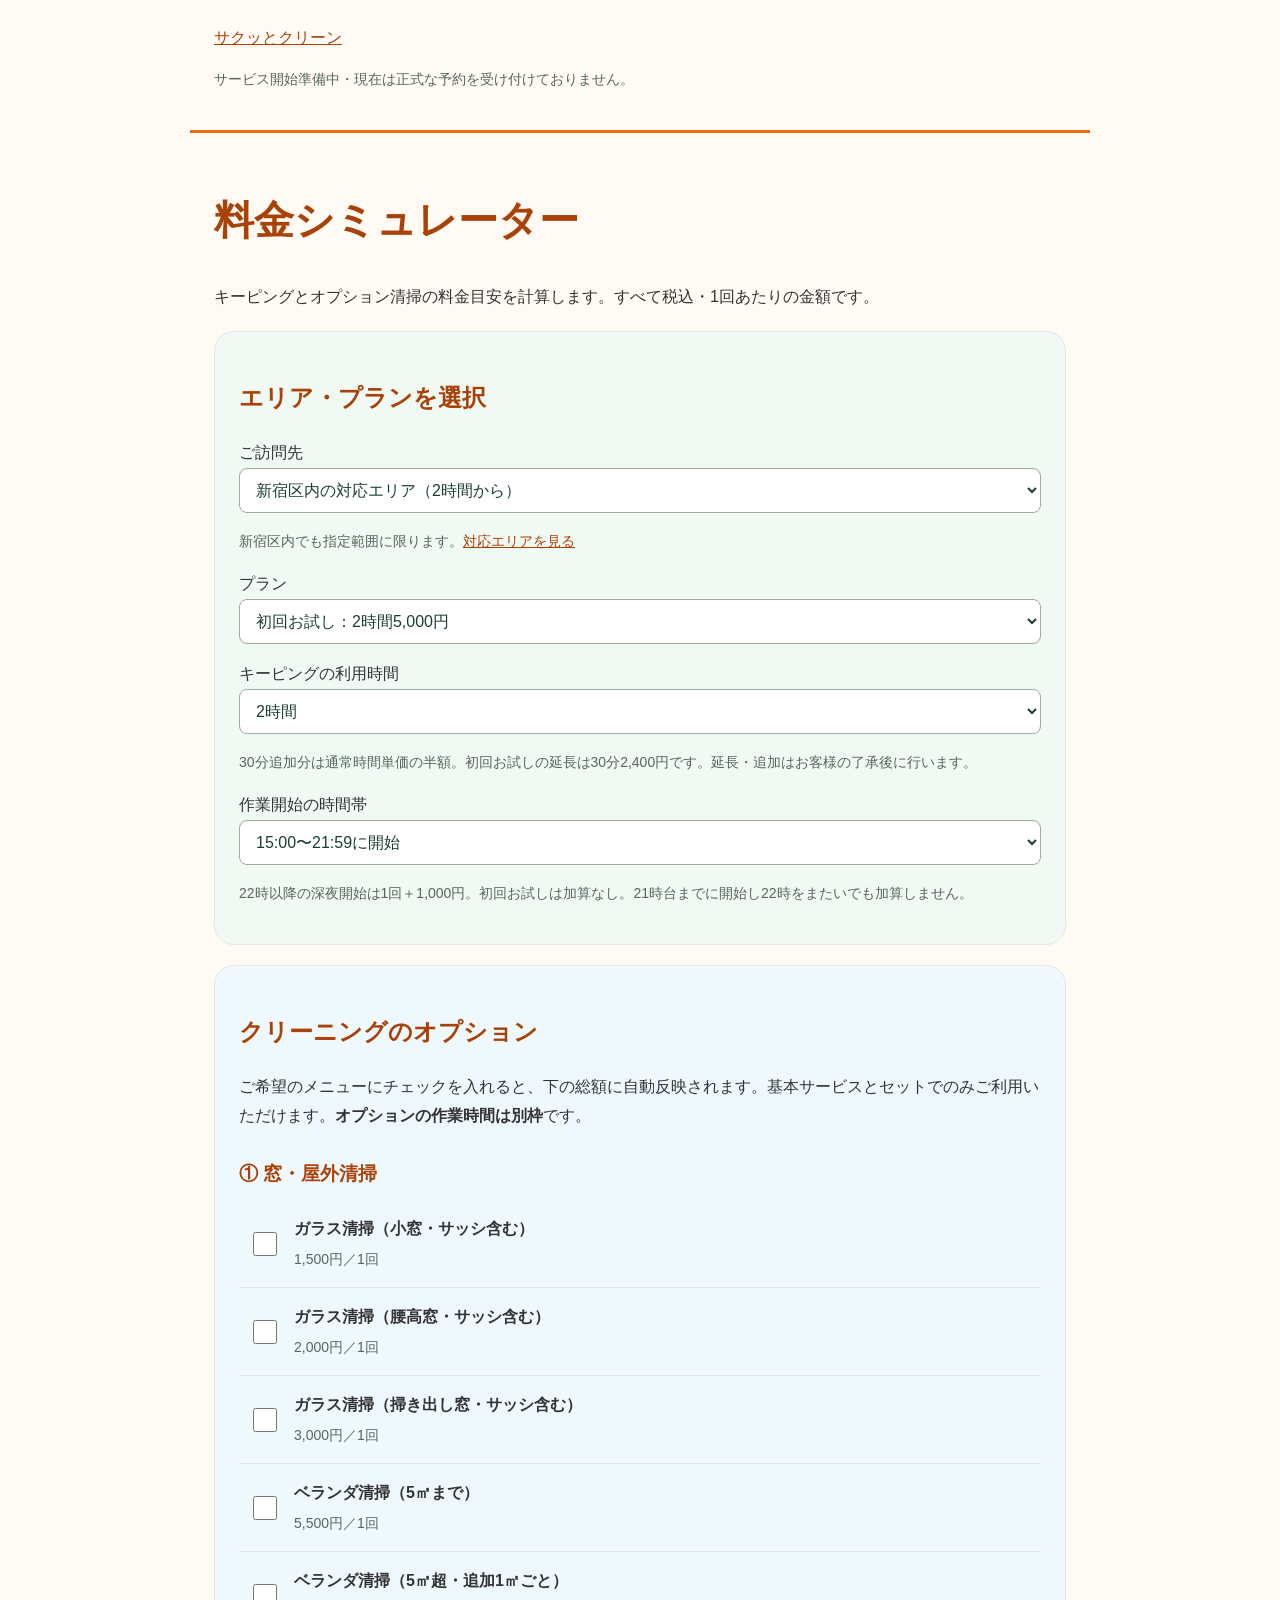
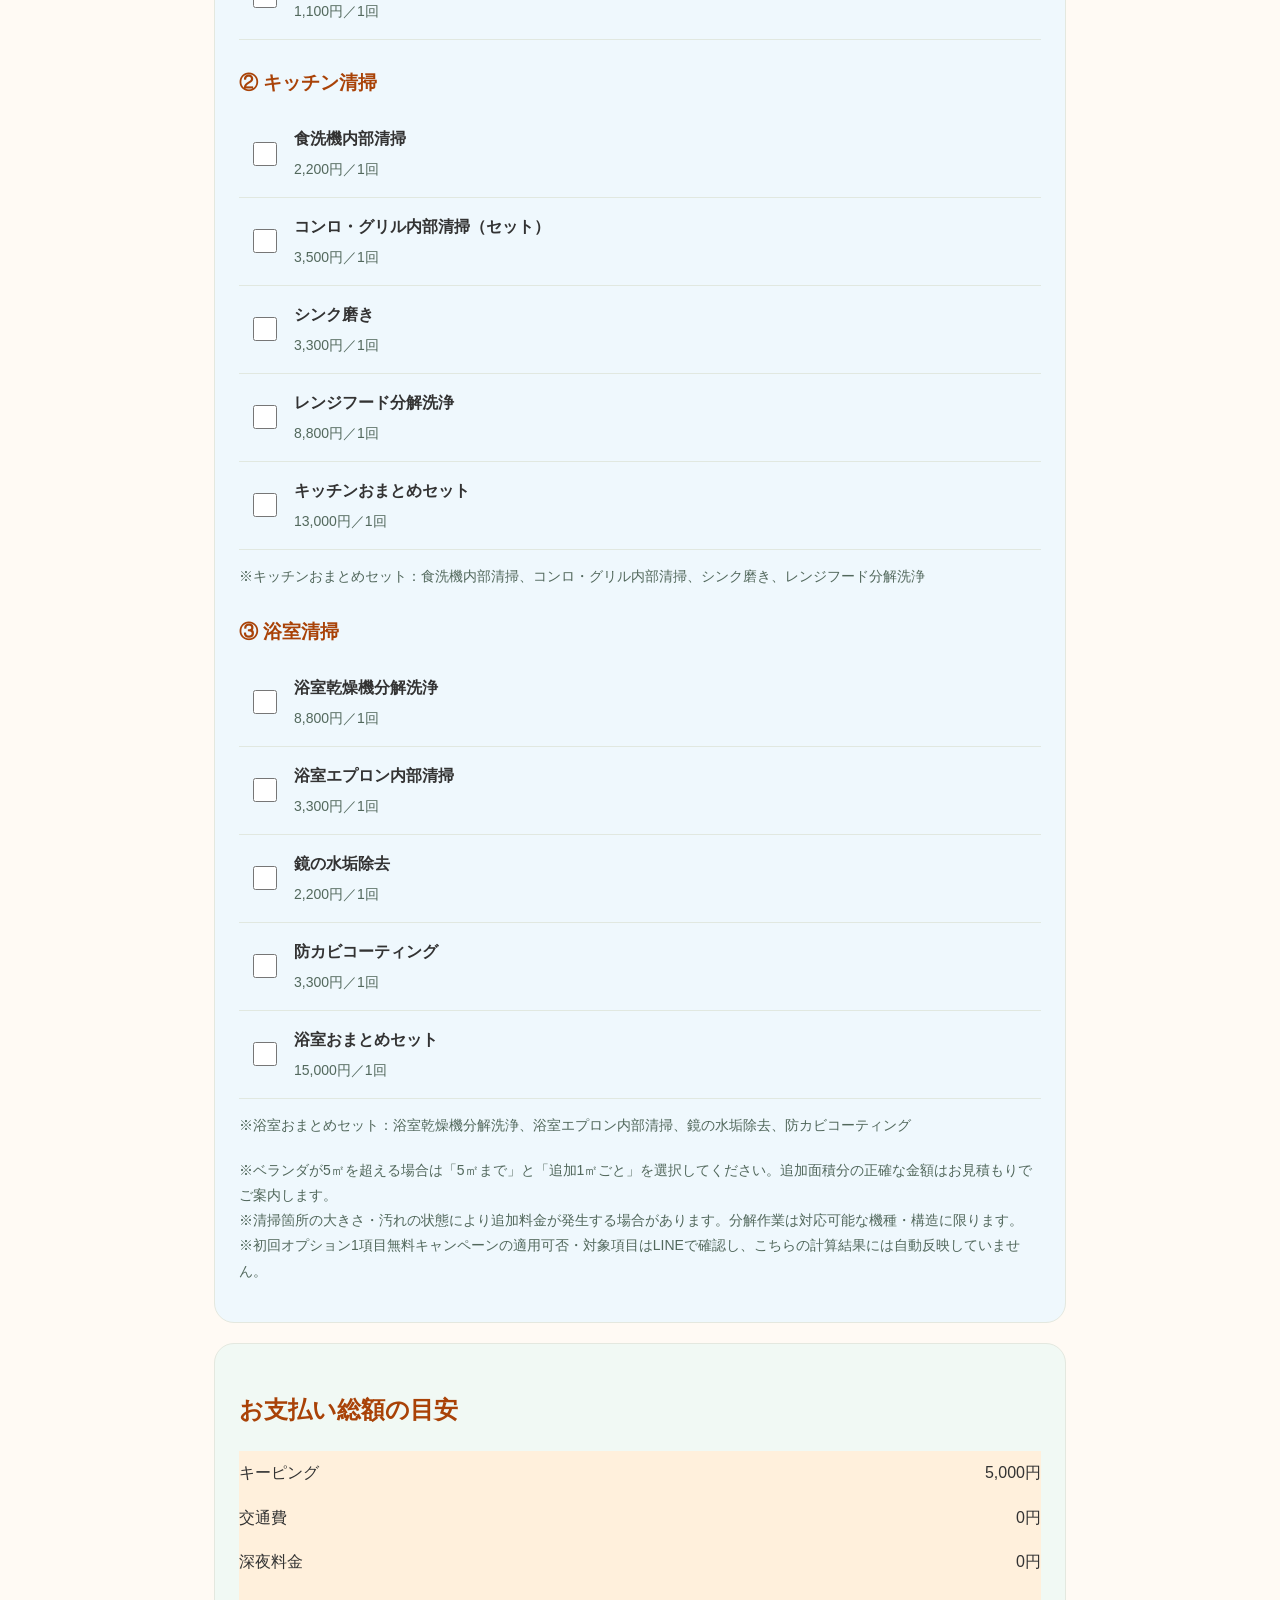
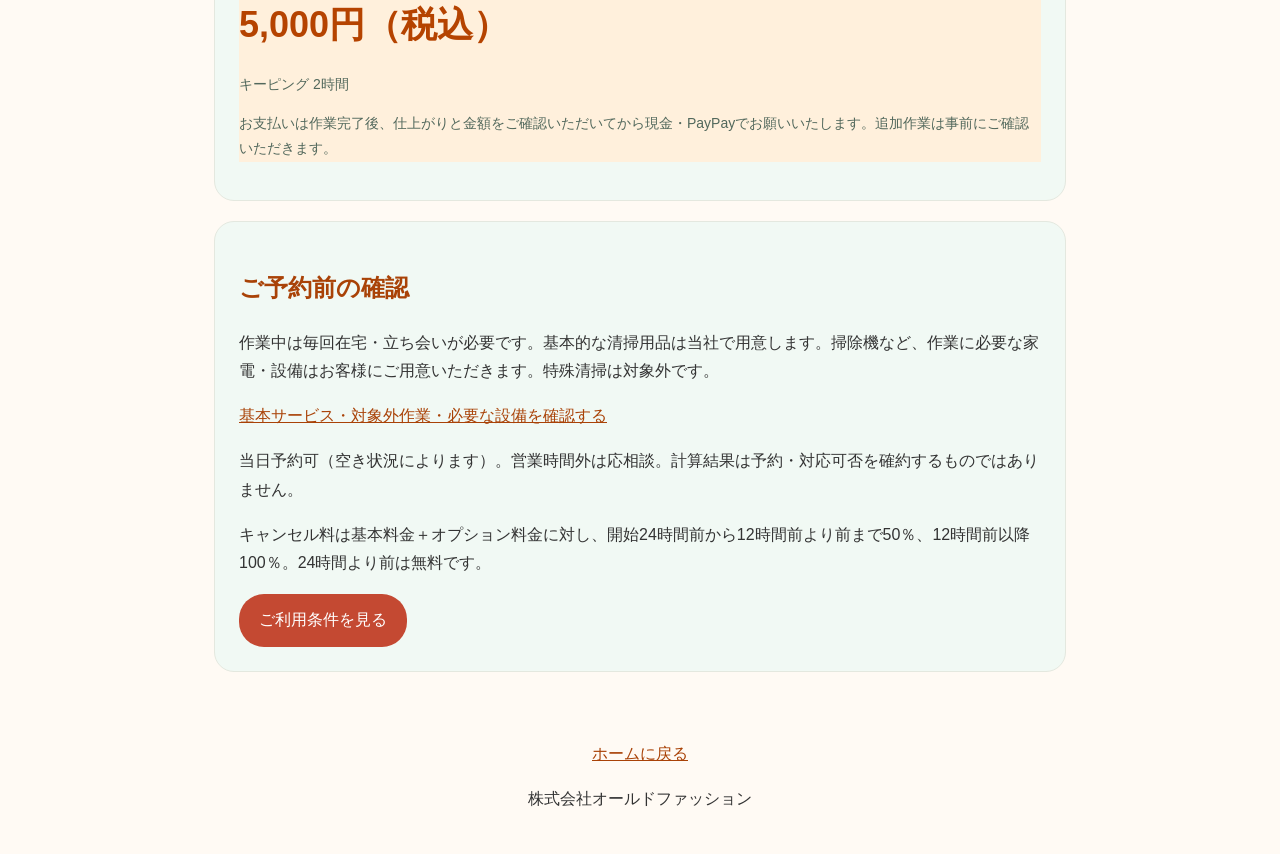
==== commit b7306ae7: "Update estimate calculator with checkbox option pricing and post-service payment" ====
--- a/estimate.html
+++ b/estimate.html
@@ -1,6 +1,8 @@
-<!doctype html><html lang="ja"><head><meta charset="utf-8"><meta name="viewport" content="width=device-width,initial-scale=1"><title>料金シミュレーター｜サクッとクリーン</title><style>body{margin:0;background:#f4f7f3;color:#1c3d35;font:16px/1.8 sans-serif}*{box-sizing:border-box}header,main{max-width:900px;margin:auto;padding:24px}a{color:#28654e}h1{font-size:clamp(26px,5vw,40px)}.panel{background:white;padding:24px;border:1px solid #d8e2d8;border-radius:16px;margin:20px 0}label{display:block;margin:16px 0}select{display:block;width:100%;font:inherit;padding:12px;border:1px solid #9cac9d;border-radius:8px;background:white;color:#1c3d35}input[type=number]{font:inherit;width:75px;padding:8px;border:1px solid #9cac9d;border-radius:6px}.option{display:flex;align-items:center;justify-content:space-between;gap:12px;border-bottom:1px solid #e1e8e0;padding:12px 0}.option label{margin:0}.small{font-size:14px;color:#52685c}.total{font-size:36px;font-weight:bold;margin:8px 0}dl{margin:0}dl div{display:flex;justify-content:space-between;gap:12px;padding:8px 0}dd{margin:0}.warning{color:#8b3d1c}footer{padding:24px;text-align:center}a.button{display:inline-block;background:#397d67;color:white;padding:12px 20px;border-radius:8px;text-decoration:none}@media(max-width:500px){main,header{padding:16px}.panel{padding:18px}}body{background:#fffaf7}.panel{border-radius:20px;border-color:#e4e8df}.panel:nth-of-type(1){background:#f1f9f4}.total{color:#a83c28}a.button{background:#c44932;border-radius:25px}header{border-bottom:1px solid #eee}#calculator>.panel:nth-child(2){background:#eff8fd}select:focus,input:focus{outline:3px solid #ebad83;outline-offset:2px}body{color:#333!important;background:#fffaf4!important}h1,h2{color:#a94207!important}a{color:#a94207}header{border-bottom:3px solid #f56b09!important}button,.btn{background:#c84b00!important}#result{border-color:#f0ba88!important;background:#fff0dc!important}#total{color:#b54300!important}</style></head><body><header><a href="index.html">サクッとクリーン</a><p class="small">サービス開始準備中・現在は正式な予約を受け付けておりません。</p></header><main><h1>料金シミュレーター</h1><p>キーピングとオプション清掃の料金目安を計算します。すべて税込・1回あたりの金額です。</p><form id="calculator"><div class="panel"><h2>エリア・プランを選択</h2><label for="area">ご訪問先<select id="area"><option value="other">新宿区内の対応エリア（2時間から）</option><option value="center">歌舞伎町周辺（1時間対象か住所確認が必要）</option><option value="outside">新宿区外</option><option value="unknown">対応範囲が分からない</option></select></label><p class="small">新宿区内でも指定範囲に限ります。<a href="index.html#area">対応エリアを見る</a></p><label for="plan">プラン<select id="plan"><option value="trial">初回お試し：2時間5,000円</option><option value="single">単発：1時間4,800円</option><option value="monthly">定期・月2回：1時間4,620円</option><option value="weekly">定期・週1回以上：1時間4,290円</option></select></label><label for="hours">キーピングの利用時間<select id="hours"></select></label><p class="small">30分追加分は通常時間単価の半額。初回お試しの延長は30分2,400円です。延長・追加はお客様の了承後に行います。</p><label for="start">作業開始の時間帯<select id="start"><option value="day">15:00〜21:59に開始</option><option value="night">22:00〜翌2:59に開始</option><option value="consult">営業時間外に開始（応相談）</option></select></label><p class="small">22時以降の深夜開始は1回＋1,000円。初回お試しは加算なし。21時台までに開始し22時をまたいでも加算しません。</p></div><div class="panel"><h2>クリーニングのオプション</h2><p>キーピングとセットでのみご利用いただけます。<strong>作業時間は別枠</strong>で、所要時間は内容を確認してご案内します。</p><div class="option"><label for="opt0">レンジフード分解洗浄<br><span class="small">8,800円／1回</span></label><input id="opt0" class="opt" type="number" min="0" max="10" step="1" value="0" data-price="8800" aria-label="レンジフード分解洗浄の数量"></div><div class="option"><label for="opt1">食洗機清掃<br><span class="small">2,200円／1回</span></label><input id="opt1" class="opt" type="number" min="0" max="10" step="1" value="0" data-price="2200" aria-label="食洗機清掃の数量"></div><div class="option"><label for="opt2">浴室乾燥機清掃<br><span class="small">8,800円／1回</span></label><input id="opt2" class="opt" type="number" min="0" max="10" step="1" value="0" data-price="8800" aria-label="浴室乾燥機清掃の数量"></div><div class="option"><label for="opt3">浴室エプロン内部清掃<br><span class="small">3,300円／1回</span></label><input id="opt3" class="opt" type="number" min="0" max="10" step="1" value="0" data-price="3300" aria-label="浴室エプロン内部清掃の数量"></div><div class="option"><label for="opt4">浴室鏡の水垢除去<br><span class="small">2,200円／1回</span></label><input id="opt4" class="opt" type="number" min="0" max="10" step="1" value="0" data-price="2200" aria-label="浴室鏡の水垢除去の数量"></div><div class="option"><label for="opt5">換気口清掃<br><span class="small">2,200円／1回</span></label><input id="opt5" class="opt" type="number" min="0" max="10" step="1" value="0" data-price="2200" aria-label="換気口清掃の数量"></div><div class="option"><label for="opt6">浴室防カビコート<br><span class="small">3,300円／1回</span></label><input id="opt6" class="opt" type="number" min="0" max="10" step="1" value="0" data-price="3300" aria-label="浴室防カビコートの数量"></div></div></form><section class="panel" aria-live="polite" aria-atomic="true"><h2>お支払い総額の目安</h2><p id="message"></p><div id="result"><dl id="breakdown"></dl><p class="total" id="total"></p><p class="small" id="duration"></p><p class="small">現金・PayPayで、訪問時に内容と金額を確認して作業開始前にお支払い。追加作業は事前確認します。</p></div></section><div class="panel"><h2>ご予約前の確認</h2><p>作業中は毎回在宅・立ち会いが必要です。基本的な清掃用品は当社で用意します。掃除機など、作業に必要な家電・設備はお客様にご用意いただきます。特殊清掃は対象外です。</p><p><a href="index.html#service-scope">基本サービス・対象外作業・必要な設備を確認する</a></p><p>当日予約可（空き状況によります）。営業時間外は応相談。計算結果は予約・対応可否を確約するものではありません。</p><p>キャンセル料は基本料金＋オプション料金に対し、開始24時間前から12時間前より前まで50％、12時間前以降100％。24時間より前は無料です。</p><a class="button" href="index.html#terms">ご利用条件を見る</a></div><noscript>料金計算にはJavaScriptを有効にしてください。料金表はトップページで確認できます。</noscript></main><footer><a href="index.html">ホームに戻る</a><p>株式会社オールドファッション</p></footer><script>function quote(plan,hours,night,options){const rates={trial:4800,single:4800,monthly:4620,weekly:4290};const base=plan==='trial'?5000+Math.max(0,hours-2)*4800:hours*rates[plan];const travel=plan==='single'?1100:0;const late=night&&plan!=='trial'?1000:0;return {base,travel,late,options,total:base+travel+late+options};}
+<!doctype html><html lang="ja"><head><meta charset="utf-8"><meta name="viewport" content="width=device-width,initial-scale=1"><title>料金シミュレーター｜サクッとクリーン</title><style>body{margin:0;background:#f4f7f3;color:#1c3d35;font:16px/1.8 sans-serif}*{box-sizing:border-box}header,main{max-width:900px;margin:auto;padding:24px}a{color:#28654e}h1{font-size:clamp(26px,5vw,40px)}.panel{background:white;padding:24px;border:1px solid #d8e2d8;border-radius:16px;margin:20px 0}label{display:block;margin:16px 0}select{display:block;width:100%;font:inherit;padding:12px;border:1px solid #9cac9d;border-radius:8px;background:white;color:#1c3d35}input[type=number]{font:inherit;width:75px;padding:8px;border:1px solid #9cac9d;border-radius:6px}.option{display:flex;align-items:center;justify-content:space-between;gap:12px;border-bottom:1px solid #e1e8e0;padding:12px 0}.option label{margin:0}.small{font-size:14px;color:#52685c}.total{font-size:36px;font-weight:bold;margin:8px 0}dl{margin:0}dl div{display:flex;justify-content:space-between;gap:12px;padding:8px 0}dd{margin:0}.warning{color:#8b3d1c}footer{padding:24px;text-align:center}a.button{display:inline-block;background:#397d67;color:white;padding:12px 20px;border-radius:8px;text-decoration:none}@media(max-width:500px){main,header{padding:16px}.panel{padding:18px}}body{background:#fffaf7}.panel{border-radius:20px;border-color:#e4e8df}.panel:nth-of-type(1){background:#f1f9f4}.total{color:#a83c28}a.button{background:#c44932;border-radius:25px}header{border-bottom:1px solid #eee}#calculator>.panel:nth-child(2){background:#eff8fd}select:focus,input:focus{outline:3px solid #ebad83;outline-offset:2px}body{color:#333!important;background:#fffaf4!important}h1,h2{color:#a94207!important}a{color:#a94207}header{border-bottom:3px solid #f56b09!important}button,.btn{background:#c84b00!important}#result{border-color:#f0ba88!important;background:#fff0dc!important}#total{color:#b54300!important}.option-category{margin:26px 0 10px;color:#a94207}.option-check{display:flex;align-items:center;gap:14px;padding:15px 10px;margin:0;border-bottom:1px solid #e1e8e0;cursor:pointer}.option-check:has(input:checked){background:#fff0df;border-radius:8px}.option-check input{width:24px;height:24px;flex:0 0 24px;accent-color:#c84b00}.option-copy{display:flex;flex-direction:column;gap:3px}.option-copy strong{font-size:16px}.option-copy .small{font-size:14px}
+</style></head><body><header><a href="index.html">サクッとクリーン</a><p class="small">サービス開始準備中・現在は正式な予約を受け付けておりません。</p></header><main><h1>料金シミュレーター</h1><p>キーピングとオプション清掃の料金目安を計算します。すべて税込・1回あたりの金額です。</p><form id="calculator"><div class="panel"><h2>エリア・プランを選択</h2><label for="area">ご訪問先<select id="area"><option value="other">新宿区内の対応エリア（2時間から）</option><option value="center">新宿区内の一部地域（1時間対象か住所確認が必要）</option><option value="outside">新宿区外</option><option value="unknown">対応範囲が分からない</option></select></label><p class="small">新宿区内でも指定範囲に限ります。<a href="index.html#area">対応エリアを見る</a></p><label for="plan">プラン<select id="plan"><option value="trial">初回お試し：2時間5,000円</option><option value="single">単発：1時間4,800円</option><option value="monthly">定期・月2回：1時間4,620円</option><option value="weekly">定期・週1回以上：1時間4,290円</option></select></label><label for="hours">キーピングの利用時間<select id="hours"></select></label><p class="small">30分追加分は通常時間単価の半額。初回お試しの延長は30分2,400円です。延長・追加はお客様の了承後に行います。</p><label for="start">作業開始の時間帯<select id="start"><option value="day">15:00〜21:59に開始</option><option value="night">22:00〜翌2:59に開始</option><option value="consult">営業時間外に開始（応相談）</option></select></label><p class="small">22時以降の深夜開始は1回＋1,000円。初回お試しは加算なし。21時台までに開始し22時をまたいでも加算しません。</p></div><div class="panel"><h2>クリーニングのオプション</h2><p>ご希望のメニューにチェックを入れると、下の総額に自動反映されます。基本サービスとセットでのみご利用いただけます。<strong>オプションの作業時間は別枠</strong>です。</p><h3 class="option-category">① 窓・屋外清掃</h3><label class="option-check"><input class="opt" type="checkbox" id="opt0" data-price="1500" data-name="ガラス清掃（小窓・サッシ含む）" data-group="other" ><span class="option-copy"><strong>ガラス清掃（小窓・サッシ含む）</strong><span class="small">1,500円／1回</span></span></label><label class="option-check"><input class="opt" type="checkbox" id="opt1" data-price="2000" data-name="ガラス清掃（腰高窓・サッシ含む）" data-group="other" ><span class="option-copy"><strong>ガラス清掃（腰高窓・サッシ含む）</strong><span class="small">2,000円／1回</span></span></label><label class="option-check"><input class="opt" type="checkbox" id="opt2" data-price="3000" data-name="ガラス清掃（掃き出し窓・サッシ含む）" data-group="other" ><span class="option-copy"><strong>ガラス清掃（掃き出し窓・サッシ含む）</strong><span class="small">3,000円／1回</span></span></label><label class="option-check"><input class="opt" type="checkbox" id="opt3" data-price="5500" data-name="ベランダ清掃（5㎡まで）" data-group="other" ><span class="option-copy"><strong>ベランダ清掃（5㎡まで）</strong><span class="small">5,500円／1回</span></span></label><label class="option-check"><input class="opt" type="checkbox" id="opt4" data-price="1100" data-name="ベランダ清掃（5㎡超・追加1㎡ごと）" data-group="other" ><span class="option-copy"><strong>ベランダ清掃（5㎡超・追加1㎡ごと）</strong><span class="small">1,100円／1回</span></span></label><h3 class="option-category">② キッチン清掃</h3><label class="option-check"><input class="opt" type="checkbox" id="opt5" data-price="2200" data-name="食洗機内部清掃" data-group="kitchen" ><span class="option-copy"><strong>食洗機内部清掃</strong><span class="small">2,200円／1回</span></span></label><label class="option-check"><input class="opt" type="checkbox" id="opt6" data-price="3500" data-name="コンロ・グリル内部清掃（セット）" data-group="kitchen" ><span class="option-copy"><strong>コンロ・グリル内部清掃（セット）</strong><span class="small">3,500円／1回</span></span></label><label class="option-check"><input class="opt" type="checkbox" id="opt7" data-price="3300" data-name="シンク磨き" data-group="kitchen" ><span class="option-copy"><strong>シンク磨き</strong><span class="small">3,300円／1回</span></span></label><label class="option-check"><input class="opt" type="checkbox" id="opt8" data-price="8800" data-name="レンジフード分解洗浄" data-group="kitchen" ><span class="option-copy"><strong>レンジフード分解洗浄</strong><span class="small">8,800円／1回</span></span></label><label class="option-check"><input class="opt" type="checkbox" id="opt9" data-price="13000" data-name="キッチンおまとめセット" data-group="kitchen" data-bundle="true"><span class="option-copy"><strong>キッチンおまとめセット</strong><span class="small">13,000円／1回</span></span></label><p class="small">※キッチンおまとめセット：食洗機内部清掃、コンロ・グリル内部清掃、シンク磨き、レンジフード分解洗浄</p><h3 class="option-category">③ 浴室清掃</h3><label class="option-check"><input class="opt" type="checkbox" id="opt10" data-price="8800" data-name="浴室乾燥機分解洗浄" data-group="bath" ><span class="option-copy"><strong>浴室乾燥機分解洗浄</strong><span class="small">8,800円／1回</span></span></label><label class="option-check"><input class="opt" type="checkbox" id="opt11" data-price="3300" data-name="浴室エプロン内部清掃" data-group="bath" ><span class="option-copy"><strong>浴室エプロン内部清掃</strong><span class="small">3,300円／1回</span></span></label><label class="option-check"><input class="opt" type="checkbox" id="opt12" data-price="2200" data-name="鏡の水垢除去" data-group="bath" ><span class="option-copy"><strong>鏡の水垢除去</strong><span class="small">2,200円／1回</span></span></label><label class="option-check"><input class="opt" type="checkbox" id="opt13" data-price="3300" data-name="防カビコーティング" data-group="bath" ><span class="option-copy"><strong>防カビコーティング</strong><span class="small">3,300円／1回</span></span></label><label class="option-check"><input class="opt" type="checkbox" id="opt14" data-price="15000" data-name="浴室おまとめセット" data-group="bath" data-bundle="true"><span class="option-copy"><strong>浴室おまとめセット</strong><span class="small">15,000円／1回</span></span></label><p class="small">※浴室おまとめセット：浴室乾燥機分解洗浄、浴室エプロン内部清掃、鏡の水垢除去、防カビコーティング</p><p class="small" style="margin-top:20px">※ベランダが5㎡を超える場合は「5㎡まで」と「追加1㎡ごと」を選択してください。追加面積分の正確な金額はお見積もりでご案内します。<br>※清掃箇所の大きさ・汚れの状態により追加料金が発生する場合があります。分解作業は対応可能な機種・構造に限ります。<br>※初回オプション1項目無料キャンペーンの適用可否・対象項目はLINEで確認し、こちらの計算結果には自動反映していません。</p></div></form><section class="panel" aria-live="polite" aria-atomic="true"><h2>お支払い総額の目安</h2><p id="message"></p><div id="result"><dl id="breakdown"></dl><p class="total" id="total"></p><p class="small" id="duration"></p><p class="small">お支払いは作業完了後、仕上がりと金額をご確認いただいてから現金・PayPayでお願いいたします。追加作業は事前にご確認いただきます。</p></div></section><div class="panel"><h2>ご予約前の確認</h2><p>作業中は毎回在宅・立ち会いが必要です。基本的な清掃用品は当社で用意します。掃除機など、作業に必要な家電・設備はお客様にご用意いただきます。特殊清掃は対象外です。</p><p><a href="index.html#service-scope">基本サービス・対象外作業・必要な設備を確認する</a></p><p>当日予約可（空き状況によります）。営業時間外は応相談。計算結果は予約・対応可否を確約するものではありません。</p><p>キャンセル料は基本料金＋オプション料金に対し、開始24時間前から12時間前より前まで50％、12時間前以降100％。24時間より前は無料です。</p><a class="button" href="index.html#terms">ご利用条件を見る</a></div><noscript>料金計算にはJavaScriptを有効にしてください。料金表はトップページで確認できます。</noscript></main><footer><a href="index.html">ホームに戻る</a><p>株式会社オールドファッション</p></footer><script>function quote(plan,hours,night,options){const rates={trial:4800,single:4800,monthly:4620,weekly:4290};const base=plan==='trial'?5000+Math.max(0,hours-2)*4800:hours*rates[plan];const travel=plan==='single'?1100:0;const late=night&&plan!=='trial'?1000:0;return {base,travel,late,options,total:base+travel+late+options};}
 const el=id=>document.getElementById(id),money=n=>n.toLocaleString('ja-JP')+'円';
 function setHours(){const old=Number(el('hours').value)||2;const min=el('plan').value==='trial'?2:el('area').value==='center'?1:2;el('hours').innerHTML='';for(let h=min;h<=6;h+=.5){const o=document.createElement('option');o.value=h;o.textContent=h+'時間';el('hours').append(o)}el('hours').value=Math.max(min,old)}
-function render(){const area=el('area').value,start=el('start').value;let message='';if(area==='outside')message='新宿区外は対応しておりません。';else if(area==='unknown')message='町名・丁目・番地で対応範囲をご確認ください。';else if(start==='consult')message='営業時間外は応相談です。開始時間と料金を個別に確認してご案内します。';const inputs=[...document.querySelectorAll('.opt')];if(inputs.some(i=>!i.validity.valid||i.value===''))message='オプション数量は0〜10の整数で入力してください。';el('message').textContent=message;el('result').hidden=Boolean(message);if(message)return;const hours=Number(el('hours').value);const options=inputs.reduce((n,i)=>n+Number(i.value)*Number(i.dataset.price),0);const r=quote(el('plan').value,hours,start==='night',options);el('breakdown').innerHTML=[['キーピング',r.base],['クリーニングのオプション',r.options],['交通費',r.travel],['深夜料金',r.late]].map(([k,v])=>'<div><dt>'+k+'</dt><dd>'+money(v)+'</dd></div>').join('');el('total').textContent=money(r.total)+'（税込）';el('duration').textContent='キーピング '+hours+'時間'+(options?' ＋ オプション作業（別枠・所要時間は確認後にご案内）':'')+(area==='center'?'。1時間プランの対象住所は予約前に確認します。':'');}
-el('plan').addEventListener('change',()=>{setHours();render()});el('area').addEventListener('change',()=>{setHours();render()});el('calculator').addEventListener('input',render);el('calculator').addEventListener('change',render);el('calculator').addEventListener('submit',e=>e.preventDefault());setHours();render();
+function render(){const area=el('area').value,start=el('start').value;let message='';if(area==='outside')message='新宿区外は対応しておりません。';else if(area==='unknown')message='町名・丁目・番地で対応範囲をご確認ください。';else if(start==='consult')message='営業時間外は応相談です。開始時間と料金を個別に確認してご案内します。';const inputs=[...document.querySelectorAll('.opt')];el('message').textContent=message;el('result').hidden=Boolean(message);if(message)return;const hours=Number(el('hours').value);const selected=inputs.filter(i=>i.checked);const options=selected.reduce((n,i)=>n+Number(i.dataset.price),0);const r=quote(el('plan').value,hours,start==='night',options);
+el('breakdown').innerHTML=[['キーピング',r.base],...selected.map(i=>[i.dataset.name,Number(i.dataset.price)]),['交通費',r.travel],['深夜料金',r.late]].map(([k,v])=>'<div><dt>'+k+'</dt><dd>'+money(v)+'</dd></div>').join('');el('total').textContent=money(r.total)+'（税込）';el('duration').textContent='キーピング '+hours+'時間'+(options?' ＋ オプション作業（別枠・所要時間は確認後にご案内）':'')+(area==='center'?'。1時間プランの対象住所は予約前に確認します。':'');}
+el('plan').addEventListener('change',()=>{setHours();render()});el('area').addEventListener('change',()=>{setHours();render()});el('calculator').addEventListener('input',e=>{if(e.target.matches('.opt')){const current=e.target;const group=current.dataset.group;if(group!=='other'&&current.checked){document.querySelectorAll('.opt').forEach(i=>{if(i!==current&&i.dataset.group===group&&(current.dataset.bundle==='true'||i.dataset.bundle==='true'))i.checked=false})}}render()});el('calculator').addEventListener('change',render);el('calculator').addEventListener('submit',e=>e.preventDefault());setHours();render();
 </script></body></html>
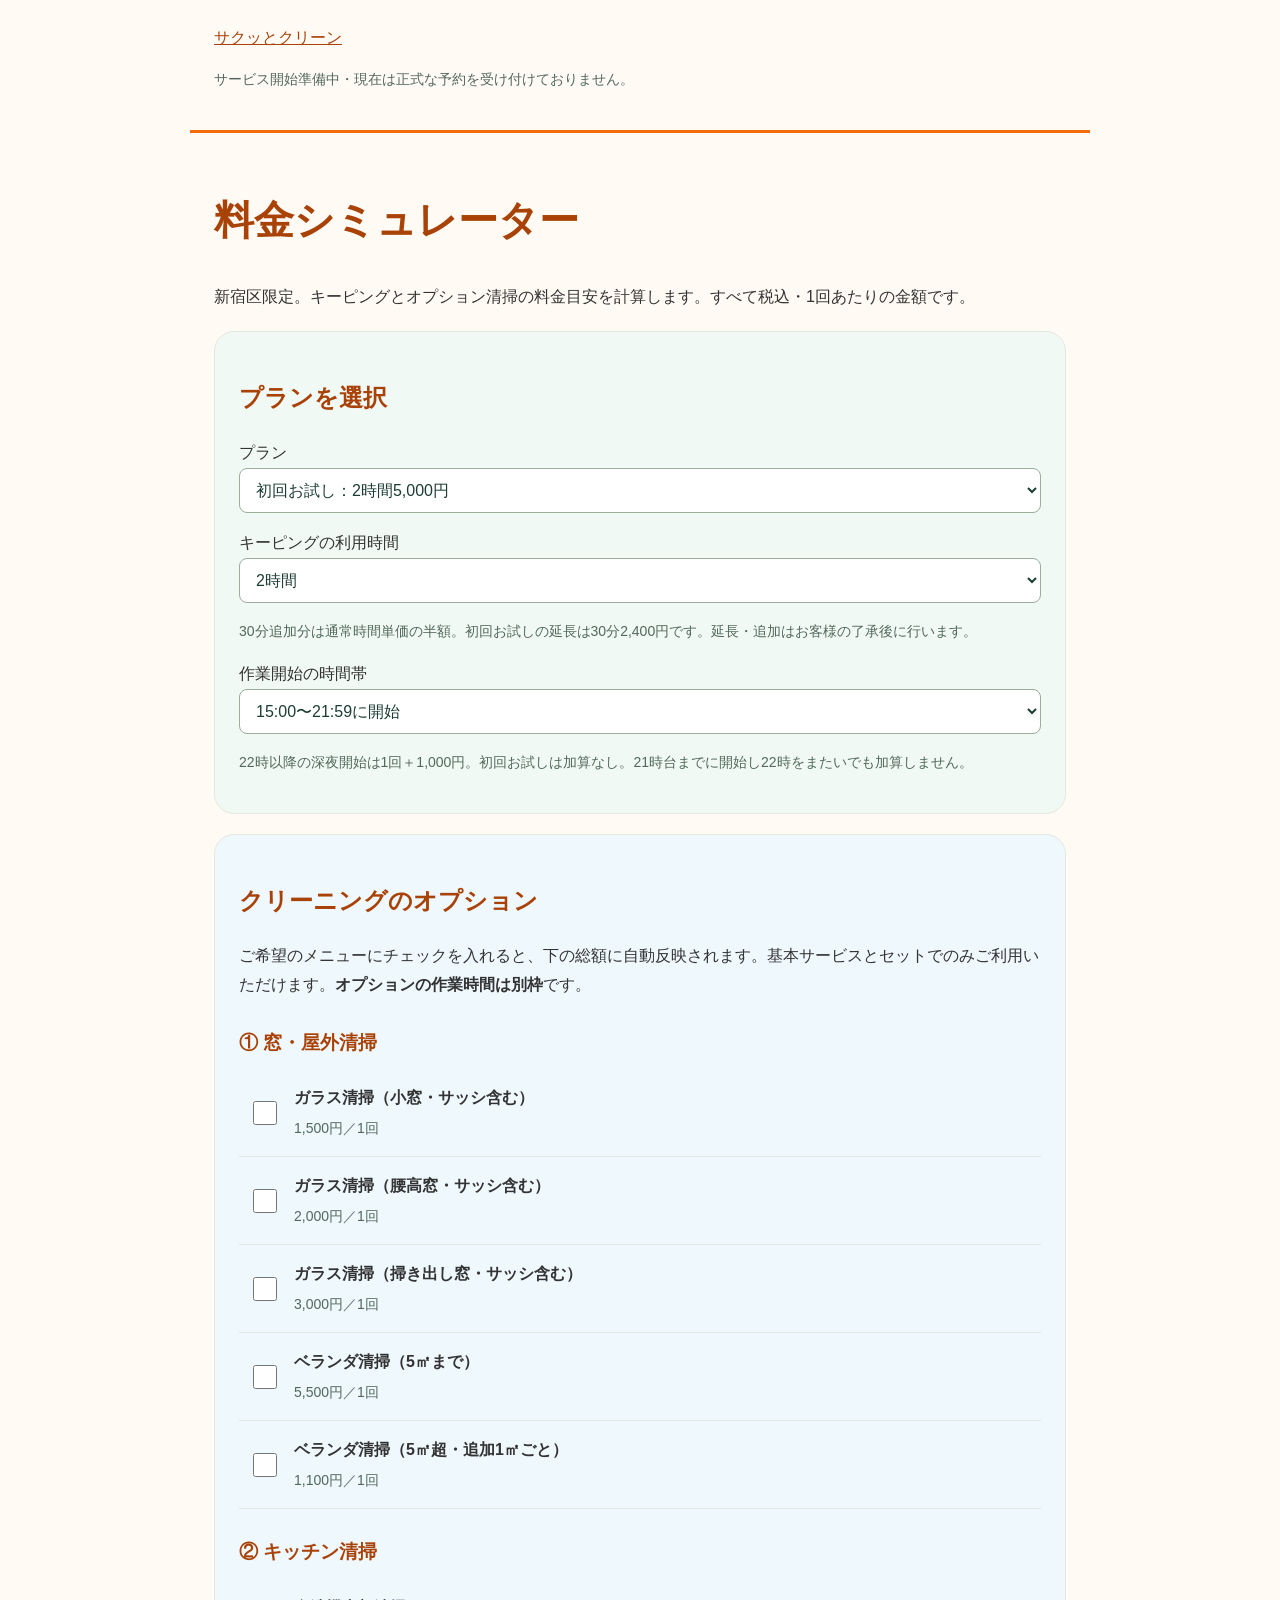
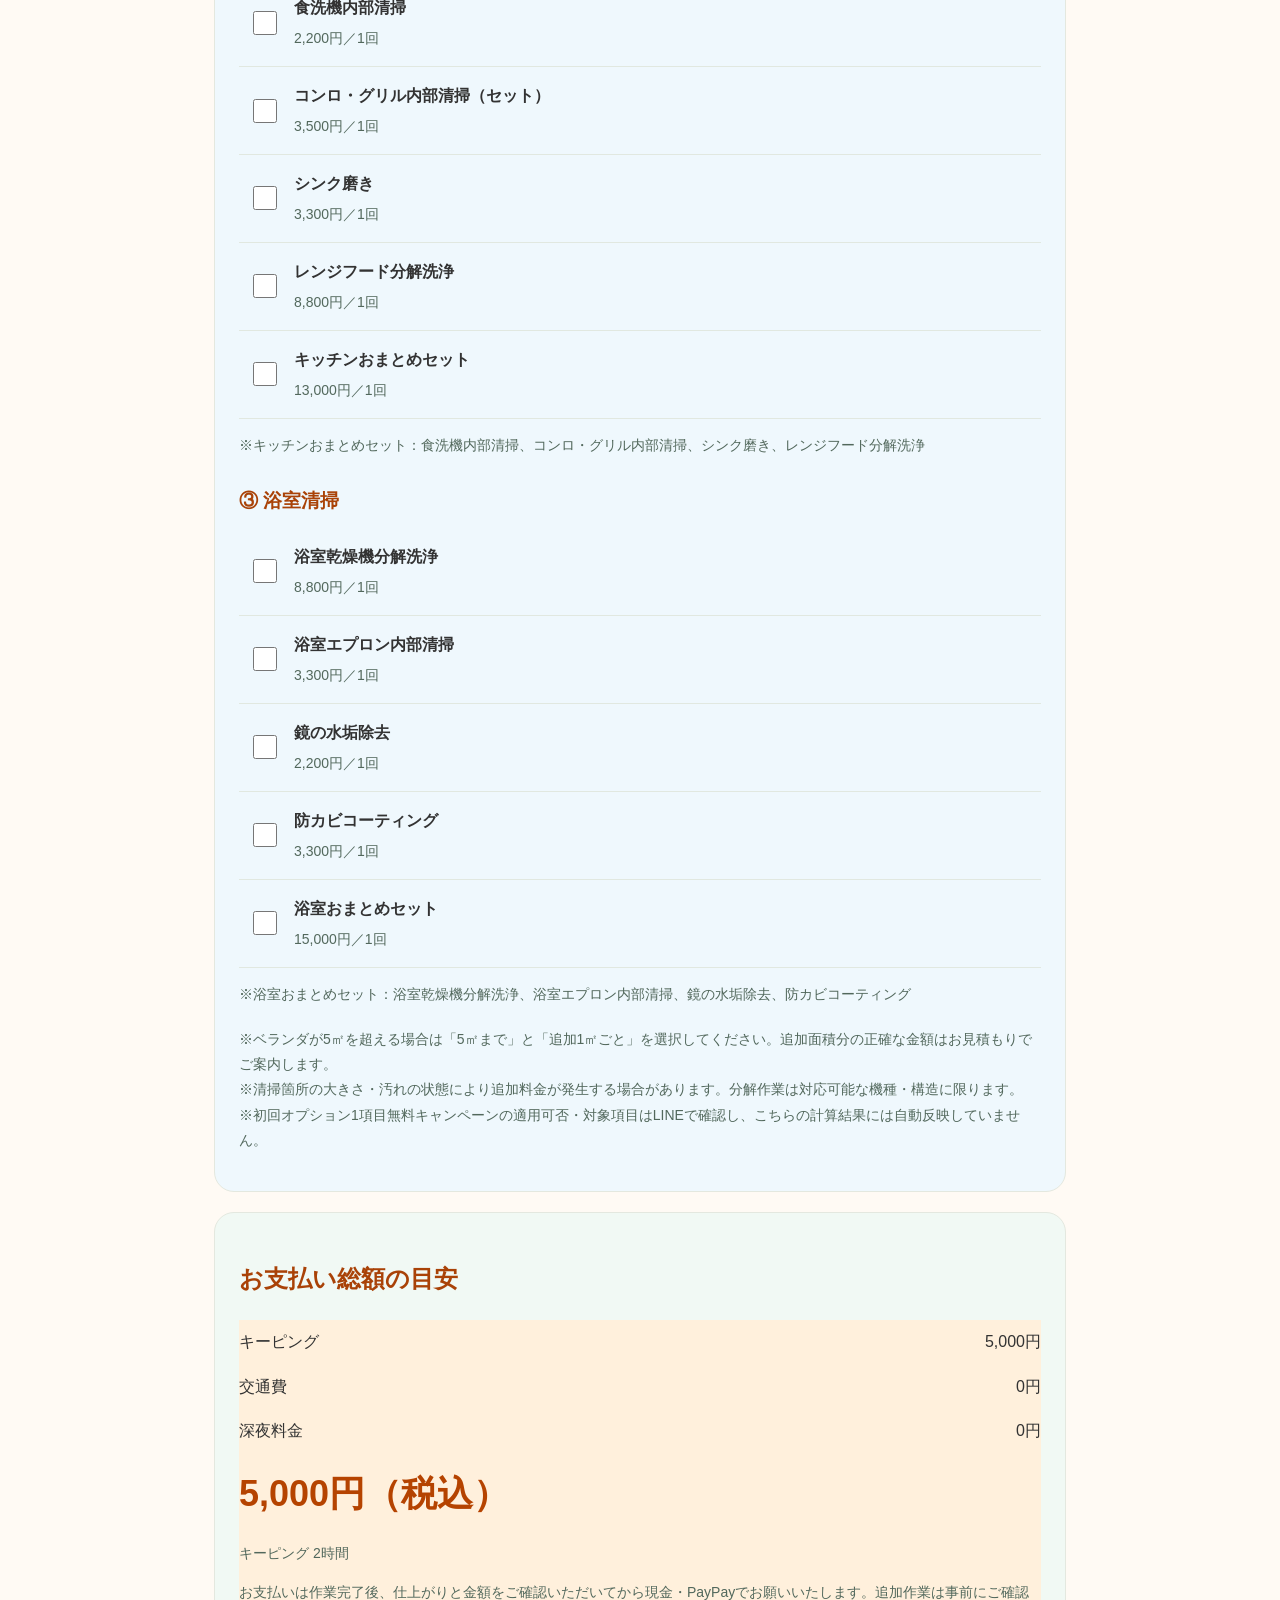
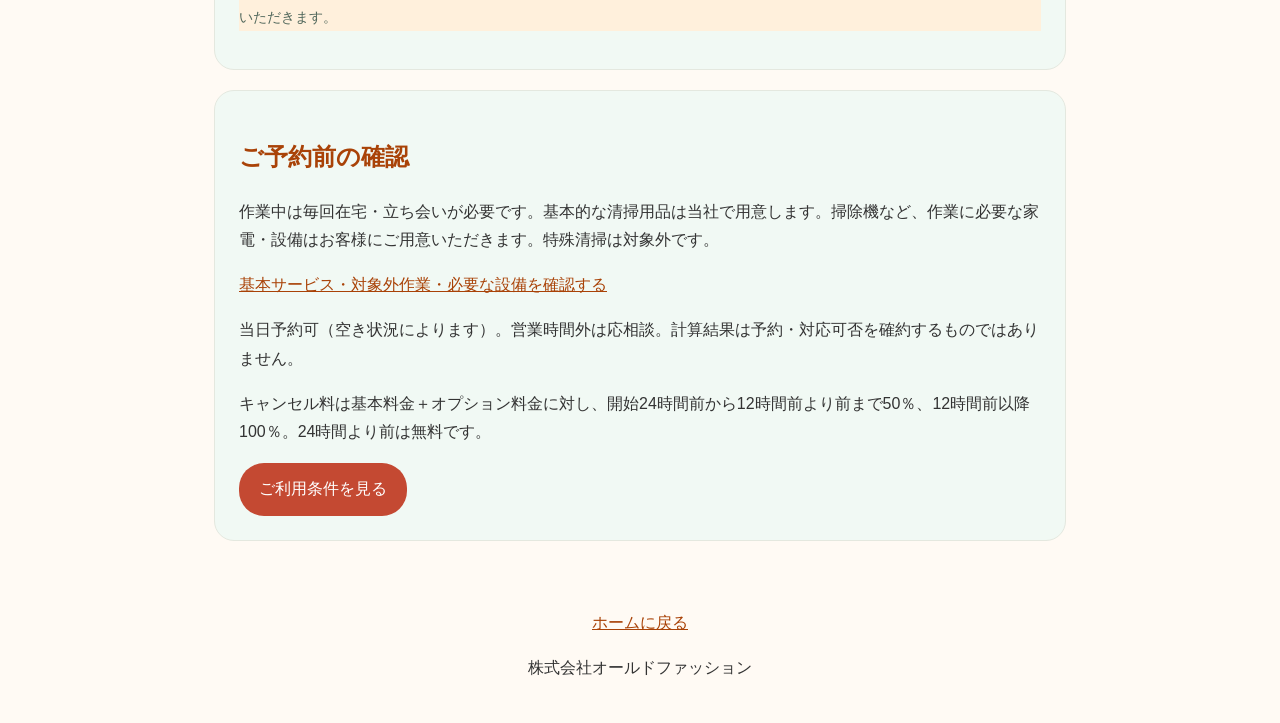
==== commit f4a538d4: "Remove area selector from Shinjuku-only price calculator" ====
--- a/estimate.html
+++ b/estimate.html
@@ -1,8 +1,8 @@
 <!doctype html><html lang="ja"><head><meta charset="utf-8"><meta name="viewport" content="width=device-width,initial-scale=1"><title>料金シミュレーター｜サクッとクリーン</title><style>body{margin:0;background:#f4f7f3;color:#1c3d35;font:16px/1.8 sans-serif}*{box-sizing:border-box}header,main{max-width:900px;margin:auto;padding:24px}a{color:#28654e}h1{font-size:clamp(26px,5vw,40px)}.panel{background:white;padding:24px;border:1px solid #d8e2d8;border-radius:16px;margin:20px 0}label{display:block;margin:16px 0}select{display:block;width:100%;font:inherit;padding:12px;border:1px solid #9cac9d;border-radius:8px;background:white;color:#1c3d35}input[type=number]{font:inherit;width:75px;padding:8px;border:1px solid #9cac9d;border-radius:6px}.option{display:flex;align-items:center;justify-content:space-between;gap:12px;border-bottom:1px solid #e1e8e0;padding:12px 0}.option label{margin:0}.small{font-size:14px;color:#52685c}.total{font-size:36px;font-weight:bold;margin:8px 0}dl{margin:0}dl div{display:flex;justify-content:space-between;gap:12px;padding:8px 0}dd{margin:0}.warning{color:#8b3d1c}footer{padding:24px;text-align:center}a.button{display:inline-block;background:#397d67;color:white;padding:12px 20px;border-radius:8px;text-decoration:none}@media(max-width:500px){main,header{padding:16px}.panel{padding:18px}}body{background:#fffaf7}.panel{border-radius:20px;border-color:#e4e8df}.panel:nth-of-type(1){background:#f1f9f4}.total{color:#a83c28}a.button{background:#c44932;border-radius:25px}header{border-bottom:1px solid #eee}#calculator>.panel:nth-child(2){background:#eff8fd}select:focus,input:focus{outline:3px solid #ebad83;outline-offset:2px}body{color:#333!important;background:#fffaf4!important}h1,h2{color:#a94207!important}a{color:#a94207}header{border-bottom:3px solid #f56b09!important}button,.btn{background:#c84b00!important}#result{border-color:#f0ba88!important;background:#fff0dc!important}#total{color:#b54300!important}.option-category{margin:26px 0 10px;color:#a94207}.option-check{display:flex;align-items:center;gap:14px;padding:15px 10px;margin:0;border-bottom:1px solid #e1e8e0;cursor:pointer}.option-check:has(input:checked){background:#fff0df;border-radius:8px}.option-check input{width:24px;height:24px;flex:0 0 24px;accent-color:#c84b00}.option-copy{display:flex;flex-direction:column;gap:3px}.option-copy strong{font-size:16px}.option-copy .small{font-size:14px}
-</style></head><body><header><a href="index.html">サクッとクリーン</a><p class="small">サービス開始準備中・現在は正式な予約を受け付けておりません。</p></header><main><h1>料金シミュレーター</h1><p>キーピングとオプション清掃の料金目安を計算します。すべて税込・1回あたりの金額です。</p><form id="calculator"><div class="panel"><h2>エリア・プランを選択</h2><label for="area">ご訪問先<select id="area"><option value="other">新宿区内の対応エリア（2時間から）</option><option value="center">新宿区内の一部地域（1時間対象か住所確認が必要）</option><option value="outside">新宿区外</option><option value="unknown">対応範囲が分からない</option></select></label><p class="small">新宿区内でも指定範囲に限ります。<a href="index.html#area">対応エリアを見る</a></p><label for="plan">プラン<select id="plan"><option value="trial">初回お試し：2時間5,000円</option><option value="single">単発：1時間4,800円</option><option value="monthly">定期・月2回：1時間4,620円</option><option value="weekly">定期・週1回以上：1時間4,290円</option></select></label><label for="hours">キーピングの利用時間<select id="hours"></select></label><p class="small">30分追加分は通常時間単価の半額。初回お試しの延長は30分2,400円です。延長・追加はお客様の了承後に行います。</p><label for="start">作業開始の時間帯<select id="start"><option value="day">15:00〜21:59に開始</option><option value="night">22:00〜翌2:59に開始</option><option value="consult">営業時間外に開始（応相談）</option></select></label><p class="small">22時以降の深夜開始は1回＋1,000円。初回お試しは加算なし。21時台までに開始し22時をまたいでも加算しません。</p></div><div class="panel"><h2>クリーニングのオプション</h2><p>ご希望のメニューにチェックを入れると、下の総額に自動反映されます。基本サービスとセットでのみご利用いただけます。<strong>オプションの作業時間は別枠</strong>です。</p><h3 class="option-category">① 窓・屋外清掃</h3><label class="option-check"><input class="opt" type="checkbox" id="opt0" data-price="1500" data-name="ガラス清掃（小窓・サッシ含む）" data-group="other" ><span class="option-copy"><strong>ガラス清掃（小窓・サッシ含む）</strong><span class="small">1,500円／1回</span></span></label><label class="option-check"><input class="opt" type="checkbox" id="opt1" data-price="2000" data-name="ガラス清掃（腰高窓・サッシ含む）" data-group="other" ><span class="option-copy"><strong>ガラス清掃（腰高窓・サッシ含む）</strong><span class="small">2,000円／1回</span></span></label><label class="option-check"><input class="opt" type="checkbox" id="opt2" data-price="3000" data-name="ガラス清掃（掃き出し窓・サッシ含む）" data-group="other" ><span class="option-copy"><strong>ガラス清掃（掃き出し窓・サッシ含む）</strong><span class="small">3,000円／1回</span></span></label><label class="option-check"><input class="opt" type="checkbox" id="opt3" data-price="5500" data-name="ベランダ清掃（5㎡まで）" data-group="other" ><span class="option-copy"><strong>ベランダ清掃（5㎡まで）</strong><span class="small">5,500円／1回</span></span></label><label class="option-check"><input class="opt" type="checkbox" id="opt4" data-price="1100" data-name="ベランダ清掃（5㎡超・追加1㎡ごと）" data-group="other" ><span class="option-copy"><strong>ベランダ清掃（5㎡超・追加1㎡ごと）</strong><span class="small">1,100円／1回</span></span></label><h3 class="option-category">② キッチン清掃</h3><label class="option-check"><input class="opt" type="checkbox" id="opt5" data-price="2200" data-name="食洗機内部清掃" data-group="kitchen" ><span class="option-copy"><strong>食洗機内部清掃</strong><span class="small">2,200円／1回</span></span></label><label class="option-check"><input class="opt" type="checkbox" id="opt6" data-price="3500" data-name="コンロ・グリル内部清掃（セット）" data-group="kitchen" ><span class="option-copy"><strong>コンロ・グリル内部清掃（セット）</strong><span class="small">3,500円／1回</span></span></label><label class="option-check"><input class="opt" type="checkbox" id="opt7" data-price="3300" data-name="シンク磨き" data-group="kitchen" ><span class="option-copy"><strong>シンク磨き</strong><span class="small">3,300円／1回</span></span></label><label class="option-check"><input class="opt" type="checkbox" id="opt8" data-price="8800" data-name="レンジフード分解洗浄" data-group="kitchen" ><span class="option-copy"><strong>レンジフード分解洗浄</strong><span class="small">8,800円／1回</span></span></label><label class="option-check"><input class="opt" type="checkbox" id="opt9" data-price="13000" data-name="キッチンおまとめセット" data-group="kitchen" data-bundle="true"><span class="option-copy"><strong>キッチンおまとめセット</strong><span class="small">13,000円／1回</span></span></label><p class="small">※キッチンおまとめセット：食洗機内部清掃、コンロ・グリル内部清掃、シンク磨き、レンジフード分解洗浄</p><h3 class="option-category">③ 浴室清掃</h3><label class="option-check"><input class="opt" type="checkbox" id="opt10" data-price="8800" data-name="浴室乾燥機分解洗浄" data-group="bath" ><span class="option-copy"><strong>浴室乾燥機分解洗浄</strong><span class="small">8,800円／1回</span></span></label><label class="option-check"><input class="opt" type="checkbox" id="opt11" data-price="3300" data-name="浴室エプロン内部清掃" data-group="bath" ><span class="option-copy"><strong>浴室エプロン内部清掃</strong><span class="small">3,300円／1回</span></span></label><label class="option-check"><input class="opt" type="checkbox" id="opt12" data-price="2200" data-name="鏡の水垢除去" data-group="bath" ><span class="option-copy"><strong>鏡の水垢除去</strong><span class="small">2,200円／1回</span></span></label><label class="option-check"><input class="opt" type="checkbox" id="opt13" data-price="3300" data-name="防カビコーティング" data-group="bath" ><span class="option-copy"><strong>防カビコーティング</strong><span class="small">3,300円／1回</span></span></label><label class="option-check"><input class="opt" type="checkbox" id="opt14" data-price="15000" data-name="浴室おまとめセット" data-group="bath" data-bundle="true"><span class="option-copy"><strong>浴室おまとめセット</strong><span class="small">15,000円／1回</span></span></label><p class="small">※浴室おまとめセット：浴室乾燥機分解洗浄、浴室エプロン内部清掃、鏡の水垢除去、防カビコーティング</p><p class="small" style="margin-top:20px">※ベランダが5㎡を超える場合は「5㎡まで」と「追加1㎡ごと」を選択してください。追加面積分の正確な金額はお見積もりでご案内します。<br>※清掃箇所の大きさ・汚れの状態により追加料金が発生する場合があります。分解作業は対応可能な機種・構造に限ります。<br>※初回オプション1項目無料キャンペーンの適用可否・対象項目はLINEで確認し、こちらの計算結果には自動反映していません。</p></div></form><section class="panel" aria-live="polite" aria-atomic="true"><h2>お支払い総額の目安</h2><p id="message"></p><div id="result"><dl id="breakdown"></dl><p class="total" id="total"></p><p class="small" id="duration"></p><p class="small">お支払いは作業完了後、仕上がりと金額をご確認いただいてから現金・PayPayでお願いいたします。追加作業は事前にご確認いただきます。</p></div></section><div class="panel"><h2>ご予約前の確認</h2><p>作業中は毎回在宅・立ち会いが必要です。基本的な清掃用品は当社で用意します。掃除機など、作業に必要な家電・設備はお客様にご用意いただきます。特殊清掃は対象外です。</p><p><a href="index.html#service-scope">基本サービス・対象外作業・必要な設備を確認する</a></p><p>当日予約可（空き状況によります）。営業時間外は応相談。計算結果は予約・対応可否を確約するものではありません。</p><p>キャンセル料は基本料金＋オプション料金に対し、開始24時間前から12時間前より前まで50％、12時間前以降100％。24時間より前は無料です。</p><a class="button" href="index.html#terms">ご利用条件を見る</a></div><noscript>料金計算にはJavaScriptを有効にしてください。料金表はトップページで確認できます。</noscript></main><footer><a href="index.html">ホームに戻る</a><p>株式会社オールドファッション</p></footer><script>function quote(plan,hours,night,options){const rates={trial:4800,single:4800,monthly:4620,weekly:4290};const base=plan==='trial'?5000+Math.max(0,hours-2)*4800:hours*rates[plan];const travel=plan==='single'?1100:0;const late=night&&plan!=='trial'?1000:0;return {base,travel,late,options,total:base+travel+late+options};}
+</style></head><body><header><a href="index.html">サクッとクリーン</a><p class="small">サービス開始準備中・現在は正式な予約を受け付けておりません。</p></header><main><h1>料金シミュレーター</h1><p>新宿区限定。キーピングとオプション清掃の料金目安を計算します。すべて税込・1回あたりの金額です。</p><form id="calculator"><div class="panel"><h2>プランを選択</h2><label for="plan">プラン<select id="plan"><option value="trial">初回お試し：2時間5,000円</option><option value="single">単発：1時間4,800円</option><option value="monthly">定期・月2回：1時間4,620円</option><option value="weekly">定期・週1回以上：1時間4,290円</option></select></label><label for="hours">キーピングの利用時間<select id="hours"></select></label><p class="small">30分追加分は通常時間単価の半額。初回お試しの延長は30分2,400円です。延長・追加はお客様の了承後に行います。</p><label for="start">作業開始の時間帯<select id="start"><option value="day">15:00〜21:59に開始</option><option value="night">22:00〜翌2:59に開始</option><option value="consult">営業時間外に開始（応相談）</option></select></label><p class="small">22時以降の深夜開始は1回＋1,000円。初回お試しは加算なし。21時台までに開始し22時をまたいでも加算しません。</p></div><div class="panel"><h2>クリーニングのオプション</h2><p>ご希望のメニューにチェックを入れると、下の総額に自動反映されます。基本サービスとセットでのみご利用いただけます。<strong>オプションの作業時間は別枠</strong>です。</p><h3 class="option-category">① 窓・屋外清掃</h3><label class="option-check"><input class="opt" type="checkbox" id="opt0" data-price="1500" data-name="ガラス清掃（小窓・サッシ含む）" data-group="other" ><span class="option-copy"><strong>ガラス清掃（小窓・サッシ含む）</strong><span class="small">1,500円／1回</span></span></label><label class="option-check"><input class="opt" type="checkbox" id="opt1" data-price="2000" data-name="ガラス清掃（腰高窓・サッシ含む）" data-group="other" ><span class="option-copy"><strong>ガラス清掃（腰高窓・サッシ含む）</strong><span class="small">2,000円／1回</span></span></label><label class="option-check"><input class="opt" type="checkbox" id="opt2" data-price="3000" data-name="ガラス清掃（掃き出し窓・サッシ含む）" data-group="other" ><span class="option-copy"><strong>ガラス清掃（掃き出し窓・サッシ含む）</strong><span class="small">3,000円／1回</span></span></label><label class="option-check"><input class="opt" type="checkbox" id="opt3" data-price="5500" data-name="ベランダ清掃（5㎡まで）" data-group="other" ><span class="option-copy"><strong>ベランダ清掃（5㎡まで）</strong><span class="small">5,500円／1回</span></span></label><label class="option-check"><input class="opt" type="checkbox" id="opt4" data-price="1100" data-name="ベランダ清掃（5㎡超・追加1㎡ごと）" data-group="other" ><span class="option-copy"><strong>ベランダ清掃（5㎡超・追加1㎡ごと）</strong><span class="small">1,100円／1回</span></span></label><h3 class="option-category">② キッチン清掃</h3><label class="option-check"><input class="opt" type="checkbox" id="opt5" data-price="2200" data-name="食洗機内部清掃" data-group="kitchen" ><span class="option-copy"><strong>食洗機内部清掃</strong><span class="small">2,200円／1回</span></span></label><label class="option-check"><input class="opt" type="checkbox" id="opt6" data-price="3500" data-name="コンロ・グリル内部清掃（セット）" data-group="kitchen" ><span class="option-copy"><strong>コンロ・グリル内部清掃（セット）</strong><span class="small">3,500円／1回</span></span></label><label class="option-check"><input class="opt" type="checkbox" id="opt7" data-price="3300" data-name="シンク磨き" data-group="kitchen" ><span class="option-copy"><strong>シンク磨き</strong><span class="small">3,300円／1回</span></span></label><label class="option-check"><input class="opt" type="checkbox" id="opt8" data-price="8800" data-name="レンジフード分解洗浄" data-group="kitchen" ><span class="option-copy"><strong>レンジフード分解洗浄</strong><span class="small">8,800円／1回</span></span></label><label class="option-check"><input class="opt" type="checkbox" id="opt9" data-price="13000" data-name="キッチンおまとめセット" data-group="kitchen" data-bundle="true"><span class="option-copy"><strong>キッチンおまとめセット</strong><span class="small">13,000円／1回</span></span></label><p class="small">※キッチンおまとめセット：食洗機内部清掃、コンロ・グリル内部清掃、シンク磨き、レンジフード分解洗浄</p><h3 class="option-category">③ 浴室清掃</h3><label class="option-check"><input class="opt" type="checkbox" id="opt10" data-price="8800" data-name="浴室乾燥機分解洗浄" data-group="bath" ><span class="option-copy"><strong>浴室乾燥機分解洗浄</strong><span class="small">8,800円／1回</span></span></label><label class="option-check"><input class="opt" type="checkbox" id="opt11" data-price="3300" data-name="浴室エプロン内部清掃" data-group="bath" ><span class="option-copy"><strong>浴室エプロン内部清掃</strong><span class="small">3,300円／1回</span></span></label><label class="option-check"><input class="opt" type="checkbox" id="opt12" data-price="2200" data-name="鏡の水垢除去" data-group="bath" ><span class="option-copy"><strong>鏡の水垢除去</strong><span class="small">2,200円／1回</span></span></label><label class="option-check"><input class="opt" type="checkbox" id="opt13" data-price="3300" data-name="防カビコーティング" data-group="bath" ><span class="option-copy"><strong>防カビコーティング</strong><span class="small">3,300円／1回</span></span></label><label class="option-check"><input class="opt" type="checkbox" id="opt14" data-price="15000" data-name="浴室おまとめセット" data-group="bath" data-bundle="true"><span class="option-copy"><strong>浴室おまとめセット</strong><span class="small">15,000円／1回</span></span></label><p class="small">※浴室おまとめセット：浴室乾燥機分解洗浄、浴室エプロン内部清掃、鏡の水垢除去、防カビコーティング</p><p class="small" style="margin-top:20px">※ベランダが5㎡を超える場合は「5㎡まで」と「追加1㎡ごと」を選択してください。追加面積分の正確な金額はお見積もりでご案内します。<br>※清掃箇所の大きさ・汚れの状態により追加料金が発生する場合があります。分解作業は対応可能な機種・構造に限ります。<br>※初回オプション1項目無料キャンペーンの適用可否・対象項目はLINEで確認し、こちらの計算結果には自動反映していません。</p></div></form><section class="panel" aria-live="polite" aria-atomic="true"><h2>お支払い総額の目安</h2><p id="message"></p><div id="result"><dl id="breakdown"></dl><p class="total" id="total"></p><p class="small" id="duration"></p><p class="small">お支払いは作業完了後、仕上がりと金額をご確認いただいてから現金・PayPayでお願いいたします。追加作業は事前にご確認いただきます。</p></div></section><div class="panel"><h2>ご予約前の確認</h2><p>作業中は毎回在宅・立ち会いが必要です。基本的な清掃用品は当社で用意します。掃除機など、作業に必要な家電・設備はお客様にご用意いただきます。特殊清掃は対象外です。</p><p><a href="index.html#service-scope">基本サービス・対象外作業・必要な設備を確認する</a></p><p>当日予約可（空き状況によります）。営業時間外は応相談。計算結果は予約・対応可否を確約するものではありません。</p><p>キャンセル料は基本料金＋オプション料金に対し、開始24時間前から12時間前より前まで50％、12時間前以降100％。24時間より前は無料です。</p><a class="button" href="index.html#terms">ご利用条件を見る</a></div><noscript>料金計算にはJavaScriptを有効にしてください。料金表はトップページで確認できます。</noscript></main><footer><a href="index.html">ホームに戻る</a><p>株式会社オールドファッション</p></footer><script>function quote(plan,hours,night,options){const rates={trial:4800,single:4800,monthly:4620,weekly:4290};const base=plan==='trial'?5000+Math.max(0,hours-2)*4800:hours*rates[plan];const travel=plan==='single'?1100:0;const late=night&&plan!=='trial'?1000:0;return {base,travel,late,options,total:base+travel+late+options};}
 const el=id=>document.getElementById(id),money=n=>n.toLocaleString('ja-JP')+'円';
-function setHours(){const old=Number(el('hours').value)||2;const min=el('plan').value==='trial'?2:el('area').value==='center'?1:2;el('hours').innerHTML='';for(let h=min;h<=6;h+=.5){const o=document.createElement('option');o.value=h;o.textContent=h+'時間';el('hours').append(o)}el('hours').value=Math.max(min,old)}
-function render(){const area=el('area').value,start=el('start').value;let message='';if(area==='outside')message='新宿区外は対応しておりません。';else if(area==='unknown')message='町名・丁目・番地で対応範囲をご確認ください。';else if(start==='consult')message='営業時間外は応相談です。開始時間と料金を個別に確認してご案内します。';const inputs=[...document.querySelectorAll('.opt')];el('message').textContent=message;el('result').hidden=Boolean(message);if(message)return;const hours=Number(el('hours').value);const selected=inputs.filter(i=>i.checked);const options=selected.reduce((n,i)=>n+Number(i.dataset.price),0);const r=quote(el('plan').value,hours,start==='night',options);
-el('breakdown').innerHTML=[['キーピング',r.base],...selected.map(i=>[i.dataset.name,Number(i.dataset.price)]),['交通費',r.travel],['深夜料金',r.late]].map(([k,v])=>'<div><dt>'+k+'</dt><dd>'+money(v)+'</dd></div>').join('');el('total').textContent=money(r.total)+'（税込）';el('duration').textContent='キーピング '+hours+'時間'+(options?' ＋ オプション作業（別枠・所要時間は確認後にご案内）':'')+(area==='center'?'。1時間プランの対象住所は予約前に確認します。':'');}
-el('plan').addEventListener('change',()=>{setHours();render()});el('area').addEventListener('change',()=>{setHours();render()});el('calculator').addEventListener('input',e=>{if(e.target.matches('.opt')){const current=e.target;const group=current.dataset.group;if(group!=='other'&&current.checked){document.querySelectorAll('.opt').forEach(i=>{if(i!==current&&i.dataset.group===group&&(current.dataset.bundle==='true'||i.dataset.bundle==='true'))i.checked=false})}}render()});el('calculator').addEventListener('change',render);el('calculator').addEventListener('submit',e=>e.preventDefault());setHours();render();
+function setHours(){const old=Number(el('hours').value)||2;const min=el('plan').value==='trial'?2:1;el('hours').innerHTML='';for(let h=min;h<=6;h+=.5){const o=document.createElement('option');o.value=h;o.textContent=h+'時間';el('hours').append(o)}el('hours').value=Math.max(min,old)}
+function render(){const start=el('start').value;let message='';if(start==='consult')message='営業時間外は応相談です。開始時間と料金を個別に確認してご案内します。';const inputs=[...document.querySelectorAll('.opt')];el('message').textContent=message;el('result').hidden=Boolean(message);if(message)return;const hours=Number(el('hours').value);const selected=inputs.filter(i=>i.checked);const options=selected.reduce((n,i)=>n+Number(i.dataset.price),0);const r=quote(el('plan').value,hours,start==='night',options);
+el('breakdown').innerHTML=[['キーピング',r.base],...selected.map(i=>[i.dataset.name,Number(i.dataset.price)]),['交通費',r.travel],['深夜料金',r.late]].map(([k,v])=>'<div><dt>'+k+'</dt><dd>'+money(v)+'</dd></div>').join('');el('total').textContent=money(r.total)+'（税込）';el('duration').textContent='キーピング '+hours+'時間'+(options?' ＋ オプション作業（別枠・所要時間は確認後にご案内）':'');}
+el('plan').addEventListener('change',()=>{setHours();render()});el('calculator').addEventListener('input',e=>{if(e.target.matches('.opt')){const current=e.target;const group=current.dataset.group;if(group!=='other'&&current.checked){document.querySelectorAll('.opt').forEach(i=>{if(i!==current&&i.dataset.group===group&&(current.dataset.bundle==='true'||i.dataset.bundle==='true'))i.checked=false})}}render()});el('calculator').addEventListener('change',render);el('calculator').addEventListener('submit',e=>e.preventDefault());setHours();render();
 </script></body></html>
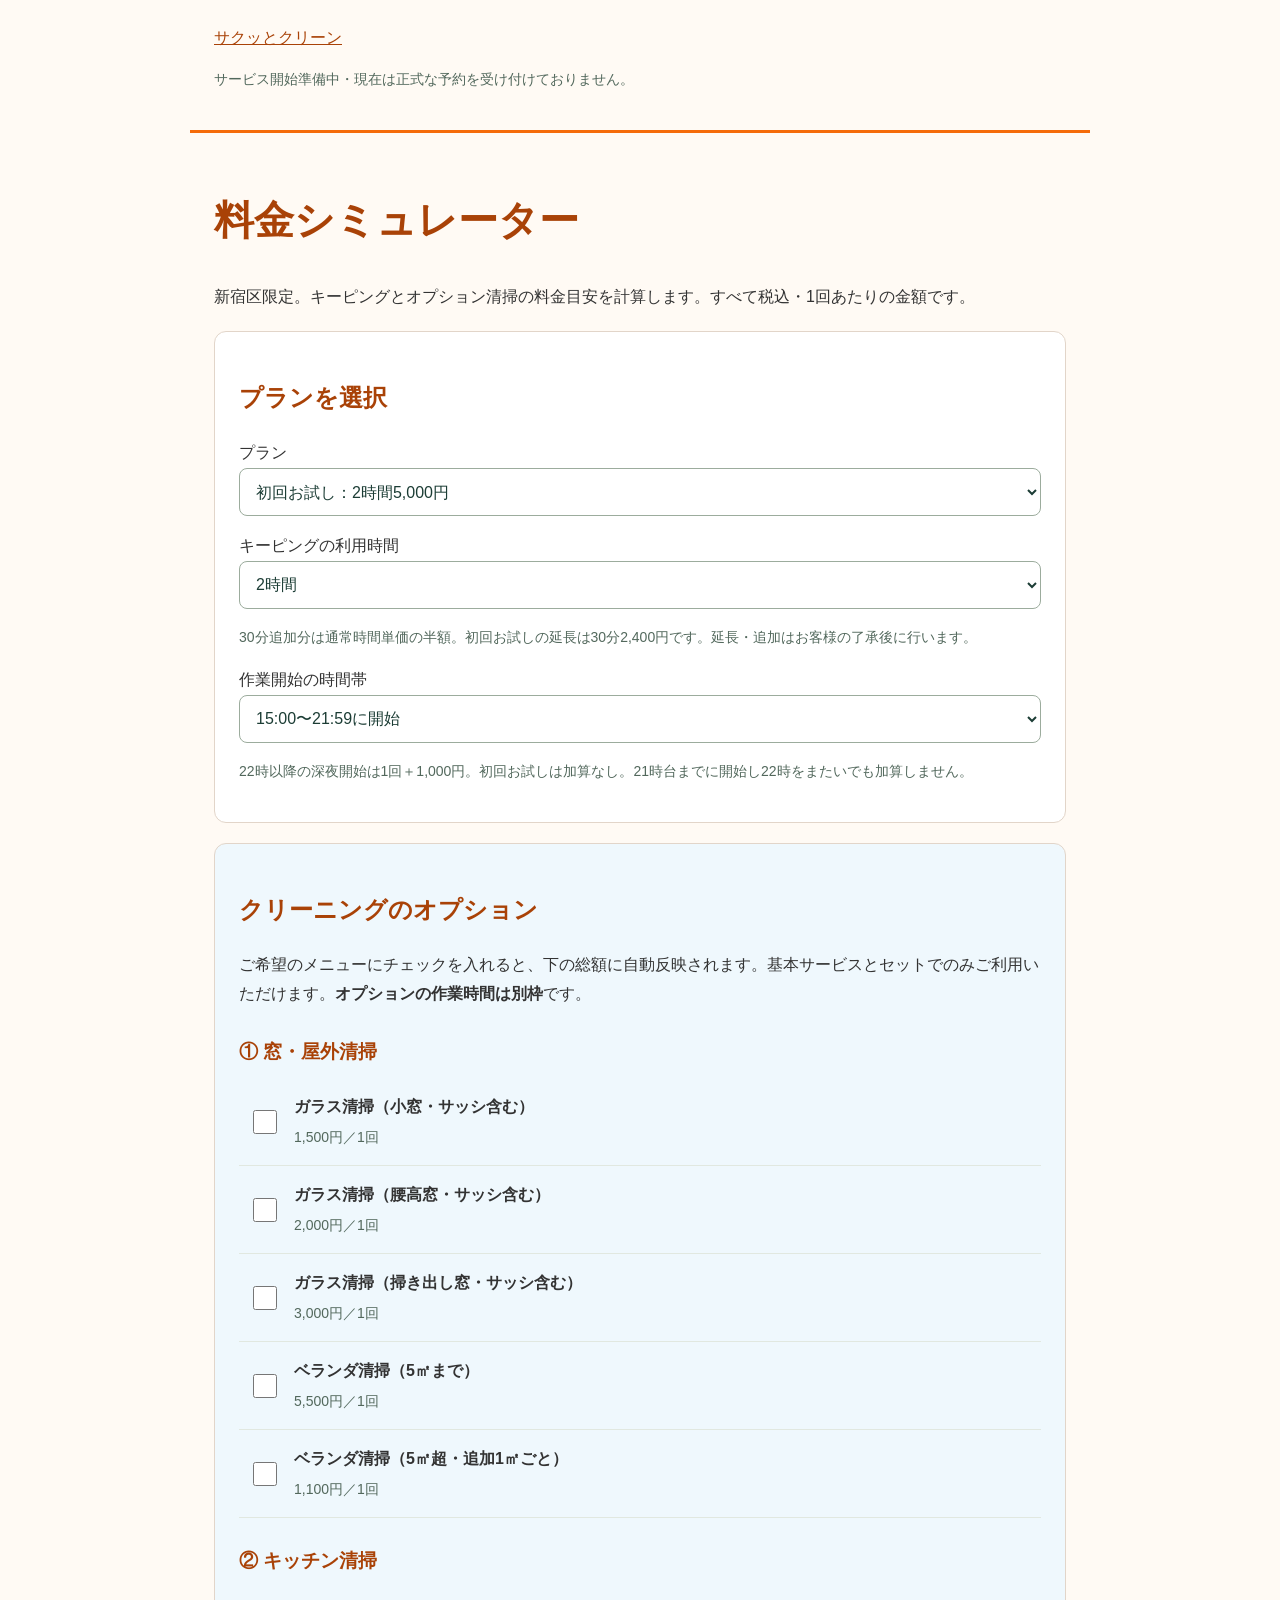
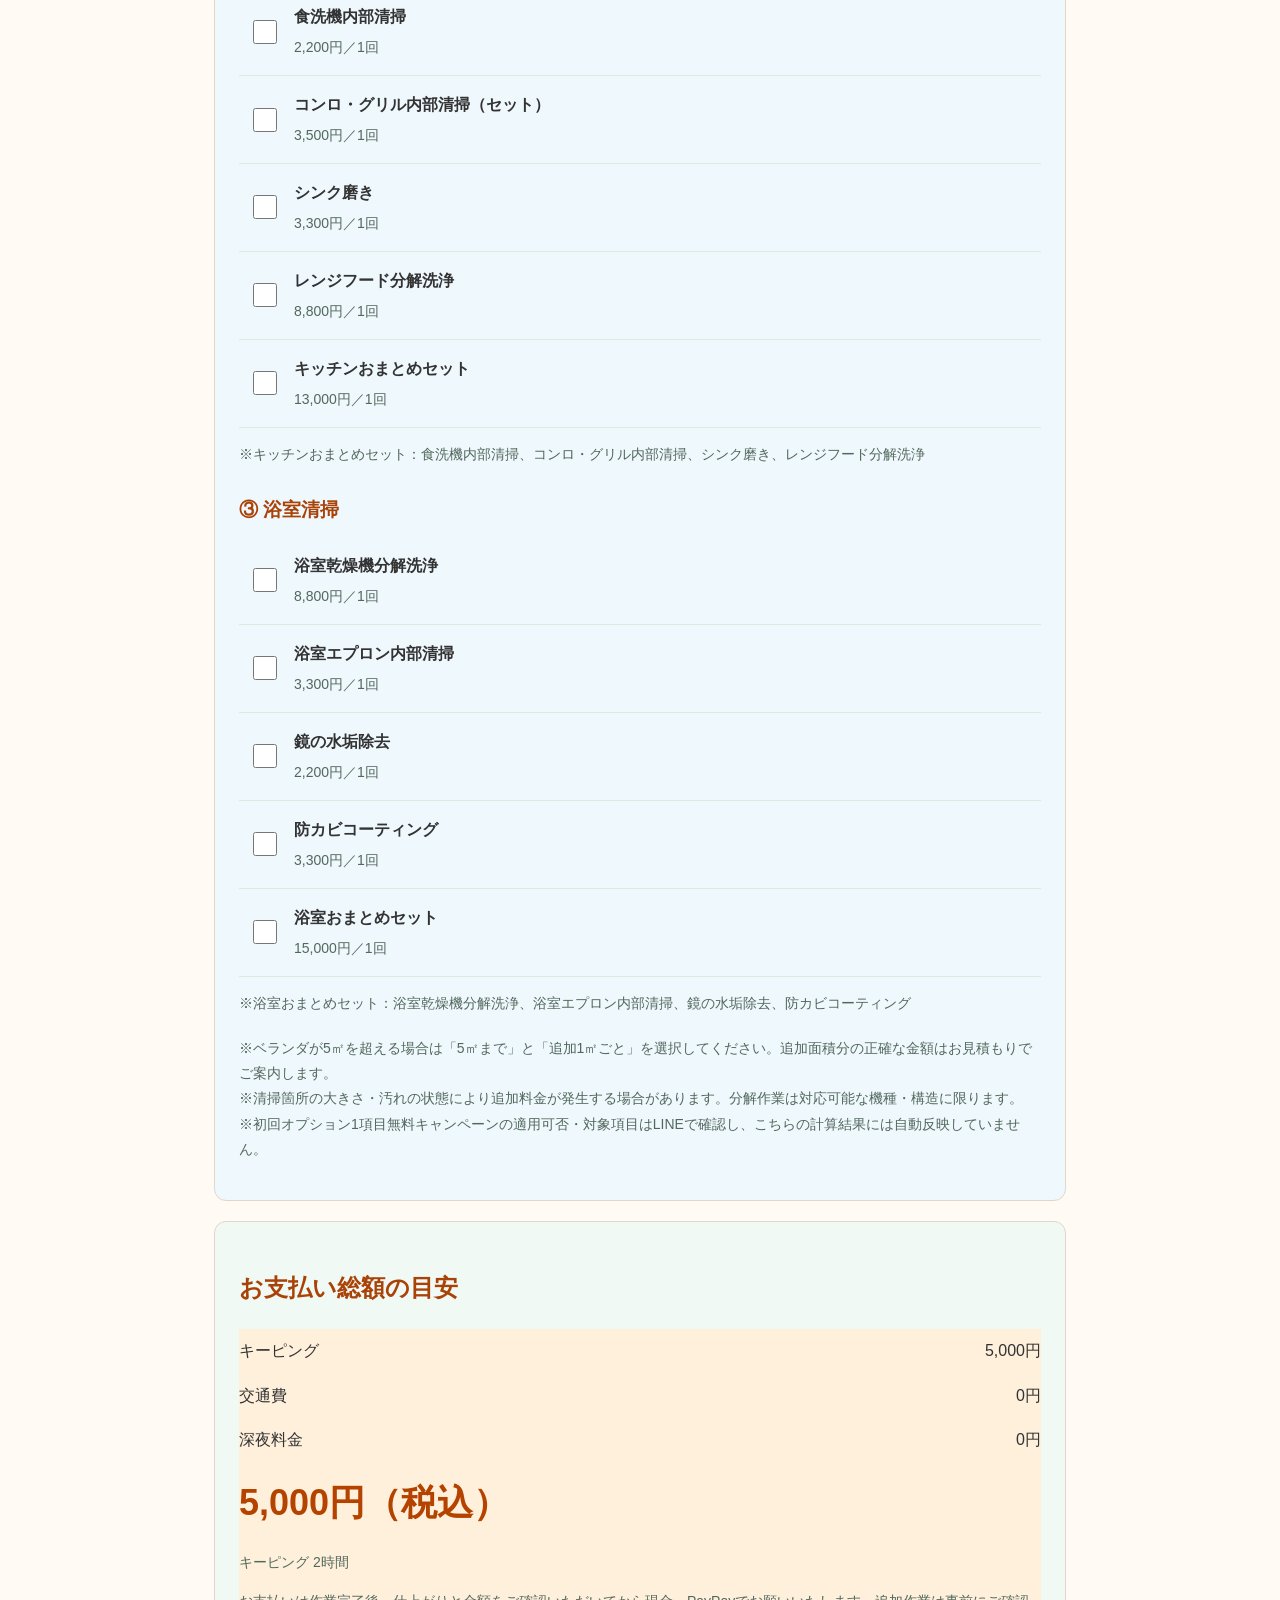
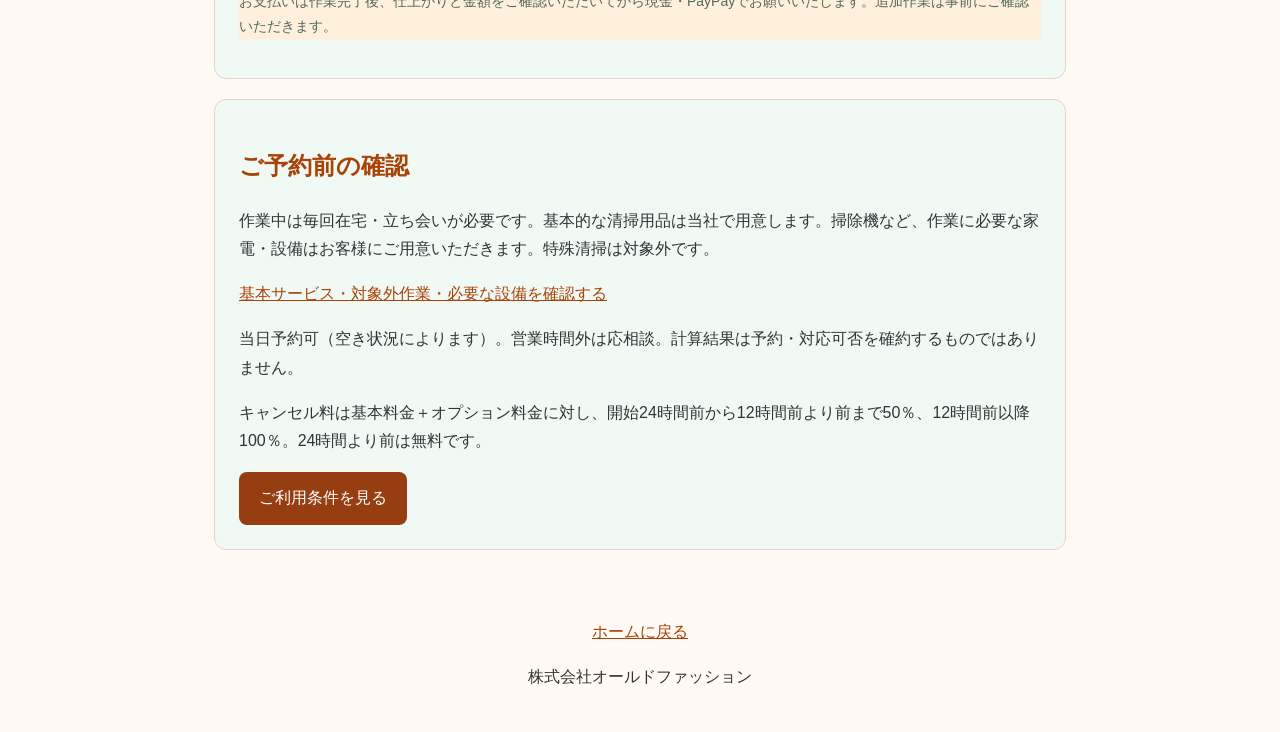
==== commit da39e8f2: "Polish the orange layout and defer original staff photos" ====
--- a/estimate.html
+++ b/estimate.html
@@ -1,5 +1,5 @@
-<!doctype html><html lang="ja"><head><meta charset="utf-8"><meta name="viewport" content="width=device-width,initial-scale=1"><title>料金シミュレーター｜サクッとクリーン</title><style>body{margin:0;background:#f4f7f3;color:#1c3d35;font:16px/1.8 sans-serif}*{box-sizing:border-box}header,main{max-width:900px;margin:auto;padding:24px}a{color:#28654e}h1{font-size:clamp(26px,5vw,40px)}.panel{background:white;padding:24px;border:1px solid #d8e2d8;border-radius:16px;margin:20px 0}label{display:block;margin:16px 0}select{display:block;width:100%;font:inherit;padding:12px;border:1px solid #9cac9d;border-radius:8px;background:white;color:#1c3d35}input[type=number]{font:inherit;width:75px;padding:8px;border:1px solid #9cac9d;border-radius:6px}.option{display:flex;align-items:center;justify-content:space-between;gap:12px;border-bottom:1px solid #e1e8e0;padding:12px 0}.option label{margin:0}.small{font-size:14px;color:#52685c}.total{font-size:36px;font-weight:bold;margin:8px 0}dl{margin:0}dl div{display:flex;justify-content:space-between;gap:12px;padding:8px 0}dd{margin:0}.warning{color:#8b3d1c}footer{padding:24px;text-align:center}a.button{display:inline-block;background:#397d67;color:white;padding:12px 20px;border-radius:8px;text-decoration:none}@media(max-width:500px){main,header{padding:16px}.panel{padding:18px}}body{background:#fffaf7}.panel{border-radius:20px;border-color:#e4e8df}.panel:nth-of-type(1){background:#f1f9f4}.total{color:#a83c28}a.button{background:#c44932;border-radius:25px}header{border-bottom:1px solid #eee}#calculator>.panel:nth-child(2){background:#eff8fd}select:focus,input:focus{outline:3px solid #ebad83;outline-offset:2px}body{color:#333!important;background:#fffaf4!important}h1,h2{color:#a94207!important}a{color:#a94207}header{border-bottom:3px solid #f56b09!important}button,.btn{background:#c84b00!important}#result{border-color:#f0ba88!important;background:#fff0dc!important}#total{color:#b54300!important}.option-category{margin:26px 0 10px;color:#a94207}.option-check{display:flex;align-items:center;gap:14px;padding:15px 10px;margin:0;border-bottom:1px solid #e1e8e0;cursor:pointer}.option-check:has(input:checked){background:#fff0df;border-radius:8px}.option-check input{width:24px;height:24px;flex:0 0 24px;accent-color:#c84b00}.option-copy{display:flex;flex-direction:column;gap:3px}.option-copy strong{font-size:16px}.option-copy .small{font-size:14px}
-</style></head><body><header><a href="index.html">サクッとクリーン</a><p class="small">サービス開始準備中・現在は正式な予約を受け付けておりません。</p></header><main><h1>料金シミュレーター</h1><p>新宿区限定。キーピングとオプション清掃の料金目安を計算します。すべて税込・1回あたりの金額です。</p><form id="calculator"><div class="panel"><h2>プランを選択</h2><label for="plan">プラン<select id="plan"><option value="trial">初回お試し：2時間5,000円</option><option value="single">単発：1時間4,800円</option><option value="monthly">定期・月2回：1時間4,620円</option><option value="weekly">定期・週1回以上：1時間4,290円</option></select></label><label for="hours">キーピングの利用時間<select id="hours"></select></label><p class="small">30分追加分は通常時間単価の半額。初回お試しの延長は30分2,400円です。延長・追加はお客様の了承後に行います。</p><label for="start">作業開始の時間帯<select id="start"><option value="day">15:00〜21:59に開始</option><option value="night">22:00〜翌2:59に開始</option><option value="consult">営業時間外に開始（応相談）</option></select></label><p class="small">22時以降の深夜開始は1回＋1,000円。初回お試しは加算なし。21時台までに開始し22時をまたいでも加算しません。</p></div><div class="panel"><h2>クリーニングのオプション</h2><p>ご希望のメニューにチェックを入れると、下の総額に自動反映されます。基本サービスとセットでのみご利用いただけます。<strong>オプションの作業時間は別枠</strong>です。</p><h3 class="option-category">① 窓・屋外清掃</h3><label class="option-check"><input class="opt" type="checkbox" id="opt0" data-price="1500" data-name="ガラス清掃（小窓・サッシ含む）" data-group="other" ><span class="option-copy"><strong>ガラス清掃（小窓・サッシ含む）</strong><span class="small">1,500円／1回</span></span></label><label class="option-check"><input class="opt" type="checkbox" id="opt1" data-price="2000" data-name="ガラス清掃（腰高窓・サッシ含む）" data-group="other" ><span class="option-copy"><strong>ガラス清掃（腰高窓・サッシ含む）</strong><span class="small">2,000円／1回</span></span></label><label class="option-check"><input class="opt" type="checkbox" id="opt2" data-price="3000" data-name="ガラス清掃（掃き出し窓・サッシ含む）" data-group="other" ><span class="option-copy"><strong>ガラス清掃（掃き出し窓・サッシ含む）</strong><span class="small">3,000円／1回</span></span></label><label class="option-check"><input class="opt" type="checkbox" id="opt3" data-price="5500" data-name="ベランダ清掃（5㎡まで）" data-group="other" ><span class="option-copy"><strong>ベランダ清掃（5㎡まで）</strong><span class="small">5,500円／1回</span></span></label><label class="option-check"><input class="opt" type="checkbox" id="opt4" data-price="1100" data-name="ベランダ清掃（5㎡超・追加1㎡ごと）" data-group="other" ><span class="option-copy"><strong>ベランダ清掃（5㎡超・追加1㎡ごと）</strong><span class="small">1,100円／1回</span></span></label><h3 class="option-category">② キッチン清掃</h3><label class="option-check"><input class="opt" type="checkbox" id="opt5" data-price="2200" data-name="食洗機内部清掃" data-group="kitchen" ><span class="option-copy"><strong>食洗機内部清掃</strong><span class="small">2,200円／1回</span></span></label><label class="option-check"><input class="opt" type="checkbox" id="opt6" data-price="3500" data-name="コンロ・グリル内部清掃（セット）" data-group="kitchen" ><span class="option-copy"><strong>コンロ・グリル内部清掃（セット）</strong><span class="small">3,500円／1回</span></span></label><label class="option-check"><input class="opt" type="checkbox" id="opt7" data-price="3300" data-name="シンク磨き" data-group="kitchen" ><span class="option-copy"><strong>シンク磨き</strong><span class="small">3,300円／1回</span></span></label><label class="option-check"><input class="opt" type="checkbox" id="opt8" data-price="8800" data-name="レンジフード分解洗浄" data-group="kitchen" ><span class="option-copy"><strong>レンジフード分解洗浄</strong><span class="small">8,800円／1回</span></span></label><label class="option-check"><input class="opt" type="checkbox" id="opt9" data-price="13000" data-name="キッチンおまとめセット" data-group="kitchen" data-bundle="true"><span class="option-copy"><strong>キッチンおまとめセット</strong><span class="small">13,000円／1回</span></span></label><p class="small">※キッチンおまとめセット：食洗機内部清掃、コンロ・グリル内部清掃、シンク磨き、レンジフード分解洗浄</p><h3 class="option-category">③ 浴室清掃</h3><label class="option-check"><input class="opt" type="checkbox" id="opt10" data-price="8800" data-name="浴室乾燥機分解洗浄" data-group="bath" ><span class="option-copy"><strong>浴室乾燥機分解洗浄</strong><span class="small">8,800円／1回</span></span></label><label class="option-check"><input class="opt" type="checkbox" id="opt11" data-price="3300" data-name="浴室エプロン内部清掃" data-group="bath" ><span class="option-copy"><strong>浴室エプロン内部清掃</strong><span class="small">3,300円／1回</span></span></label><label class="option-check"><input class="opt" type="checkbox" id="opt12" data-price="2200" data-name="鏡の水垢除去" data-group="bath" ><span class="option-copy"><strong>鏡の水垢除去</strong><span class="small">2,200円／1回</span></span></label><label class="option-check"><input class="opt" type="checkbox" id="opt13" data-price="3300" data-name="防カビコーティング" data-group="bath" ><span class="option-copy"><strong>防カビコーティング</strong><span class="small">3,300円／1回</span></span></label><label class="option-check"><input class="opt" type="checkbox" id="opt14" data-price="15000" data-name="浴室おまとめセット" data-group="bath" data-bundle="true"><span class="option-copy"><strong>浴室おまとめセット</strong><span class="small">15,000円／1回</span></span></label><p class="small">※浴室おまとめセット：浴室乾燥機分解洗浄、浴室エプロン内部清掃、鏡の水垢除去、防カビコーティング</p><p class="small" style="margin-top:20px">※ベランダが5㎡を超える場合は「5㎡まで」と「追加1㎡ごと」を選択してください。追加面積分の正確な金額はお見積もりでご案内します。<br>※清掃箇所の大きさ・汚れの状態により追加料金が発生する場合があります。分解作業は対応可能な機種・構造に限ります。<br>※初回オプション1項目無料キャンペーンの適用可否・対象項目はLINEで確認し、こちらの計算結果には自動反映していません。</p></div></form><section class="panel" aria-live="polite" aria-atomic="true"><h2>お支払い総額の目安</h2><p id="message"></p><div id="result"><dl id="breakdown"></dl><p class="total" id="total"></p><p class="small" id="duration"></p><p class="small">お支払いは作業完了後、仕上がりと金額をご確認いただいてから現金・PayPayでお願いいたします。追加作業は事前にご確認いただきます。</p></div></section><div class="panel"><h2>ご予約前の確認</h2><p>作業中は毎回在宅・立ち会いが必要です。基本的な清掃用品は当社で用意します。掃除機など、作業に必要な家電・設備はお客様にご用意いただきます。特殊清掃は対象外です。</p><p><a href="index.html#service-scope">基本サービス・対象外作業・必要な設備を確認する</a></p><p>当日予約可（空き状況によります）。営業時間外は応相談。計算結果は予約・対応可否を確約するものではありません。</p><p>キャンセル料は基本料金＋オプション料金に対し、開始24時間前から12時間前より前まで50％、12時間前以降100％。24時間より前は無料です。</p><a class="button" href="index.html#terms">ご利用条件を見る</a></div><noscript>料金計算にはJavaScriptを有効にしてください。料金表はトップページで確認できます。</noscript></main><footer><a href="index.html">ホームに戻る</a><p>株式会社オールドファッション</p></footer><script>function quote(plan,hours,night,options){const rates={trial:4800,single:4800,monthly:4620,weekly:4290};const base=plan==='trial'?5000+Math.max(0,hours-2)*4800:hours*rates[plan];const travel=plan==='single'?1100:0;const late=night&&plan!=='trial'?1000:0;return {base,travel,late,options,total:base+travel+late+options};}
+<!doctype html><html lang="ja"><head><meta charset="utf-8"><meta name="viewport" content="width=device-width,initial-scale=1"><meta name="description" content="新宿区のサクッとクリーンの料金シミュレーター。プラン・時間・オプションを選んで、交通費や深夜料金を含む総額の目安をご確認いただけます。"><title>料金シミュレーター｜サクッとクリーン</title><style>body{margin:0;background:#f4f7f3;color:#1c3d35;font:16px/1.8 sans-serif}*{box-sizing:border-box}header,main{max-width:900px;margin:auto;padding:24px}a{color:#28654e}h1{font-size:clamp(26px,5vw,40px)}.panel{background:white;padding:24px;border:1px solid #d8e2d8;border-radius:16px;margin:20px 0}label{display:block;margin:16px 0}select{display:block;width:100%;font:inherit;padding:12px;border:1px solid #9cac9d;border-radius:8px;background:white;color:#1c3d35}input[type=number]{font:inherit;width:75px;padding:8px;border:1px solid #9cac9d;border-radius:6px}.option{display:flex;align-items:center;justify-content:space-between;gap:12px;border-bottom:1px solid #e1e8e0;padding:12px 0}.option label{margin:0}.small{font-size:14px;color:#52685c}.total{font-size:36px;font-weight:bold;margin:8px 0}dl{margin:0}dl div{display:flex;justify-content:space-between;gap:12px;padding:8px 0}dd{margin:0}.warning{color:#8b3d1c}footer{padding:24px;text-align:center}a.button{display:inline-block;background:#397d67;color:white;padding:12px 20px;border-radius:8px;text-decoration:none}@media(max-width:500px){main,header{padding:16px}.panel{padding:18px}}body{background:#fffaf7}.panel{border-radius:20px;border-color:#e4e8df}.panel:nth-of-type(1){background:#f1f9f4}.total{color:#a83c28}a.button{background:#c44932;border-radius:25px}header{border-bottom:1px solid #eee}#calculator>.panel:nth-child(2){background:#eff8fd}select:focus,input:focus{outline:3px solid #ebad83;outline-offset:2px}body{color:#333!important;background:#fffaf4!important}h1,h2{color:#a94207!important}a{color:#a94207}header{border-bottom:3px solid #f56b09!important}button,.btn{background:#c84b00!important}#result{border-color:#f0ba88!important;background:#fff0dc!important}#total{color:#b54300!important}.option-category{margin:26px 0 10px;color:#a94207}.option-check{display:flex;align-items:center;gap:14px;padding:15px 10px;margin:0;border-bottom:1px solid #e1e8e0;cursor:pointer}.option-check:has(input:checked){background:#fff0df;border-radius:8px}.option-check input{width:24px;height:24px;flex:0 0 24px;accent-color:#c84b00}.option-copy{display:flex;flex-direction:column;gap:3px}.option-copy strong{font-size:16px}.option-copy .small{font-size:14px}
+</style><link rel="stylesheet" href="refinement.css"></head><body><header><a href="index.html">サクッとクリーン</a><p class="small">サービス開始準備中・現在は正式な予約を受け付けておりません。</p></header><main><h1>料金シミュレーター</h1><p>新宿区限定。キーピングとオプション清掃の料金目安を計算します。すべて税込・1回あたりの金額です。</p><form id="calculator"><div class="panel"><h2>プランを選択</h2><label for="plan">プラン<select id="plan"><option value="trial">初回お試し：2時間5,000円</option><option value="single">単発：1時間4,800円</option><option value="monthly">定期・月2回：1時間4,620円</option><option value="weekly">定期・週1回以上：1時間4,290円</option></select></label><label for="hours">キーピングの利用時間<select id="hours"></select></label><p class="small">30分追加分は通常時間単価の半額。初回お試しの延長は30分2,400円です。延長・追加はお客様の了承後に行います。</p><label for="start">作業開始の時間帯<select id="start"><option value="day">15:00〜21:59に開始</option><option value="night">22:00〜翌2:59に開始</option><option value="consult">営業時間外に開始（応相談）</option></select></label><p class="small">22時以降の深夜開始は1回＋1,000円。初回お試しは加算なし。21時台までに開始し22時をまたいでも加算しません。</p></div><div class="panel"><h2>クリーニングのオプション</h2><p>ご希望のメニューにチェックを入れると、下の総額に自動反映されます。基本サービスとセットでのみご利用いただけます。<strong>オプションの作業時間は別枠</strong>です。</p><h3 class="option-category">① 窓・屋外清掃</h3><label class="option-check"><input class="opt" type="checkbox" id="opt0" data-price="1500" data-name="ガラス清掃（小窓・サッシ含む）" data-group="other" ><span class="option-copy"><strong>ガラス清掃（小窓・サッシ含む）</strong><span class="small">1,500円／1回</span></span></label><label class="option-check"><input class="opt" type="checkbox" id="opt1" data-price="2000" data-name="ガラス清掃（腰高窓・サッシ含む）" data-group="other" ><span class="option-copy"><strong>ガラス清掃（腰高窓・サッシ含む）</strong><span class="small">2,000円／1回</span></span></label><label class="option-check"><input class="opt" type="checkbox" id="opt2" data-price="3000" data-name="ガラス清掃（掃き出し窓・サッシ含む）" data-group="other" ><span class="option-copy"><strong>ガラス清掃（掃き出し窓・サッシ含む）</strong><span class="small">3,000円／1回</span></span></label><label class="option-check"><input class="opt" type="checkbox" id="opt3" data-price="5500" data-name="ベランダ清掃（5㎡まで）" data-group="other" ><span class="option-copy"><strong>ベランダ清掃（5㎡まで）</strong><span class="small">5,500円／1回</span></span></label><label class="option-check"><input class="opt" type="checkbox" id="opt4" data-price="1100" data-name="ベランダ清掃（5㎡超・追加1㎡ごと）" data-group="other" ><span class="option-copy"><strong>ベランダ清掃（5㎡超・追加1㎡ごと）</strong><span class="small">1,100円／1回</span></span></label><h3 class="option-category">② キッチン清掃</h3><label class="option-check"><input class="opt" type="checkbox" id="opt5" data-price="2200" data-name="食洗機内部清掃" data-group="kitchen" ><span class="option-copy"><strong>食洗機内部清掃</strong><span class="small">2,200円／1回</span></span></label><label class="option-check"><input class="opt" type="checkbox" id="opt6" data-price="3500" data-name="コンロ・グリル内部清掃（セット）" data-group="kitchen" ><span class="option-copy"><strong>コンロ・グリル内部清掃（セット）</strong><span class="small">3,500円／1回</span></span></label><label class="option-check"><input class="opt" type="checkbox" id="opt7" data-price="3300" data-name="シンク磨き" data-group="kitchen" ><span class="option-copy"><strong>シンク磨き</strong><span class="small">3,300円／1回</span></span></label><label class="option-check"><input class="opt" type="checkbox" id="opt8" data-price="8800" data-name="レンジフード分解洗浄" data-group="kitchen" ><span class="option-copy"><strong>レンジフード分解洗浄</strong><span class="small">8,800円／1回</span></span></label><label class="option-check"><input class="opt" type="checkbox" id="opt9" data-price="13000" data-name="キッチンおまとめセット" data-group="kitchen" data-bundle="true"><span class="option-copy"><strong>キッチンおまとめセット</strong><span class="small">13,000円／1回</span></span></label><p class="small">※キッチンおまとめセット：食洗機内部清掃、コンロ・グリル内部清掃、シンク磨き、レンジフード分解洗浄</p><h3 class="option-category">③ 浴室清掃</h3><label class="option-check"><input class="opt" type="checkbox" id="opt10" data-price="8800" data-name="浴室乾燥機分解洗浄" data-group="bath" ><span class="option-copy"><strong>浴室乾燥機分解洗浄</strong><span class="small">8,800円／1回</span></span></label><label class="option-check"><input class="opt" type="checkbox" id="opt11" data-price="3300" data-name="浴室エプロン内部清掃" data-group="bath" ><span class="option-copy"><strong>浴室エプロン内部清掃</strong><span class="small">3,300円／1回</span></span></label><label class="option-check"><input class="opt" type="checkbox" id="opt12" data-price="2200" data-name="鏡の水垢除去" data-group="bath" ><span class="option-copy"><strong>鏡の水垢除去</strong><span class="small">2,200円／1回</span></span></label><label class="option-check"><input class="opt" type="checkbox" id="opt13" data-price="3300" data-name="防カビコーティング" data-group="bath" ><span class="option-copy"><strong>防カビコーティング</strong><span class="small">3,300円／1回</span></span></label><label class="option-check"><input class="opt" type="checkbox" id="opt14" data-price="15000" data-name="浴室おまとめセット" data-group="bath" data-bundle="true"><span class="option-copy"><strong>浴室おまとめセット</strong><span class="small">15,000円／1回</span></span></label><p class="small">※浴室おまとめセット：浴室乾燥機分解洗浄、浴室エプロン内部清掃、鏡の水垢除去、防カビコーティング</p><p class="small" style="margin-top:20px">※ベランダが5㎡を超える場合は「5㎡まで」と「追加1㎡ごと」を選択してください。追加面積分の正確な金額はお見積もりでご案内します。<br>※清掃箇所の大きさ・汚れの状態により追加料金が発生する場合があります。分解作業は対応可能な機種・構造に限ります。<br>※初回オプション1項目無料キャンペーンの適用可否・対象項目はLINEで確認し、こちらの計算結果には自動反映していません。</p></div></form><section class="panel" aria-live="polite" aria-atomic="true"><h2>お支払い総額の目安</h2><p id="message"></p><div id="result"><dl id="breakdown"></dl><p class="total" id="total"></p><p class="small" id="duration"></p><p class="small">お支払いは作業完了後、仕上がりと金額をご確認いただいてから現金・PayPayでお願いいたします。追加作業は事前にご確認いただきます。</p></div></section><div class="panel"><h2>ご予約前の確認</h2><p>作業中は毎回在宅・立ち会いが必要です。基本的な清掃用品は当社で用意します。掃除機など、作業に必要な家電・設備はお客様にご用意いただきます。特殊清掃は対象外です。</p><p><a href="index.html#service-scope">基本サービス・対象外作業・必要な設備を確認する</a></p><p>当日予約可（空き状況によります）。営業時間外は応相談。計算結果は予約・対応可否を確約するものではありません。</p><p>キャンセル料は基本料金＋オプション料金に対し、開始24時間前から12時間前より前まで50％、12時間前以降100％。24時間より前は無料です。</p><a class="button" href="index.html#terms">ご利用条件を見る</a></div><noscript>料金計算にはJavaScriptを有効にしてください。料金表はトップページで確認できます。</noscript></main><footer><a href="index.html">ホームに戻る</a><p>株式会社オールドファッション</p></footer><script>function quote(plan,hours,night,options){const rates={trial:4800,single:4800,monthly:4620,weekly:4290};const base=plan==='trial'?5000+Math.max(0,hours-2)*4800:hours*rates[plan];const travel=plan==='single'?1100:0;const late=night&&plan!=='trial'?1000:0;return {base,travel,late,options,total:base+travel+late+options};}
 const el=id=>document.getElementById(id),money=n=>n.toLocaleString('ja-JP')+'円';
 function setHours(){const old=Number(el('hours').value)||2;const min=el('plan').value==='trial'?2:1;el('hours').innerHTML='';for(let h=min;h<=6;h+=.5){const o=document.createElement('option');o.value=h;o.textContent=h+'時間';el('hours').append(o)}el('hours').value=Math.max(min,old)}
 function render(){const start=el('start').value;let message='';if(start==='consult')message='営業時間外は応相談です。開始時間と料金を個別に確認してご案内します。';const inputs=[...document.querySelectorAll('.opt')];el('message').textContent=message;el('result').hidden=Boolean(message);if(message)return;const hours=Number(el('hours').value);const selected=inputs.filter(i=>i.checked);const options=selected.reduce((n,i)=>n+Number(i.dataset.price),0);const r=quote(el('plan').value,hours,start==='night',options);
--- a/refinement.css
+++ b/refinement.css
@@ -0,0 +1,38 @@
+:root {
+  --copper: #963e12;
+  --rule: #e2d5c9;
+  --paper: #fcf9f5;
+}
+body { font-family: -apple-system, BlinkMacSystemFont, "Hiragino Kaku Gothic ProN", "Yu Gothic", sans-serif; }
+a:focus-visible, summary:focus-visible, input:focus-visible, select:focus-visible {
+  outline: 3px solid #175b83;
+  outline-offset: 3px;
+}
+.hero-grid { min-height: clamp(350px, 36vw, 510px); }
+.hero h1 { color: #703716; font-size: clamp(28px, 3.4vw, 48px); line-height: 1.48; letter-spacing: -.025em; }
+.hero h1 span { background: none; }
+.hero .eyebrow { color: var(--copper); }
+.hero .button, .button, a.button { border-radius: 8px; background: var(--copper); color: white; box-shadow: none; }
+.hero .button:hover, .button:hover { background: #74310f; }
+.hero-actions { display: flex; flex-wrap: wrap; align-items: baseline; gap: 4px 20px; }
+.consult-link { display: inline-flex; align-items: center; min-height: 44px; color: #18583b; font-weight: 700; text-underline-offset: .25em; }
+.quick { border-radius: 12px; overflow: hidden; background: var(--paper); border-color: var(--rule); }
+.quick strong, .price, .total { font-variant-numeric: tabular-nums; }
+.section { padding-block: clamp(36px, 5vw, 72px); }
+.section > .wrap > h2 { font-size: clamp(24px, 2.5vw, 34px); letter-spacing: -.02em; }
+.section > .wrap > h2:after { width: 32px; height: 2px; background: var(--copper); }
+.plan, .service-card, .flow-step, .task-time-card, .panel { border-radius: 12px; border-color: var(--rule); box-shadow: none; }
+.line-live { background: #187146; box-shadow: none; }
+.line-live:hover { background: #125737; }
+#social .button { color: #623f2c; background: white; border: 1px solid var(--rule); }
+body:has(#calculator) { background: var(--paper); }
+#calculator > .panel { background: white; }
+#calculator select { min-height: 48px; }
+@media (max-width: 700px) {
+  .hero-grid { min-height: 300px; }
+  .hero-actions { gap: 0 14px; }
+  .quick > div { padding-block: 14px; }
+  .section { scroll-margin-top: 10px; }
+  .sticky-cta { padding-bottom: max(10px, env(safe-area-inset-bottom)); }
+}
+@media (prefers-reduced-motion: reduce) { html { scroll-behavior: auto; } }
